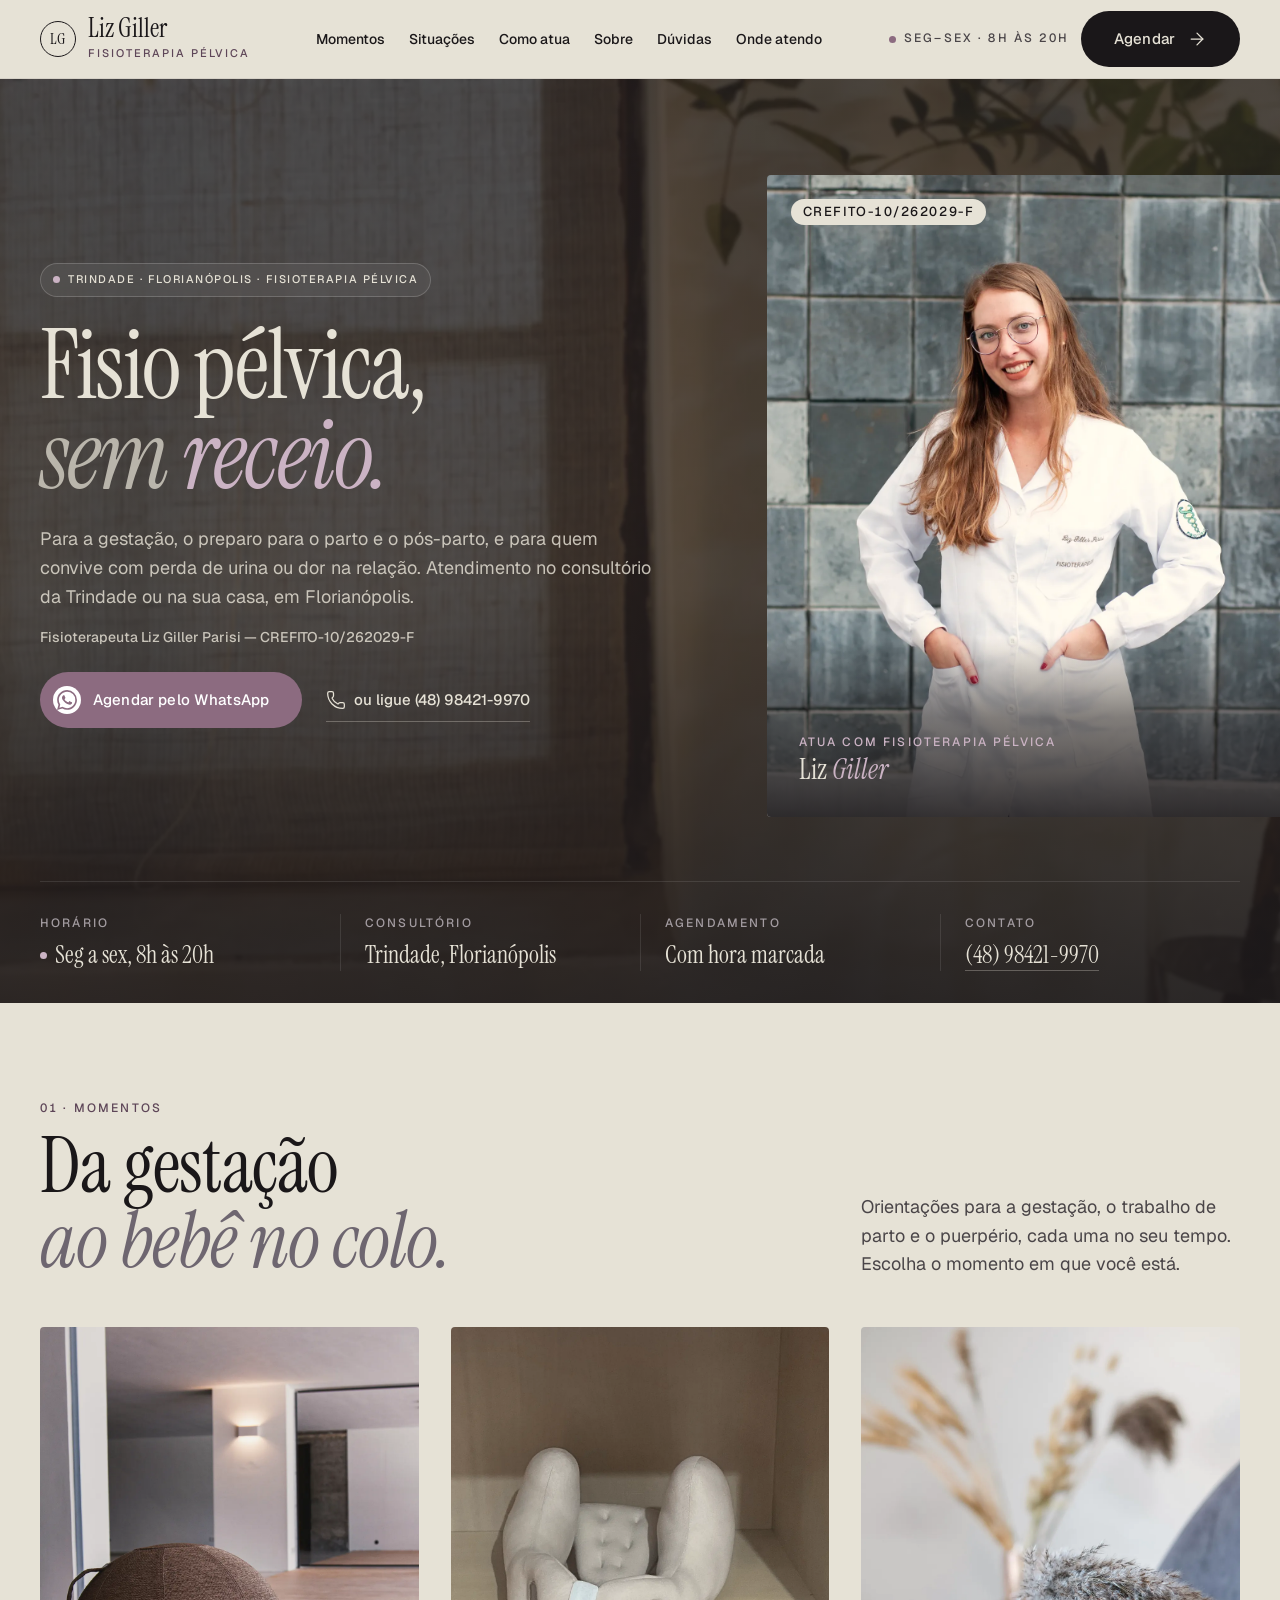
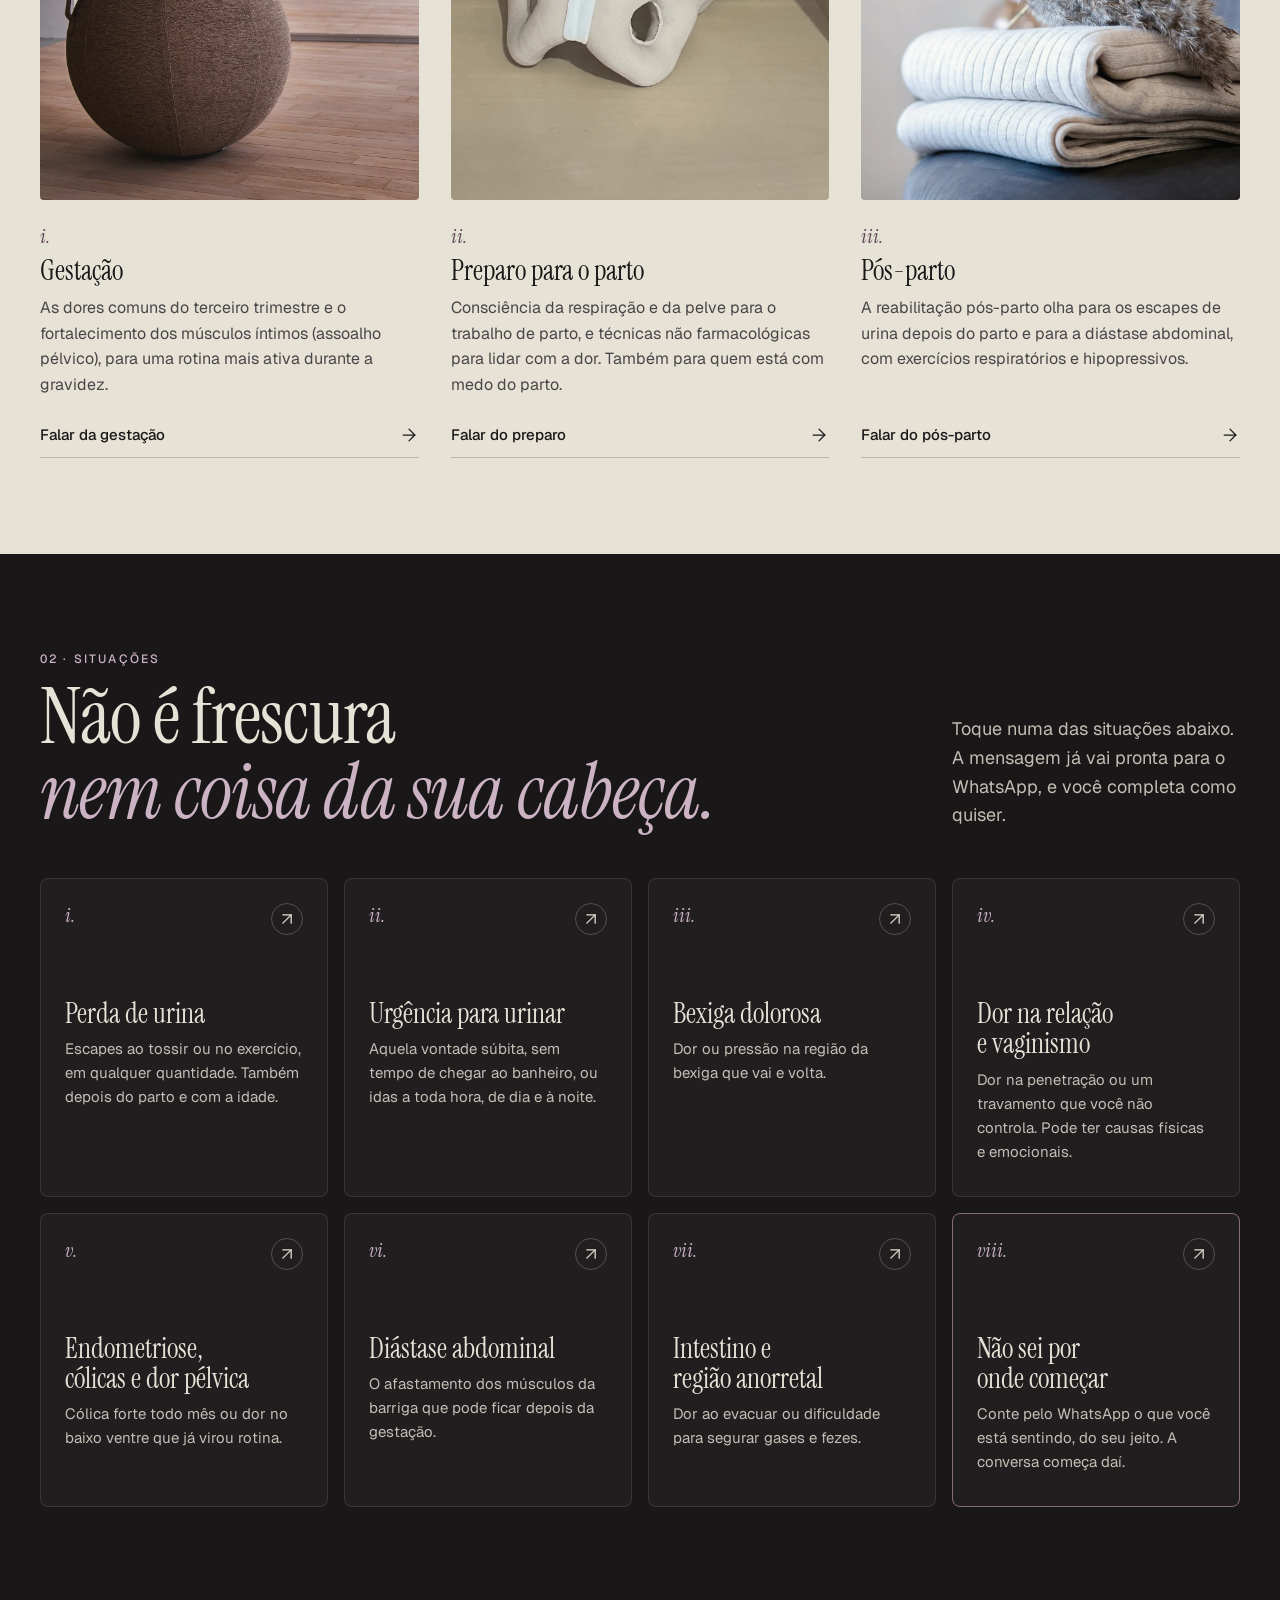
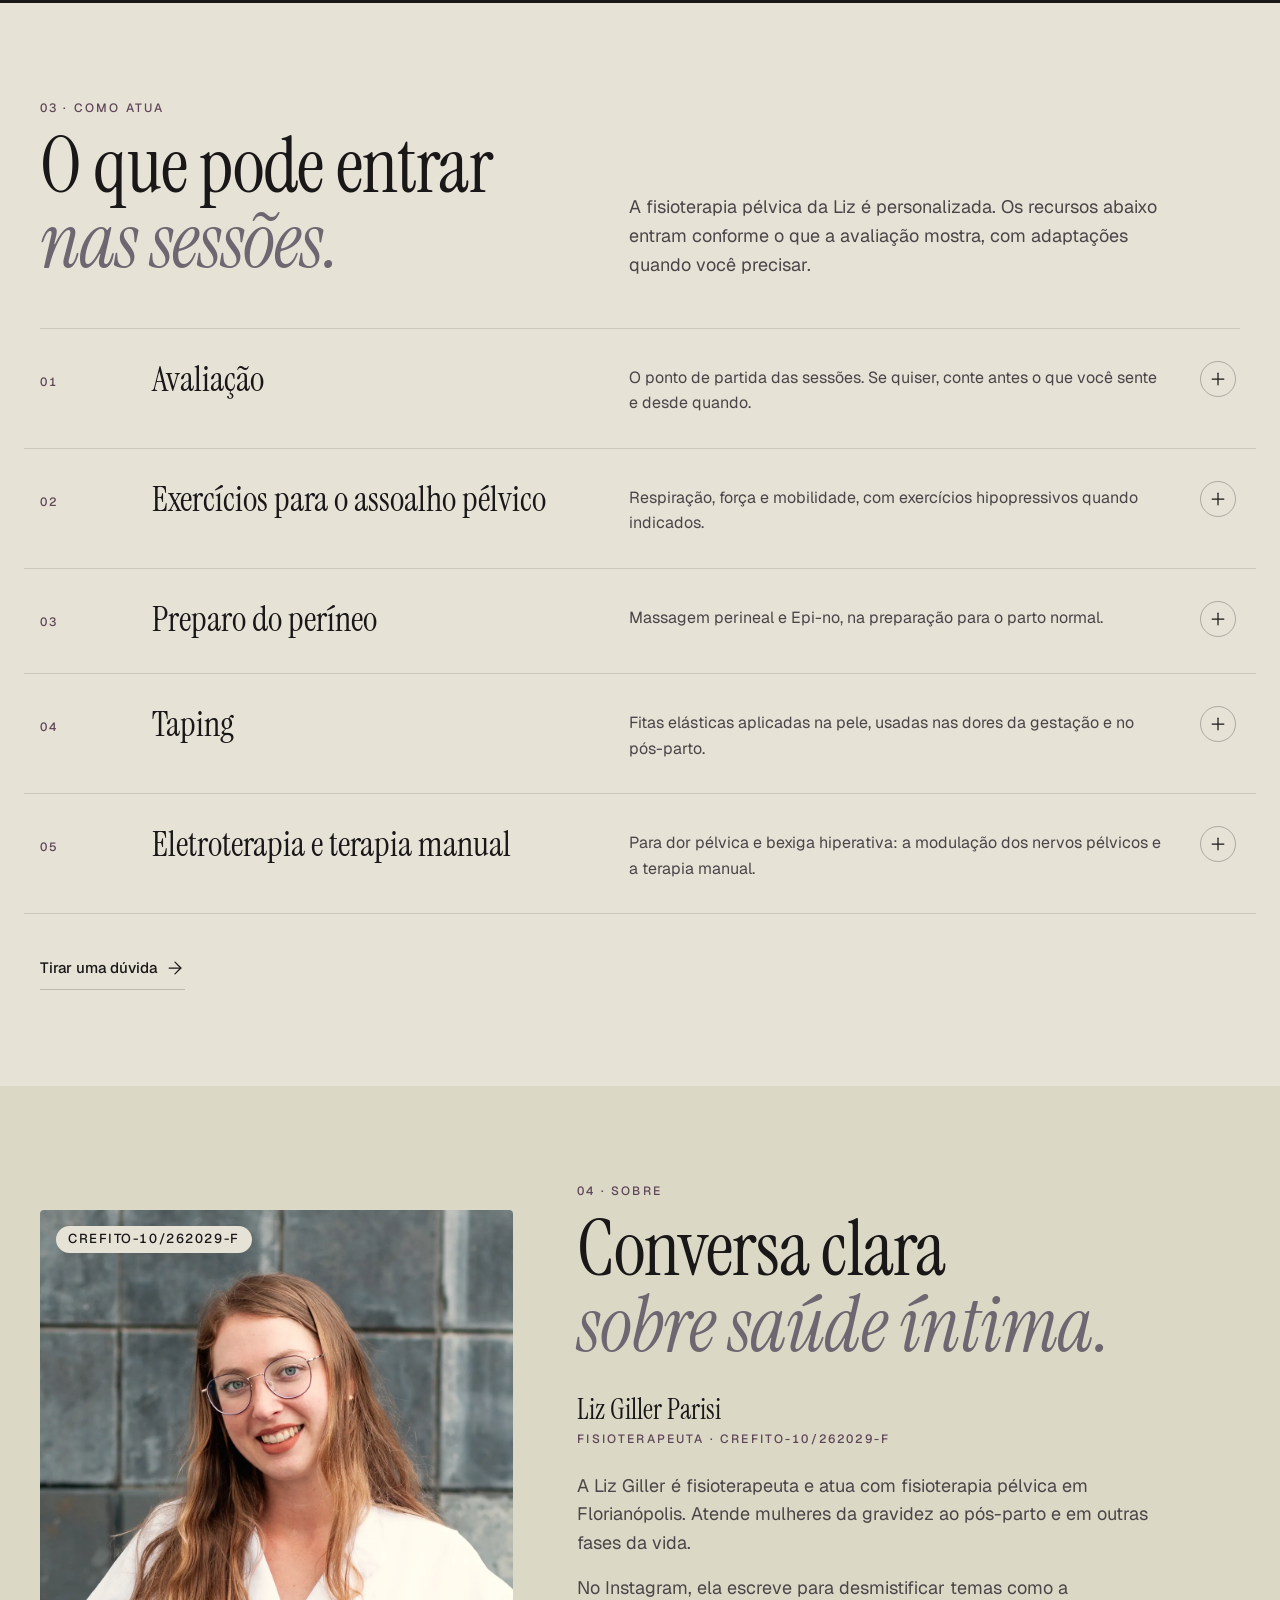
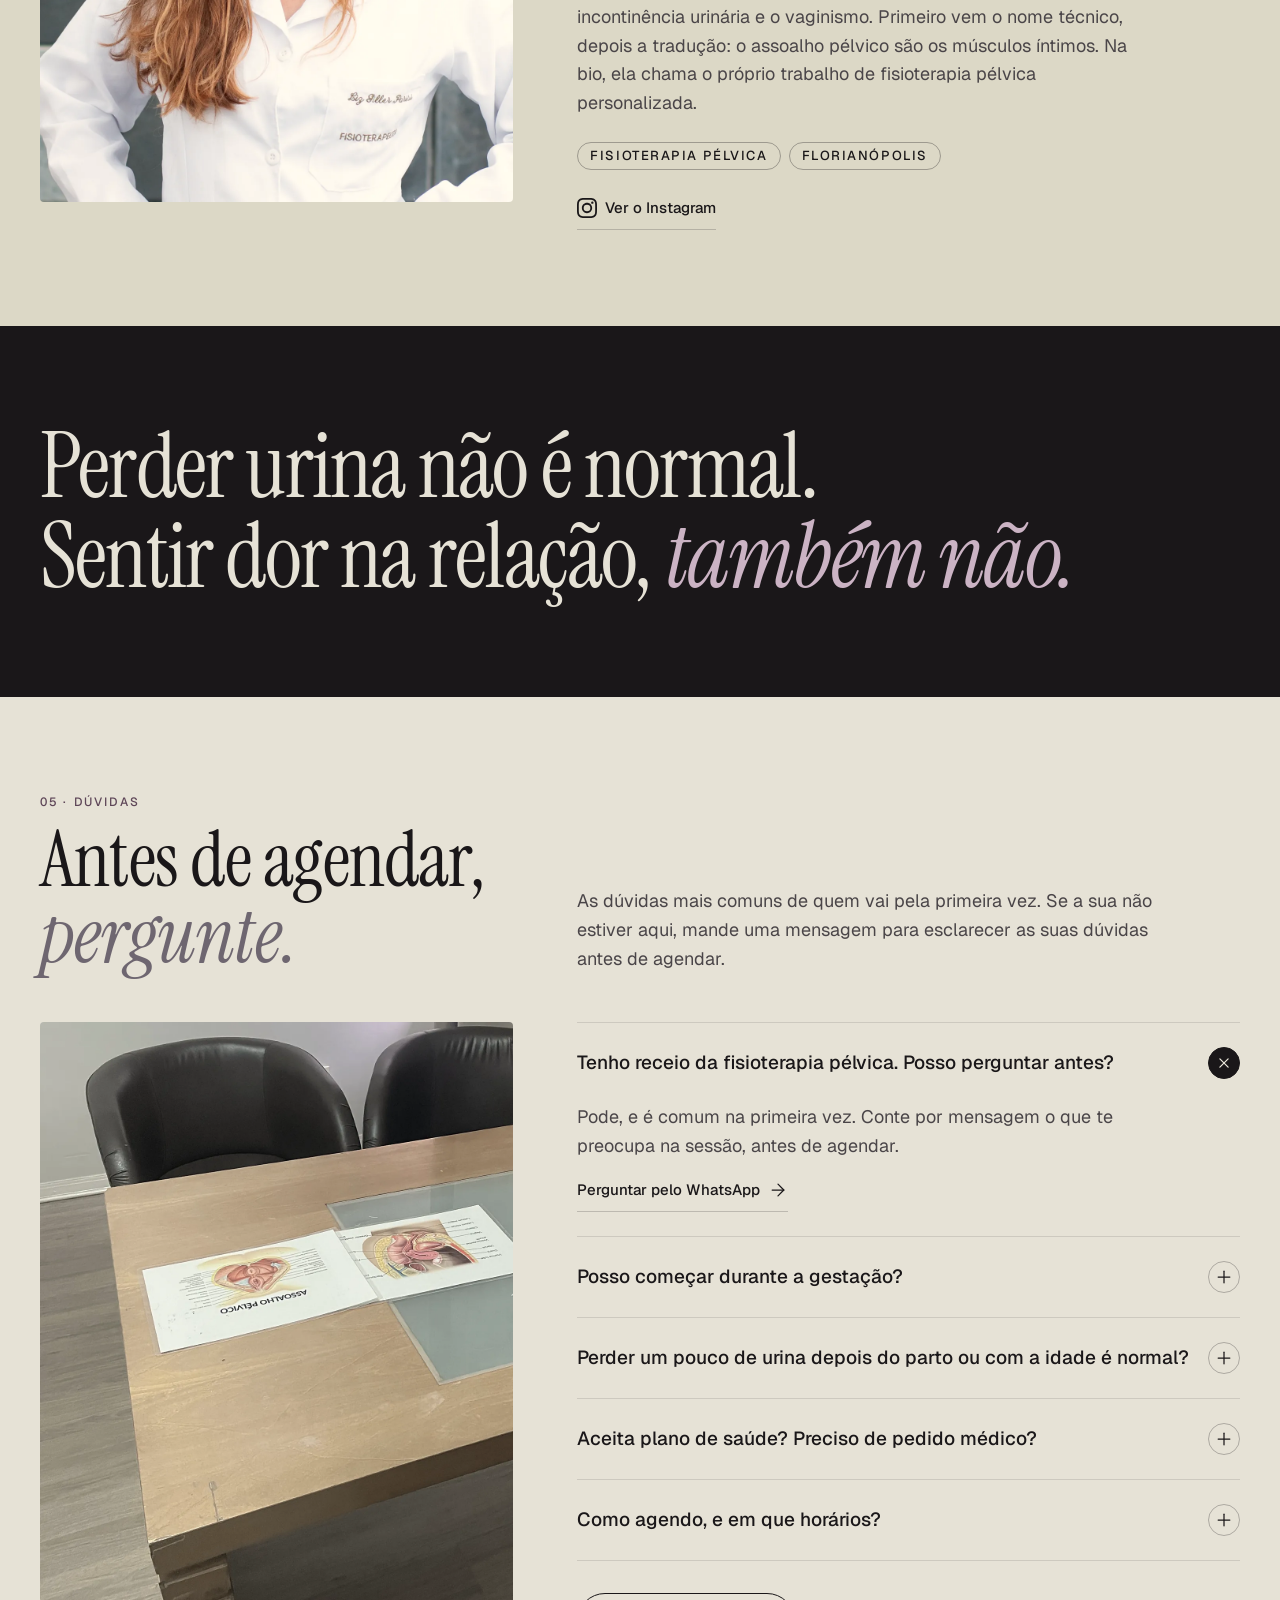
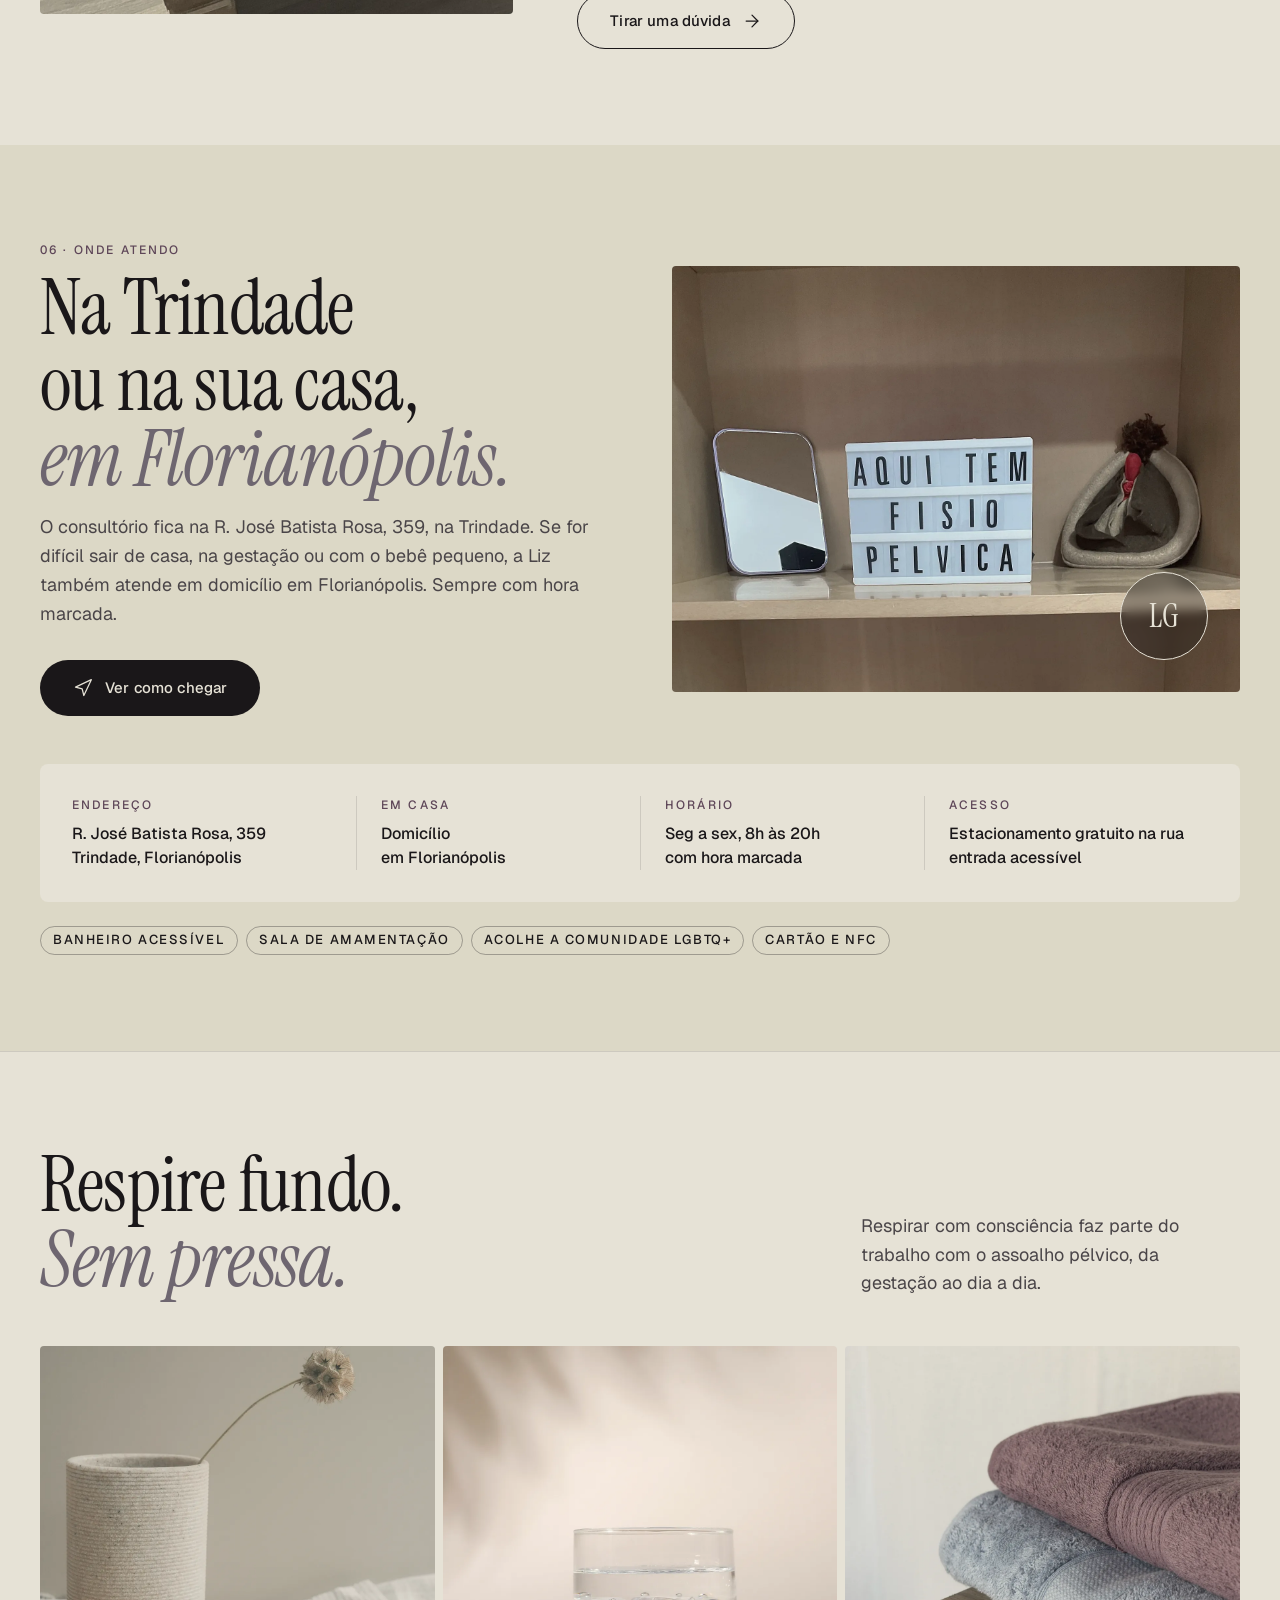
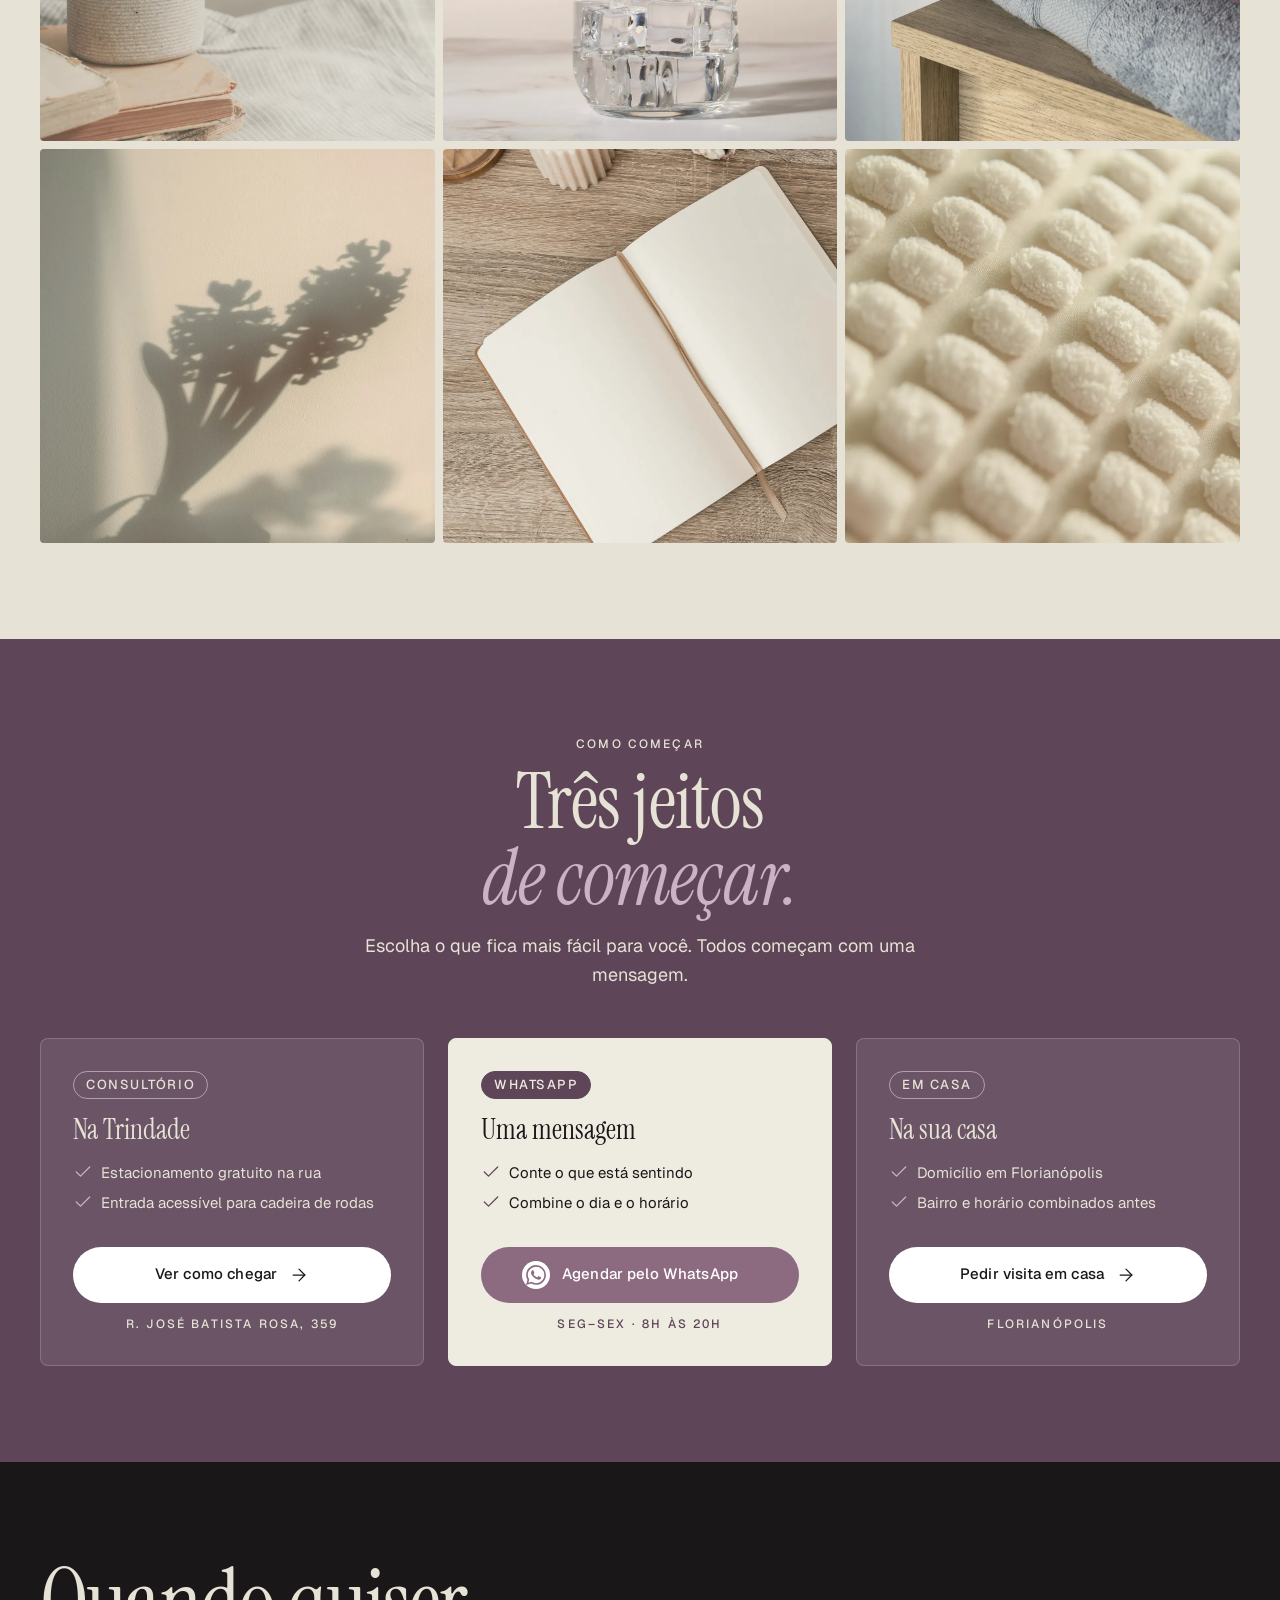
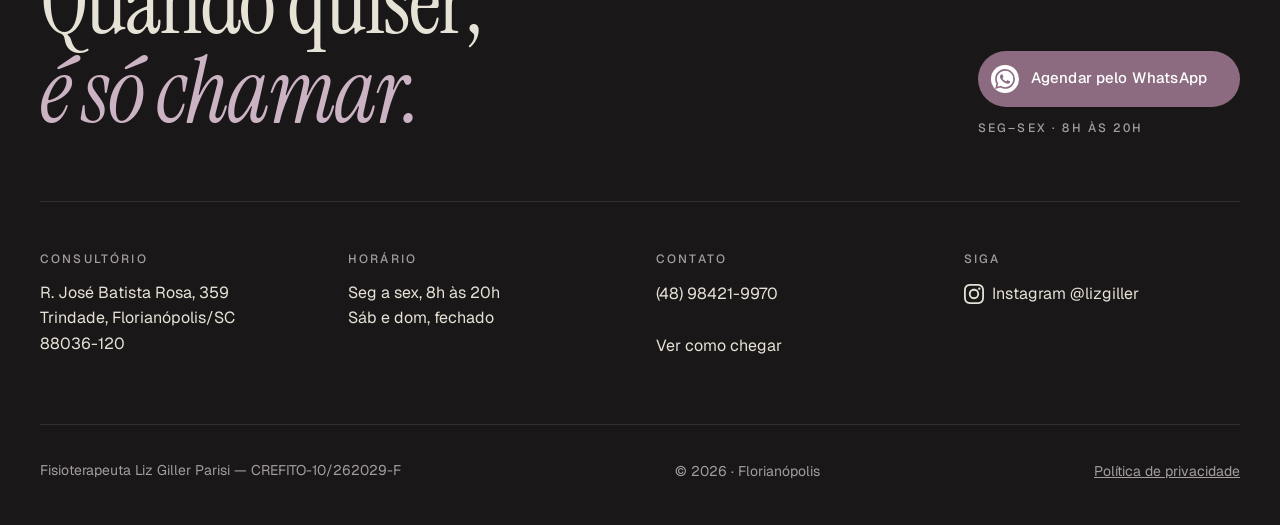
==== index.html @ 89c8f097 "Publicação inicial Co-Authored-By: Claude Sonnet 5.5 <noreply@anthropic.com>" ====
<!DOCTYPE html>
<html lang="pt-BR">
<head>
<meta charset="UTF-8">
<meta name="viewport" content="width=device-width, initial-scale=1">
<!-- PRÉ-VENDA: não remover até o Armin fechar a venda -->
<meta name="robots" content="noindex, nofollow">
<title>Liz Giller, fisioterapeuta · Fisio pélvica na Trindade</title>
<meta name="description" content="Liz Giller é fisioterapeuta e atua com fisioterapia pélvica da gestação ao pós-parto e na perda de urina. Na Trindade e em casa, em Florianópolis.">
<meta property="og:title" content="Liz Giller, fisioterapeuta · Fisio pélvica na Trindade">
<meta property="og:description" content="Liz Giller é fisioterapeuta e atua com fisioterapia pélvica da gestação ao pós-parto e na perda de urina. Na Trindade e em casa, em Florianópolis.">
<meta property="og:type" content="website">
<meta property="og:locale" content="pt_BR">
<meta property="og:url" content="https://infomediamethods-sys.github.io/liz-giller-fisioterapeuta/">
<meta property="og:image" content="https://infomediamethods-sys.github.io/liz-giller-fisioterapeuta/assets/img/og-liz.jpg">
<meta name="theme-color" content="#1A1719">
<link rel="icon" href="data:image/svg+xml,%3Csvg%20xmlns%3D%22http%3A%2F%2Fwww.w3.org%2F2000%2Fsvg%22%20viewBox%3D%220%200%2064%2064%22%3E%3Crect%20width%3D%2264%22%20height%3D%2264%22%20rx%3D%2232%22%20fill%3D%22%231A1719%22%2F%3E%3Ctext%20x%3D%2232%22%20y%3D%2242%22%20text-anchor%3D%22middle%22%20font-family%3D%22Georgia%2Cserif%22%20font-size%3D%2226%22%20fill%3D%22%23E6E2D6%22%3ELG%3C%2Ftext%3E%3C%2Fsvg%3E">
<link rel="preconnect" href="https://fonts.googleapis.com">
<link rel="preconnect" href="https://fonts.gstatic.com" crossorigin>
<link href="https://fonts.googleapis.com/css2?family=Geist:wght@400;500;600&amp;family=Instrument+Serif:ital@0;1&amp;display=swap" rel="stylesheet">
<link rel="stylesheet" href="assets/css/base.css">
<link rel="stylesheet" href="assets/css/style.css">
<script type="application/ld+json">{"@context":"https://schema.org","@graph":[{"@type":"Person","@id":"https://infomediamethods-sys.github.io/liz-giller-fisioterapeuta/#liz","name":"Liz Giller Parisi","alternateName":"Liz Giller","jobTitle":"Fisioterapeuta","identifier":"CREFITO-10/262029-F","sameAs":["https://www.instagram.com/lizgiller/"],"worksFor":{"@id":"https://infomediamethods-sys.github.io/liz-giller-fisioterapeuta/#consultorio"}},{"@type":["MedicalBusiness","LocalBusiness"],"@id":"https://infomediamethods-sys.github.io/liz-giller-fisioterapeuta/#consultorio","name":"Liz Giller · Fisioterapia pélvica","url":"https://infomediamethods-sys.github.io/liz-giller-fisioterapeuta/","image":"https://infomediamethods-sys.github.io/liz-giller-fisioterapeuta/assets/img/og-liz.jpg","telephone":"+55 48 98421-9970","description":"Fisioterapia pélvica na Trindade e em domicílio em Florianópolis, com Liz Giller Parisi, fisioterapeuta, CREFITO-10/262029-F.","address":{"@type":"PostalAddress","streetAddress":"R. José Batista Rosa, 359 - Trindade","addressLocality":"Florianópolis","addressRegion":"SC","postalCode":"88036-120","addressCountry":"BR"},"geo":{"@type":"GeoCoordinates","latitude":-27.5886289,"longitude":-48.5274836},"openingHoursSpecification":[{"@type":"OpeningHoursSpecification","dayOfWeek":["Monday","Tuesday","Wednesday","Thursday","Friday"],"opens":"08:00","closes":"20:00"}],"areaServed":"Florianópolis","founder":{"@id":"https://infomediamethods-sys.github.io/liz-giller-fisioterapeuta/#liz"}}]}</script>
</head>
<body>
<a class="pular-conteudo" href="#conteudo">Pular para o conteúdo</a>

<header class="cabecalho" data-header>
  <div class="container cabecalho__linha">
    <a class="marca" href="#inicio" aria-label="Liz Giller, fisioterapia pélvica: início"><span class="marca__mono" aria-hidden="true">LG</span><span class="marca__texto"><span class="marca__nome">Liz Giller</span><span class="marca__rotulo">Fisioterapia pélvica</span></span></a>
    <nav class="nav" aria-label="Principal">
      <ul class="nav__lista" role="list"><li><a class="nav__link" href="#momentos">Momentos</a></li><li><a class="nav__link" href="#situacoes">Situações</a></li><li><a class="nav__link" href="#como-atua">Como atua</a></li><li><a class="nav__link" href="#sobre">Sobre</a></li><li><a class="nav__link" href="#duvidas">Dúvidas</a></li><li><a class="nav__link" href="#onde-atendo">Onde atendo</a></li></ul>
    </nav>
    <div class="cabecalho__acoes">
      <p class="status"><span class="ponto" aria-hidden="true"></span>Seg–sex · 8h às 20h</p>
      <a class="botao botao--escuro cabecalho__cta" href="https://wa.me/5548984219970?text=Ol%C3%A1%2C%20Liz%21%20Vi%20seu%20site%20e%20gostaria%20de%20agendar%20uma%20avalia%C3%A7%C3%A3o." target="_blank" rel="noopener">Agendar <svg aria-hidden="true" focusable="false" class="icone icone--arrow-right" xmlns="http://www.w3.org/2000/svg" width="24" height="24" viewBox="0 0 24 24" fill="none" stroke="currentColor" stroke-width="1.5" stroke-linecap="round" stroke-linejoin="round" ><path d="M5 12h14" /><path d="m12 5 7 7-7 7" /></svg></a>
      <button class="cabecalho__menu" type="button" data-abrir-menu aria-expanded="false" aria-controls="menu-celular" aria-label="Abrir menu"><svg aria-hidden="true" focusable="false" class="icone icone--menu" xmlns="http://www.w3.org/2000/svg" width="24" height="24" viewBox="0 0 24 24" fill="none" stroke="currentColor" stroke-width="1.5" stroke-linecap="round" stroke-linejoin="round" ><path d="M4 5h16" /><path d="M4 12h16" /><path d="M4 19h16" /></svg></button>
    </div>
  </div>
</header>
<nav class="menu-celular" id="menu-celular" aria-hidden="true" aria-label="Menu" data-lenis-prevent>
  <div class="container menu-celular__topo">
    <a class="marca" href="#inicio" aria-label="Liz Giller, fisioterapia pélvica: início"><span class="marca__mono" aria-hidden="true">LG</span><span class="marca__texto"><span class="marca__nome">Liz Giller</span><span class="marca__rotulo">Fisioterapia pélvica</span></span></a>
    <button class="cabecalho__menu" type="button" data-fechar-menu aria-label="Fechar menu"><svg aria-hidden="true" focusable="false" class="icone icone--x" xmlns="http://www.w3.org/2000/svg" width="24" height="24" viewBox="0 0 24 24" fill="none" stroke="currentColor" stroke-width="1.5" stroke-linecap="round" stroke-linejoin="round" ><path d="M18 6 6 18" /><path d="m6 6 12 12" /></svg></button>
  </div>
  <div class="container menu-celular__corpo">
    <ul class="menu-celular__lista" role="list"><li><a class="menu-celular__link" href="#momentos"><span class="menu-celular__num">01</span>Momentos</a></li><li><a class="menu-celular__link" href="#situacoes"><span class="menu-celular__num">02</span>Situações</a></li><li><a class="menu-celular__link" href="#como-atua"><span class="menu-celular__num">03</span>Como atua</a></li><li><a class="menu-celular__link" href="#sobre"><span class="menu-celular__num">04</span>Sobre</a></li><li><a class="menu-celular__link" href="#duvidas"><span class="menu-celular__num">05</span>Dúvidas</a></li><li><a class="menu-celular__link" href="#onde-atendo"><span class="menu-celular__num">06</span>Onde atendo</a></li></ul>
    <div class="menu-celular__contato">
      <a class="botao botao--primario" href="https://wa.me/5548984219970?text=Ol%C3%A1%2C%20Liz%21%20Vi%20seu%20site%20e%20gostaria%20de%20agendar%20uma%20avalia%C3%A7%C3%A3o." target="_blank" rel="noopener"><span class="botao__circulo"><svg class="icone icone--marca" width="24" height="24" fill="currentColor" aria-hidden="true" focusable="false" role="img" viewBox="0 0 24 24" xmlns="http://www.w3.org/2000/svg"><path d="M17.472 14.382c-.297-.149-1.758-.867-2.03-.967-.273-.099-.471-.148-.67.15-.197.297-.767.966-.94 1.164-.173.199-.347.223-.644.075-.297-.15-1.255-.463-2.39-1.475-.883-.788-1.48-1.761-1.653-2.059-.173-.297-.018-.458.13-.606.134-.133.298-.347.446-.52.149-.174.198-.298.298-.497.099-.198.05-.371-.025-.52-.075-.149-.669-1.612-.916-2.207-.242-.579-.487-.5-.669-.51-.173-.008-.371-.01-.57-.01-.198 0-.52.074-.792.372-.272.297-1.04 1.016-1.04 2.479 0 1.462 1.065 2.875 1.213 3.074.149.198 2.096 3.2 5.077 4.487.709.306 1.262.489 1.694.625.712.227 1.36.195 1.871.118.571-.085 1.758-.719 2.006-1.413.248-.694.248-1.289.173-1.413-.074-.124-.272-.198-.57-.347m-5.421 7.403h-.004a9.87 9.87 0 01-5.031-1.378l-.361-.214-3.741.982.998-3.648-.235-.374a9.86 9.86 0 01-1.51-5.26c.001-5.45 4.436-9.884 9.888-9.884 2.64 0 5.122 1.03 6.988 2.898a9.825 9.825 0 012.893 6.994c-.003 5.45-4.437 9.884-9.885 9.884m8.413-18.297A11.815 11.815 0 0012.05 0C5.495 0 .16 5.335.157 11.892c0 2.096.547 4.142 1.588 5.945L.057 24l6.305-1.654a11.882 11.882 0 005.683 1.448h.005c6.554 0 11.89-5.335 11.893-11.893a11.821 11.821 0 00-3.48-8.413Z"/></svg></span>Agendar pelo WhatsApp</a>
      <a class="link-seta" href="tel:+5548984219970"><svg aria-hidden="true" focusable="false" class="icone icone--phone" xmlns="http://www.w3.org/2000/svg" width="24" height="24" viewBox="0 0 24 24" fill="none" stroke="currentColor" stroke-width="1.5" stroke-linecap="round" stroke-linejoin="round" ><path d="M13.832 16.568a1 1 0 0 0 1.213-.303l.355-.465A2 2 0 0 1 17 15h3a2 2 0 0 1 2 2v3a2 2 0 0 1-2 2A18 18 0 0 1 2 4a2 2 0 0 1 2-2h3a2 2 0 0 1 2 2v3a2 2 0 0 1-.8 1.6l-.468.351a1 1 0 0 0-.292 1.233 14 14 0 0 0 6.392 6.384" /></svg>Ligar (48) 98421-9970</a>
      <p class="menu-celular__endereco">R. José Batista Rosa, 359<br>Trindade, Florianópolis</p>
    </div>
  </div>
</nav>

<main id="conteudo">

  <section class="heroi" id="inicio" data-heroi>
    <picture class="heroi__fundo"><source media="(max-width: 899px)" srcset="assets/img/heroi-fundo-celular.webp" type="image/webp"><source media="(max-width: 899px)" srcset="assets/img/heroi-fundo-celular.jpg"><source srcset="assets/img/heroi-fundo.webp" type="image/webp"><img src="assets/img/heroi-fundo.jpg" alt="" width="2400" height="1600" fetchpriority="high"></picture>
    <div class="container heroi__grade">
      <div class="heroi__texto">
        <p class="capsula"><span class="ponto" aria-hidden="true"></span>Trindade · Florianópolis · Fisioterapia pélvica</p>
        <h1 class="heroi__titulo">Fisio pélvica,<br> <em>sem <span class="destaque">receio.</span></em></h1>
        <p class="heroi__apoio">Para a gestação, o preparo para o parto e o pós-parto, e para quem convive com perda de urina ou dor na relação. Atendimento no consultório da Trindade ou na sua casa, em Florianópolis.</p>
        <p class="identificacao">Fisioterapeuta Liz Giller <span class="nowrap">Parisi — CREFITO-10/262029-F</span></p>
        <div class="heroi__acoes">
          <a class="botao botao--primario" href="https://wa.me/5548984219970?text=Ol%C3%A1%2C%20Liz%21%20Vi%20seu%20site%20e%20gostaria%20de%20agendar%20uma%20avalia%C3%A7%C3%A3o." target="_blank" rel="noopener"><span class="botao__circulo"><svg class="icone icone--marca" width="24" height="24" fill="currentColor" aria-hidden="true" focusable="false" role="img" viewBox="0 0 24 24" xmlns="http://www.w3.org/2000/svg"><path d="M17.472 14.382c-.297-.149-1.758-.867-2.03-.967-.273-.099-.471-.148-.67.15-.197.297-.767.966-.94 1.164-.173.199-.347.223-.644.075-.297-.15-1.255-.463-2.39-1.475-.883-.788-1.48-1.761-1.653-2.059-.173-.297-.018-.458.13-.606.134-.133.298-.347.446-.52.149-.174.198-.298.298-.497.099-.198.05-.371-.025-.52-.075-.149-.669-1.612-.916-2.207-.242-.579-.487-.5-.669-.51-.173-.008-.371-.01-.57-.01-.198 0-.52.074-.792.372-.272.297-1.04 1.016-1.04 2.479 0 1.462 1.065 2.875 1.213 3.074.149.198 2.096 3.2 5.077 4.487.709.306 1.262.489 1.694.625.712.227 1.36.195 1.871.118.571-.085 1.758-.719 2.006-1.413.248-.694.248-1.289.173-1.413-.074-.124-.272-.198-.57-.347m-5.421 7.403h-.004a9.87 9.87 0 01-5.031-1.378l-.361-.214-3.741.982.998-3.648-.235-.374a9.86 9.86 0 01-1.51-5.26c.001-5.45 4.436-9.884 9.888-9.884 2.64 0 5.122 1.03 6.988 2.898a9.825 9.825 0 012.893 6.994c-.003 5.45-4.437 9.884-9.885 9.884m8.413-18.297A11.815 11.815 0 0012.05 0C5.495 0 .16 5.335.157 11.892c0 2.096.547 4.142 1.588 5.945L.057 24l6.305-1.654a11.882 11.882 0 005.683 1.448h.005c6.554 0 11.89-5.335 11.893-11.893a11.821 11.821 0 00-3.48-8.413Z"/></svg></span>Agendar pelo WhatsApp</a>
          <a class="link-tel" href="tel:+5548984219970"><svg aria-hidden="true" focusable="false" class="icone icone--phone" xmlns="http://www.w3.org/2000/svg" width="24" height="24" viewBox="0 0 24 24" fill="none" stroke="currentColor" stroke-width="1.5" stroke-linecap="round" stroke-linejoin="round" ><path d="M13.832 16.568a1 1 0 0 0 1.213-.303l.355-.465A2 2 0 0 1 17 15h3a2 2 0 0 1 2 2v3a2 2 0 0 1-2 2A18 18 0 0 1 2 4a2 2 0 0 1 2-2h3a2 2 0 0 1 2 2v3a2 2 0 0 1-.8 1.6l-.468.351a1 1 0 0 0-.292 1.233 14 14 0 0 0 6.392 6.384" /></svg>ou ligue (48) 98421-9970</a>
        </div>
      </div>
      <figure class="heroi__cartao midia">
        <picture><source srcset="assets/img/heroi-liz.webp" type="image/webp"><img src="assets/img/heroi-liz.jpg" alt="Liz Giller, fisioterapeuta, de jaleco branco e óculos, sorrindo" width="1280" height="1600" fetchpriority="high"></picture>
        <span class="chip chip--claro heroi__chip">CREFITO-10/262029-F</span>
        <figcaption class="heroi__legenda"><span class="rotulo">Atua com fisioterapia pélvica</span><span class="heroi__nome">Liz <em>Giller</em></span></figcaption>
      </figure>
    </div>
    <div class="container tira">
      <ul class="tira__lista" role="list">
        <li><span class="tira__rotulo">Horário</span><span class="tira__valor"><span class="ponto" aria-hidden="true"></span>Seg a sex, 8h às 20h</span></li>
        <li><span class="tira__rotulo">Consultório</span><span class="tira__valor">Trindade, Florianópolis</span></li>
        <li><span class="tira__rotulo">Agendamento</span><span class="tira__valor">Com hora marcada</span></li>
        <li><span class="tira__rotulo">Contato</span><a class="tira__valor tira__link" href="https://wa.me/5548984219970?text=Ol%C3%A1%2C%20Liz%21%20Vi%20seu%20site%20e%20gostaria%20de%20agendar%20uma%20avalia%C3%A7%C3%A3o." target="_blank" rel="noopener">(48) 98421-9970</a></li>
      </ul>
    </div>
  </section>

  <section class="secao momentos" id="momentos">
    <div class="container">
      <div class="cabeca cabeca--3 revelar"><div class="cabeca__titulo"><p class="rotulo">01 · Momentos</p><h2 class="titulo-secao">Da gestação<br> <em>ao bebê no colo.</em></h2></div><p class="cabeca__apoio">Orientações para a gestação, o trabalho de parto e o puerpério, cada uma no seu tempo. Escolha o momento em que você está.</p></div>
      <ul class="momentos__grade revelar" role="list">
        <li><article class="momento">
          <div class="momento__midia midia momento__midia--gestacao"><picture><source srcset="assets/img/momento-gestacao.webp" type="image/webp"><img src="assets/img/momento-gestacao.jpg" alt="Bola de exercício de tecido ameixa sobre piso de madeira, em sala clara" width="1200" height="1500" loading="lazy" decoding="async"></picture></div>
          <p class="romano">i.</p>
          <h3 class="momento__titulo">Gestação</h3>
          <p class="momento__texto">As dores comuns do terceiro trimestre e o fortalecimento dos músculos íntimos (assoalho pélvico), para uma rotina mais ativa durante a gravidez.</p>
          <a class="link-seta link-seta--cheio" href="https://wa.me/5548984219970?text=Ol%C3%A1%2C%20Liz%21%20Vi%20seu%20site.%20Estou%20gestante%20e%20gostaria%20de%20saber%20sobre%20a%20fisioterapia%20p%C3%A9lvica%20na%20gesta%C3%A7%C3%A3o." target="_blank" rel="noopener">Falar da gestação <svg aria-hidden="true" focusable="false" class="icone icone--arrow-right" xmlns="http://www.w3.org/2000/svg" width="24" height="24" viewBox="0 0 24 24" fill="none" stroke="currentColor" stroke-width="1.5" stroke-linecap="round" stroke-linejoin="round" ><path d="M5 12h14" /><path d="m12 5 7 7-7 7" /></svg></a>
        </article></li>
        <li><article class="momento">
          <div class="momento__midia midia "><picture><source srcset="assets/img/momento-parto.webp" type="image/webp"><img src="assets/img/momento-parto.jpg" alt="Modelo anatômico de pelve na estante do consultório" width="1200" height="1500" loading="lazy" decoding="async"></picture></div>
          <p class="romano">ii.</p>
          <h3 class="momento__titulo">Preparo para o parto</h3>
          <p class="momento__texto">Consciência da respiração e da pelve para o trabalho de parto, e técnicas não farmacológicas para lidar com a dor. Também para quem está com medo do parto.</p>
          <a class="link-seta link-seta--cheio" href="https://wa.me/5548984219970?text=Ol%C3%A1%2C%20Liz%21%20Vi%20seu%20site%20e%20gostaria%20de%20me%20preparar%20para%20o%20parto." target="_blank" rel="noopener">Falar do preparo <svg aria-hidden="true" focusable="false" class="icone icone--arrow-right" xmlns="http://www.w3.org/2000/svg" width="24" height="24" viewBox="0 0 24 24" fill="none" stroke="currentColor" stroke-width="1.5" stroke-linecap="round" stroke-linejoin="round" ><path d="M5 12h14" /><path d="m12 5 7 7-7 7" /></svg></a>
        </article></li>
        <li><article class="momento">
          <div class="momento__midia midia "><picture><source srcset="assets/img/momento-pos-parto.webp" type="image/webp"><img src="assets/img/momento-pos-parto.jpg" alt="Mantas de tricô dobradas e um vaso com capim seco" width="1200" height="1500" loading="lazy" decoding="async"></picture></div>
          <p class="romano">iii.</p>
          <h3 class="momento__titulo">Pós-parto</h3>
          <p class="momento__texto">A reabilitação pós-parto olha para os escapes de urina depois do parto e para a diástase abdominal, com exercícios respiratórios e hipopressivos.</p>
          <a class="link-seta link-seta--cheio" href="https://wa.me/5548984219970?text=Ol%C3%A1%2C%20Liz%21%20Vi%20seu%20site%20e%20gostaria%20de%20saber%20sobre%20a%20reabilita%C3%A7%C3%A3o%20p%C3%B3s-parto." target="_blank" rel="noopener">Falar do pós-parto <svg aria-hidden="true" focusable="false" class="icone icone--arrow-right" xmlns="http://www.w3.org/2000/svg" width="24" height="24" viewBox="0 0 24 24" fill="none" stroke="currentColor" stroke-width="1.5" stroke-linecap="round" stroke-linejoin="round" ><path d="M5 12h14" /><path d="m12 5 7 7-7 7" /></svg></a>
        </article></li>
      </ul>
    </div>
  </section>

  <section class="secao situacoes fundo-escuro" id="situacoes">
    <div class="container">
      <div class="cabeca cabeca--4 revelar"><div class="cabeca__titulo"><p class="rotulo">02 · Situações</p><h2 class="titulo-secao">Não é frescura<br> <em class="em-longo">nem coisa da sua cabeça.</em></h2></div><p class="cabeca__apoio">Toque numa das situações abaixo. A mensagem já vai pronta para o WhatsApp, e você completa como quiser.</p></div>
      <ul class="situacoes__grade revelar" role="list">
        <li><a class="situacao" href="https://wa.me/5548984219970?text=Ol%C3%A1%2C%20Liz%21%20Vi%20seu%20site%20e%20gostaria%20de%20conversar%20sobre%20perda%20de%20urina." target="_blank" rel="noopener" aria-label="Perda de urina: conversar pelo WhatsApp">
          <span class="romano">i.</span>
          <span class="situacao__seta" aria-hidden="true"><svg aria-hidden="true" focusable="false" class="icone icone--arrow-up-right" xmlns="http://www.w3.org/2000/svg" width="24" height="24" viewBox="0 0 24 24" fill="none" stroke="currentColor" stroke-width="1.5" stroke-linecap="round" stroke-linejoin="round" ><path d="M7 7h10v10" /><path d="M7 17 17 7" /></svg></span>
          <h3 class="situacao__titulo">Perda de urina</h3>
          <p class="situacao__texto">Escapes ao tossir ou no exercício, em qualquer quantidade. Também depois do parto e com a idade.</p>
        </a></li>
        <li><a class="situacao" href="https://wa.me/5548984219970?text=Ol%C3%A1%2C%20Liz%21%20Vi%20seu%20site%20e%20gostaria%20de%20conversar%20sobre%20urg%C3%AAncia%20para%20urinar." target="_blank" rel="noopener" aria-label="Urgência para urinar: conversar pelo WhatsApp">
          <span class="romano">ii.</span>
          <span class="situacao__seta" aria-hidden="true"><svg aria-hidden="true" focusable="false" class="icone icone--arrow-up-right" xmlns="http://www.w3.org/2000/svg" width="24" height="24" viewBox="0 0 24 24" fill="none" stroke="currentColor" stroke-width="1.5" stroke-linecap="round" stroke-linejoin="round" ><path d="M7 7h10v10" /><path d="M7 17 17 7" /></svg></span>
          <h3 class="situacao__titulo">Urgência para urinar</h3>
          <p class="situacao__texto">Aquela vontade súbita, sem tempo de chegar ao banheiro, ou idas a toda hora, de dia e à noite.</p>
        </a></li>
        <li><a class="situacao" href="https://wa.me/5548984219970?text=Ol%C3%A1%2C%20Liz%21%20Vi%20seu%20site%20e%20gostaria%20de%20conversar%20sobre%20bexiga%20dolorosa." target="_blank" rel="noopener" aria-label="Bexiga dolorosa: conversar pelo WhatsApp">
          <span class="romano">iii.</span>
          <span class="situacao__seta" aria-hidden="true"><svg aria-hidden="true" focusable="false" class="icone icone--arrow-up-right" xmlns="http://www.w3.org/2000/svg" width="24" height="24" viewBox="0 0 24 24" fill="none" stroke="currentColor" stroke-width="1.5" stroke-linecap="round" stroke-linejoin="round" ><path d="M7 7h10v10" /><path d="M7 17 17 7" /></svg></span>
          <h3 class="situacao__titulo">Bexiga dolorosa</h3>
          <p class="situacao__texto">Dor ou pressão na região da bexiga que vai e volta.</p>
        </a></li>
        <li><a class="situacao" href="https://wa.me/5548984219970?text=Ol%C3%A1%2C%20Liz%21%20Vi%20seu%20site%20e%20gostaria%20de%20conversar%20sobre%20dor%20na%20rela%C3%A7%C3%A3o." target="_blank" rel="noopener" aria-label="Dor na relação e vaginismo: conversar pelo WhatsApp">
          <span class="romano">iv.</span>
          <span class="situacao__seta" aria-hidden="true"><svg aria-hidden="true" focusable="false" class="icone icone--arrow-up-right" xmlns="http://www.w3.org/2000/svg" width="24" height="24" viewBox="0 0 24 24" fill="none" stroke="currentColor" stroke-width="1.5" stroke-linecap="round" stroke-linejoin="round" ><path d="M7 7h10v10" /><path d="M7 17 17 7" /></svg></span>
          <h3 class="situacao__titulo">Dor na relação e vaginismo</h3>
          <p class="situacao__texto">Dor na penetração ou um travamento que você não controla. Pode ter causas físicas e emocionais.</p>
        </a></li>
        <li><a class="situacao" href="https://wa.me/5548984219970?text=Ol%C3%A1%2C%20Liz%21%20Vi%20seu%20site%20e%20gostaria%20de%20conversar%20sobre%20endometriose%2C%20c%C3%B3licas%20e%20dor%20p%C3%A9lvica." target="_blank" rel="noopener" aria-label="Endometriose, cólicas e dor pélvica: conversar pelo WhatsApp">
          <span class="romano">v.</span>
          <span class="situacao__seta" aria-hidden="true"><svg aria-hidden="true" focusable="false" class="icone icone--arrow-up-right" xmlns="http://www.w3.org/2000/svg" width="24" height="24" viewBox="0 0 24 24" fill="none" stroke="currentColor" stroke-width="1.5" stroke-linecap="round" stroke-linejoin="round" ><path d="M7 7h10v10" /><path d="M7 17 17 7" /></svg></span>
          <h3 class="situacao__titulo">Endometriose, cólicas e dor pélvica</h3>
          <p class="situacao__texto">Cólica forte todo mês ou dor no baixo ventre que já virou rotina.</p>
        </a></li>
        <li><a class="situacao" href="https://wa.me/5548984219970?text=Ol%C3%A1%2C%20Liz%21%20Vi%20seu%20site%20e%20gostaria%20de%20conversar%20sobre%20di%C3%A1stase%20abdominal." target="_blank" rel="noopener" aria-label="Diástase abdominal: conversar pelo WhatsApp">
          <span class="romano">vi.</span>
          <span class="situacao__seta" aria-hidden="true"><svg aria-hidden="true" focusable="false" class="icone icone--arrow-up-right" xmlns="http://www.w3.org/2000/svg" width="24" height="24" viewBox="0 0 24 24" fill="none" stroke="currentColor" stroke-width="1.5" stroke-linecap="round" stroke-linejoin="round" ><path d="M7 7h10v10" /><path d="M7 17 17 7" /></svg></span>
          <h3 class="situacao__titulo">Diástase abdominal</h3>
          <p class="situacao__texto">O afastamento dos músculos da barriga que pode ficar depois da gestação.</p>
        </a></li>
        <li><a class="situacao" href="https://wa.me/5548984219970?text=Ol%C3%A1%2C%20Liz%21%20Vi%20seu%20site%20e%20gostaria%20de%20conversar%20sobre%20intestino%20e%20regi%C3%A3o%20anorretal." target="_blank" rel="noopener" aria-label="Intestino e região anorretal: conversar pelo WhatsApp">
          <span class="romano">vii.</span>
          <span class="situacao__seta" aria-hidden="true"><svg aria-hidden="true" focusable="false" class="icone icone--arrow-up-right" xmlns="http://www.w3.org/2000/svg" width="24" height="24" viewBox="0 0 24 24" fill="none" stroke="currentColor" stroke-width="1.5" stroke-linecap="round" stroke-linejoin="round" ><path d="M7 7h10v10" /><path d="M7 17 17 7" /></svg></span>
          <h3 class="situacao__titulo">Intestino e região anorretal</h3>
          <p class="situacao__texto">Dor ao evacuar ou dificuldade para segurar gases e fezes.</p>
        </a></li>
        <li><a class="situacao situacao--destaque" href="https://wa.me/5548984219970?text=Ol%C3%A1%2C%20Liz%21%20Vi%20seu%20site%20e%20n%C3%A3o%20sei%20bem%20por%20onde%20come%C3%A7ar.%20Posso%20te%20contar%20o%20que%20estou%20sentindo%3F" target="_blank" rel="noopener" aria-label="Não sei por onde começar: conversar pelo WhatsApp">
          <span class="romano">viii.</span>
          <span class="situacao__seta" aria-hidden="true"><svg aria-hidden="true" focusable="false" class="icone icone--arrow-up-right" xmlns="http://www.w3.org/2000/svg" width="24" height="24" viewBox="0 0 24 24" fill="none" stroke="currentColor" stroke-width="1.5" stroke-linecap="round" stroke-linejoin="round" ><path d="M7 7h10v10" /><path d="M7 17 17 7" /></svg></span>
          <h3 class="situacao__titulo">Não sei por onde começar</h3>
          <p class="situacao__texto">Conte pelo WhatsApp o que você está sentindo, do seu jeito. A conversa começa daí.</p>
        </a></li>
      </ul>
    </div>
  </section>

  <section class="secao como-atua" id="como-atua">
    <div class="container">
      <div class="cabeca cabeca--recursos revelar"><div class="cabeca__titulo"><p class="rotulo">03 · Como atua</p><h2 class="titulo-secao">O que pode entrar<br> <em>nas sessões.</em></h2></div><p class="cabeca__apoio">A fisioterapia pélvica da Liz é personalizada. Os recursos abaixo entram conforme o que a avaliação mostra, com adaptações quando você precisar.</p></div>
      <div class="revelar">
        <ol class="recursos" role="list" data-recursos>
        <li class="recurso" data-recurso="01">
          <span class="recurso__num">01</span>
          <h3 class="recurso__titulo">Avaliação</h3>
          <p class="recurso__texto">O ponto de partida das sessões. Se quiser, conte antes o que você sente e desde quando.</p>
          <button class="recurso__mais" type="button" aria-expanded="false" aria-controls="recurso-01" aria-label="Saber mais sobre Avaliação"><span class="circulo-mais"><svg aria-hidden="true" focusable="false" class="icone icone--plus" xmlns="http://www.w3.org/2000/svg" width="24" height="24" viewBox="0 0 24 24" fill="none" stroke="currentColor" stroke-width="1.5" stroke-linecap="round" stroke-linejoin="round" ><path d="M5 12h14" /><path d="M12 5v14" /></svg></span></button>
          <div class="recurso__detalhe" id="recurso-01"><div><p>Na fisioterapia pélvica, a avaliação costuma olhar para os músculos do assoalho pélvico e para a respiração. É dela que saem os recursos das próximas linhas.</p></div></div>
        </li>
        <li class="recurso" data-recurso="02">
          <span class="recurso__num">02</span>
          <h3 class="recurso__titulo">Exercícios para o assoalho pélvico</h3>
          <p class="recurso__texto">Respiração, força e mobilidade, com exercícios hipopressivos quando indicados.</p>
          <button class="recurso__mais" type="button" aria-expanded="false" aria-controls="recurso-02" aria-label="Saber mais sobre Exercícios para o assoalho pélvico"><span class="circulo-mais"><svg aria-hidden="true" focusable="false" class="icone icone--plus" xmlns="http://www.w3.org/2000/svg" width="24" height="24" viewBox="0 0 24 24" fill="none" stroke="currentColor" stroke-width="1.5" stroke-linecap="round" stroke-linejoin="round" ><path d="M5 12h14" /><path d="M12 5v14" /></svg></span></button>
          <div class="recurso__detalhe" id="recurso-02"><div><p>Hipopressivos são exercícios de postura e respiração, sem impacto, usados por exemplo na diástase abdominal.</p></div></div>
        </li>
        <li class="recurso" data-recurso="03">
          <span class="recurso__num">03</span>
          <h3 class="recurso__titulo">Preparo do períneo</h3>
          <p class="recurso__texto">Massagem perineal e Epi-no, na preparação para o parto normal.</p>
          <button class="recurso__mais" type="button" aria-expanded="false" aria-controls="recurso-03" aria-label="Saber mais sobre Preparo do períneo"><span class="circulo-mais"><svg aria-hidden="true" focusable="false" class="icone icone--plus" xmlns="http://www.w3.org/2000/svg" width="24" height="24" viewBox="0 0 24 24" fill="none" stroke="currentColor" stroke-width="1.5" stroke-linecap="round" stroke-linejoin="round" ><path d="M5 12h14" /><path d="M12 5v14" /></svg></span></button>
          <div class="recurso__detalhe" id="recurso-03"><div><p>O Epi-no é um balão de silicone usado, com orientação, para preparar o períneo para o parto. A massagem perineal tem o mesmo objetivo.</p></div></div>
        </li>
        <li class="recurso" data-recurso="04">
          <span class="recurso__num">04</span>
          <h3 class="recurso__titulo">Taping</h3>
          <p class="recurso__texto">Fitas elásticas aplicadas na pele, usadas nas dores da gestação e no pós-parto.</p>
          <button class="recurso__mais" type="button" aria-expanded="false" aria-controls="recurso-04" aria-label="Saber mais sobre Taping"><span class="circulo-mais"><svg aria-hidden="true" focusable="false" class="icone icone--plus" xmlns="http://www.w3.org/2000/svg" width="24" height="24" viewBox="0 0 24 24" fill="none" stroke="currentColor" stroke-width="1.5" stroke-linecap="round" stroke-linejoin="round" ><path d="M5 12h14" /><path d="M12 5v14" /></svg></span></button>
          <div class="recurso__detalhe" id="recurso-04"><div><p>A fita acompanha o movimento do corpo e entra como apoio às outras etapas do cuidado.</p></div></div>
        </li>
        <li class="recurso" data-recurso="05">
          <span class="recurso__num">05</span>
          <h3 class="recurso__titulo">Eletroterapia e terapia manual</h3>
          <p class="recurso__texto">Para dor pélvica e bexiga hiperativa: a modulação dos nervos pélvicos e a terapia manual.</p>
          <button class="recurso__mais" type="button" aria-expanded="false" aria-controls="recurso-05" aria-label="Saber mais sobre Eletroterapia e terapia manual"><span class="circulo-mais"><svg aria-hidden="true" focusable="false" class="icone icone--plus" xmlns="http://www.w3.org/2000/svg" width="24" height="24" viewBox="0 0 24 24" fill="none" stroke="currentColor" stroke-width="1.5" stroke-linecap="round" stroke-linejoin="round" ><path d="M5 12h14" /><path d="M12 5v14" /></svg></span></button>
          <div class="recurso__detalhe" id="recurso-05"><div><p>A neuromodulação usa uma corrente elétrica leve sobre os nervos da pelve. Entra só quando a avaliação indica.</p></div></div>
        </li>
        </ol>
        <p class="como-atua__fecho"><a class="link-seta" href="https://wa.me/5548984219970?text=Ol%C3%A1%2C%20Liz%21%20Gostaria%20de%20tirar%20uma%20d%C3%BAvida%20antes%20de%20agendar." target="_blank" rel="noopener">Tirar uma dúvida <svg aria-hidden="true" focusable="false" class="icone icone--arrow-right" xmlns="http://www.w3.org/2000/svg" width="24" height="24" viewBox="0 0 24 24" fill="none" stroke="currentColor" stroke-width="1.5" stroke-linecap="round" stroke-linejoin="round" ><path d="M5 12h14" /><path d="m12 5 7 7-7 7" /></svg></a></p>
      </div>
    </div>
  </section>

  <section class="secao sobre" id="sobre">
    <div class="container sobre__grade">
      <figure class="sobre__retrato midia">
        <picture><source srcset="assets/img/sobre-liz.webp" type="image/webp"><img src="assets/img/sobre-liz.jpg" alt="Liz Giller Parisi, fisioterapeuta, de jaleco bordado com o nome dela" width="1200" height="1500" loading="lazy" decoding="async"></picture>
        <span class="chip chip--claro sobre__chip">CREFITO-10/262029-F</span>
      </figure>
      <div class="sobre__texto revelar">
        <p class="rotulo">04 · Sobre</p>
        <h2 class="titulo-secao">Conversa clara<br> <em>sobre saúde íntima.</em></h2>
        <p class="sobre__nome">Liz Giller Parisi</p>
        <p class="rotulo sobre__registro">Fisioterapeuta · CREFITO-10/262029-F</p>
        <p class="sobre__p">A Liz Giller é fisioterapeuta e atua com fisioterapia pélvica em Florianópolis. Atende mulheres da gravidez ao pós-parto e em outras fases da vida.</p>
        <p class="sobre__p">No Instagram, ela escreve para desmistificar temas como a incontinência urinária e o vaginismo. Primeiro vem o nome técnico, depois a tradução: o assoalho pélvico são os músculos íntimos. Na bio, ela chama o próprio trabalho de fisioterapia pélvica personalizada.</p>
        <ul class="chips" role="list"><li class="chip chip--contorno">Fisioterapia pélvica</li><li class="chip chip--contorno">Florianópolis</li></ul>
        <p class="sobre__link"><a class="link-seta" href="https://www.instagram.com/lizgiller/" target="_blank" rel="noopener"><svg class="icone icone--marca" width="24" height="24" fill="currentColor" aria-hidden="true" focusable="false" role="img" viewBox="0 0 24 24" xmlns="http://www.w3.org/2000/svg"><path d="M7.0301.084c-1.2768.0602-2.1487.264-2.911.5634-.7888.3075-1.4575.72-2.1228 1.3877-.6652.6677-1.075 1.3368-1.3802 2.127-.2954.7638-.4956 1.6365-.552 2.914-.0564 1.2775-.0689 1.6882-.0626 4.947.0062 3.2586.0206 3.6671.0825 4.9473.061 1.2765.264 2.1482.5635 2.9107.308.7889.72 1.4573 1.388 2.1228.6679.6655 1.3365 1.0743 2.1285 1.38.7632.295 1.6361.4961 2.9134.552 1.2773.056 1.6884.069 4.9462.0627 3.2578-.0062 3.668-.0207 4.9478-.0814 1.28-.0607 2.147-.2652 2.9098-.5633.7889-.3086 1.4578-.72 2.1228-1.3881.665-.6682 1.0745-1.3378 1.3795-2.1284.2957-.7632.4966-1.636.552-2.9124.056-1.2809.0692-1.6898.063-4.948-.0063-3.2583-.021-3.6668-.0817-4.9465-.0607-1.2797-.264-2.1487-.5633-2.9117-.3084-.7889-.72-1.4568-1.3876-2.1228C21.2982 1.33 20.628.9208 19.8378.6165 19.074.321 18.2017.1197 16.9244.0645 15.6471.0093 15.236-.005 11.977.0014 8.718.0076 8.31.0215 7.0301.0839m.1402 21.6932c-1.17-.0509-1.8053-.2453-2.2287-.408-.5606-.216-.96-.4771-1.3819-.895-.422-.4178-.6811-.8186-.9-1.378-.1644-.4234-.3624-1.058-.4171-2.228-.0595-1.2645-.072-1.6442-.079-4.848-.007-3.2037.0053-3.583.0607-4.848.05-1.169.2456-1.805.408-2.2282.216-.5613.4762-.96.895-1.3816.4188-.4217.8184-.6814 1.3783-.9003.423-.1651 1.0575-.3614 2.227-.4171 1.2655-.06 1.6447-.072 4.848-.079 3.2033-.007 3.5835.005 4.8495.0608 1.169.0508 1.8053.2445 2.228.408.5608.216.96.4754 1.3816.895.4217.4194.6816.8176.9005 1.3787.1653.4217.3617 1.056.4169 2.2263.0602 1.2655.0739 1.645.0796 4.848.0058 3.203-.0055 3.5834-.061 4.848-.051 1.17-.245 1.8055-.408 2.2294-.216.5604-.4763.96-.8954 1.3814-.419.4215-.8181.6811-1.3783.9-.4224.1649-1.0577.3617-2.2262.4174-1.2656.0595-1.6448.072-4.8493.079-3.2045.007-3.5825-.006-4.848-.0608M16.953 5.5864A1.44 1.44 0 1 0 18.39 4.144a1.44 1.44 0 0 0-1.437 1.4424M5.8385 12.012c.0067 3.4032 2.7706 6.1557 6.173 6.1493 3.4026-.0065 6.157-2.7701 6.1506-6.1733-.0065-3.4032-2.771-6.1565-6.174-6.1498-3.403.0067-6.156 2.771-6.1496 6.1738M8 12.0077a4 4 0 1 1 4.008 3.9921A3.9996 3.9996 0 0 1 8 12.0077"/></svg>Ver o Instagram</a></p>
      </div>
    </div>
  </section>

  <section class="frase fundo-escuro" aria-label="Frase">
    <div class="container">
      <h2 class="frase__texto revelar">Perder urina não é normal.<br> Sentir dor na relação, <em>também não.</em></h2>
    </div>
  </section>

  <section class="secao duvidas" id="duvidas">
    <div class="container">
      <div class="cabeca cabeca--duvidas revelar"><div class="cabeca__titulo"><p class="rotulo">05 · Dúvidas</p><h2 class="titulo-secao">Antes de agendar,<br> <em>pergunte.</em></h2></div><p class="cabeca__apoio">As dúvidas mais comuns de quem vai pela primeira vez. Se a sua não estiver aqui, mande uma mensagem para esclarecer as suas dúvidas antes de agendar.</p></div>
      <div class="duvidas__grade">
        <figure class="duvidas__foto midia"><picture><source srcset="assets/img/duvidas-mesa.webp" type="image/webp"><img src="assets/img/duvidas-mesa.jpg" alt="Mesa do consultório com pranchas do assoalho pélvico, um tablet e duas poltronas" width="1200" height="1500" loading="lazy" decoding="async"></picture></figure>
        <div class="duvidas__lista revelar">
          <ul class="faq" role="list" data-faq>
          <li class="faq__item" data-aberto="true">
            <h3 class="faq__pergunta"><button class="faq__botao" type="button" aria-expanded="true" aria-controls="faq-1" id="faq-q1"><span>Tenho receio da fisioterapia pélvica. Posso perguntar antes?</span><span class="circulo-mais" aria-hidden="true"><svg aria-hidden="true" focusable="false" class="icone icone--plus" xmlns="http://www.w3.org/2000/svg" width="24" height="24" viewBox="0 0 24 24" fill="none" stroke="currentColor" stroke-width="1.5" stroke-linecap="round" stroke-linejoin="round" ><path d="M5 12h14" /><path d="M12 5v14" /></svg></span></button></h3>
            <div class="faq__resposta" id="faq-1" role="region" aria-labelledby="faq-q1"><div><p>Pode, e é comum na primeira vez. Conte por mensagem o que te preocupa na sessão, antes de agendar.</p><p class="faq__link"><a class="link-seta" href="https://wa.me/5548984219970?text=Ol%C3%A1%2C%20Liz%21%20Gostaria%20de%20tirar%20uma%20d%C3%BAvida%20antes%20de%20agendar." target="_blank" rel="noopener">Perguntar pelo WhatsApp <svg aria-hidden="true" focusable="false" class="icone icone--arrow-right" xmlns="http://www.w3.org/2000/svg" width="24" height="24" viewBox="0 0 24 24" fill="none" stroke="currentColor" stroke-width="1.5" stroke-linecap="round" stroke-linejoin="round" ><path d="M5 12h14" /><path d="m12 5 7 7-7 7" /></svg></a></p></div></div>
          </li>
          <li class="faq__item" data-aberto="false">
            <h3 class="faq__pergunta"><button class="faq__botao" type="button" aria-expanded="false" aria-controls="faq-2" id="faq-q2"><span>Posso começar durante a gestação?</span><span class="circulo-mais" aria-hidden="true"><svg aria-hidden="true" focusable="false" class="icone icone--plus" xmlns="http://www.w3.org/2000/svg" width="24" height="24" viewBox="0 0 24 24" fill="none" stroke="currentColor" stroke-width="1.5" stroke-linecap="round" stroke-linejoin="round" ><path d="M5 12h14" /><path d="M12 5v14" /></svg></span></button></h3>
            <div class="faq__resposta" id="faq-2" role="region" aria-labelledby="faq-q2"><div><p>Pode. A fisioterapia pélvica auxilia tanto na gestação quanto no parto. O momento de começar é combinado com a Liz, junto com o que a sua médica orientar.</p></div></div>
          </li>
          <li class="faq__item" data-aberto="false">
            <h3 class="faq__pergunta"><button class="faq__botao" type="button" aria-expanded="false" aria-controls="faq-3" id="faq-q3"><span>Perder um pouco de urina depois do parto ou com a idade é normal?</span><span class="circulo-mais" aria-hidden="true"><svg aria-hidden="true" focusable="false" class="icone icone--plus" xmlns="http://www.w3.org/2000/svg" width="24" height="24" viewBox="0 0 24 24" fill="none" stroke="currentColor" stroke-width="1.5" stroke-linecap="round" stroke-linejoin="round" ><path d="M5 12h14" /><path d="M12 5v14" /></svg></span></button></h3>
            <div class="faq__resposta" id="faq-3" role="region" aria-labelledby="faq-q3"><div><p>É comum, mas comum não quer dizer normal. Nesses casos, a fisioterapia pélvica trabalha os músculos que seguram a urina.</p></div></div>
          </li>
          <li class="faq__item" data-aberto="false">
            <h3 class="faq__pergunta"><button class="faq__botao" type="button" aria-expanded="false" aria-controls="faq-4" id="faq-q4"><span>Aceita plano de saúde? Preciso de pedido médico?</span><span class="circulo-mais" aria-hidden="true"><svg aria-hidden="true" focusable="false" class="icone icone--plus" xmlns="http://www.w3.org/2000/svg" width="24" height="24" viewBox="0 0 24 24" fill="none" stroke="currentColor" stroke-width="1.5" stroke-linecap="round" stroke-linejoin="round" ><path d="M5 12h14" /><path d="M12 5v14" /></svg></span></button></h3>
            <div class="faq__resposta" id="faq-4" role="region" aria-labelledby="faq-q4"><div><p>A Liz responde isso por mensagem. Vale perguntar antes de agendar.</p><p class="faq__link"><a class="link-seta" href="https://wa.me/5548984219970?text=Ol%C3%A1%2C%20Liz%21%20Gostaria%20de%20tirar%20uma%20d%C3%BAvida%20antes%20de%20agendar." target="_blank" rel="noopener">Perguntar pelo WhatsApp <svg aria-hidden="true" focusable="false" class="icone icone--arrow-right" xmlns="http://www.w3.org/2000/svg" width="24" height="24" viewBox="0 0 24 24" fill="none" stroke="currentColor" stroke-width="1.5" stroke-linecap="round" stroke-linejoin="round" ><path d="M5 12h14" /><path d="m12 5 7 7-7 7" /></svg></a></p></div></div>
          </li>
          <li class="faq__item" data-aberto="false">
            <h3 class="faq__pergunta"><button class="faq__botao" type="button" aria-expanded="false" aria-controls="faq-5" id="faq-q5"><span>Como agendo, e em que horários?</span><span class="circulo-mais" aria-hidden="true"><svg aria-hidden="true" focusable="false" class="icone icone--plus" xmlns="http://www.w3.org/2000/svg" width="24" height="24" viewBox="0 0 24 24" fill="none" stroke="currentColor" stroke-width="1.5" stroke-linecap="round" stroke-linejoin="round" ><path d="M5 12h14" /><path d="M12 5v14" /></svg></span></button></h3>
            <div class="faq__resposta" id="faq-5" role="region" aria-labelledby="faq-q5"><div><p>Por mensagem ou ligação, no (48) 98421-9970. O atendimento é com hora marcada, de segunda a sexta, das 8h às 20h.</p><p class="faq__link"><a class="link-seta" href="https://wa.me/5548984219970?text=Ol%C3%A1%2C%20Liz%21%20Vi%20seu%20site%20e%20gostaria%20de%20agendar%20uma%20avalia%C3%A7%C3%A3o." target="_blank" rel="noopener">Agendar pelo WhatsApp <svg aria-hidden="true" focusable="false" class="icone icone--arrow-right" xmlns="http://www.w3.org/2000/svg" width="24" height="24" viewBox="0 0 24 24" fill="none" stroke="currentColor" stroke-width="1.5" stroke-linecap="round" stroke-linejoin="round" ><path d="M5 12h14" /><path d="m12 5 7 7-7 7" /></svg></a></p></div></div>
          </li>
          </ul>
          <a class="botao botao--contorno duvidas__botao" href="https://wa.me/5548984219970?text=Ol%C3%A1%2C%20Liz%21%20Gostaria%20de%20tirar%20uma%20d%C3%BAvida%20antes%20de%20agendar." target="_blank" rel="noopener">Tirar uma dúvida <svg aria-hidden="true" focusable="false" class="icone icone--arrow-right" xmlns="http://www.w3.org/2000/svg" width="24" height="24" viewBox="0 0 24 24" fill="none" stroke="currentColor" stroke-width="1.5" stroke-linecap="round" stroke-linejoin="round" ><path d="M5 12h14" /><path d="m12 5 7 7-7 7" /></svg></a>
        </div>
      </div>
    </div>
  </section>

  <section class="secao onde" id="onde-atendo">
    <div class="container">
      <div class="onde__grade">
        <div class="onde__texto revelar">
          <p class="rotulo">06 · Onde atendo</p>
          <h2 class="titulo-secao">Na Trindade<br> ou na sua casa,<br> <em>em Florianópolis.</em></h2>
          <p class="onde__p">O consultório fica na R. José Batista Rosa, 359, na Trindade. Se for difícil sair de casa, na gestação ou com o bebê pequeno, a Liz também atende em domicílio em Florianópolis. Sempre com hora marcada.</p>
          <a class="botao botao--escuro" href="https://www.google.com/maps/dir/?api=1&amp;destination=R.+Jos%C3%A9+Batista+Rosa%2C+359+-+Trindade%2C+Florian%C3%B3polis+-+SC&amp;destination_place_id=ChIJnVexeq85J5URpBVqDmecUXg" target="_blank" rel="noopener"><svg aria-hidden="true" focusable="false" class="icone icone--navigation" xmlns="http://www.w3.org/2000/svg" width="24" height="24" viewBox="0 0 24 24" fill="none" stroke="currentColor" stroke-width="1.5" stroke-linecap="round" stroke-linejoin="round" ><polygon points="3 11 22 2 13 21 11 13 3 11" /></svg>Ver como chegar</a>
        </div>
        <figure class="onde__foto midia">
          <picture><source srcset="assets/img/onde-estante.webp" type="image/webp"><img src="assets/img/onde-estante.jpg" alt="Estante do consultório com o letreiro luminoso “Aqui tem fisio pélvica”, um espelho e um modelo anatômico" width="1600" height="1200" loading="lazy" decoding="async"></picture>
          <span class="selo" aria-hidden="true">LG</span>
        </figure>
      </div>
      <dl class="ficha revelar">
        <div><dt class="rotulo">Endereço</dt><dd>R. José Batista Rosa, 359<br>Trindade, Florianópolis</dd></div>
        <div><dt class="rotulo">Em casa</dt><dd>Domicílio<br>em Florianópolis</dd></div>
        <div><dt class="rotulo">Horário</dt><dd>Seg a sex, 8h às 20h<br>com hora marcada</dd></div>
        <div><dt class="rotulo">Acesso</dt><dd>Estacionamento gratuito na rua<br>entrada acessível</dd></div>
      </dl>
      <ul class="chips onde__chips" role="list"><li class="chip chip--contorno">Banheiro acessível</li><li class="chip chip--contorno">Sala de amamentação</li><li class="chip chip--contorno">Acolhe a comunidade LGBTQ+</li><li class="chip chip--contorno">Cartão e NFC</li></ul>
    </div>
  </section>

  <section class="secao mosaico" aria-labelledby="mosaico-titulo">
    <div class="container">
      <div class="cabeca cabeca--3 revelar"><div class="cabeca__titulo"><h2 class="titulo-secao" id="mosaico-titulo">Respire fundo.<br> <em>Sem pressa.</em></h2></div><p class="cabeca__apoio">Respirar com consciência faz parte do trabalho com o assoalho pélvico, da gestação ao dia a dia.</p></div>
      <ul class="mosaico__grade revelar" role="list"><li class="mosaico__item midia"><picture><source srcset="assets/img/mosaico-1.webp" type="image/webp"><img src="assets/img/mosaico-1.jpg" alt="Vaso de cerâmica com uma flor seca sobre livros" width="1200" height="1200" loading="lazy" decoding="async"></picture></li><li class="mosaico__item midia"><picture><source srcset="assets/img/mosaico-4.webp" type="image/webp"><img src="assets/img/mosaico-4.jpg" alt="Copo d'água sobre mármore claro" width="1200" height="1200" loading="lazy" decoding="async"></picture></li><li class="mosaico__item midia"><picture><source srcset="assets/img/mosaico-3.webp" type="image/webp"><img src="assets/img/mosaico-3.jpg" alt="Toalhas dobradas em tons de malva e cinza" width="1200" height="1200" loading="lazy" decoding="async"></picture></li><li class="mosaico__item midia"><picture><source srcset="assets/img/mosaico-2.webp" type="image/webp"><img src="assets/img/mosaico-2.jpg" alt="Sombra de uma flor numa parede creme" width="1200" height="1200" loading="lazy" decoding="async"></picture></li><li class="mosaico__item midia"><picture><source srcset="assets/img/mosaico-5.webp" type="image/webp"><img src="assets/img/mosaico-5.jpg" alt="Caderno aberto sobre a mesa de madeira" width="1200" height="1200" loading="lazy" decoding="async"></picture></li><li class="mosaico__item midia"><picture><source srcset="assets/img/mosaico-6.webp" type="image/webp"><img src="assets/img/mosaico-6.jpg" alt="Tecido creme em relevo, de perto" width="1200" height="1200" loading="lazy" decoding="async"></picture></li></ul>
    </div>
  </section>

  <section class="secao caminhos fundo-escuro" id="agendar">
    <div class="container">
      <div class="cabeca cabeca--centro revelar"><div class="cabeca__titulo"><p class="rotulo">Como começar</p><h2 class="titulo-secao">Três jeitos<br> <em>de começar.</em></h2></div><p class="cabeca__apoio">Escolha o que fica mais fácil para você. Todos começam com uma mensagem.</p></div>
      <ul class="caminhos__grade revelar" role="list">
        <li><article class="caminho">
          <p class="chip chip--contorno">Consultório</p>
          <h3 class="caminho__titulo">Na Trindade</h3>
          <ul class="caminho__checks" role="list"><li><svg aria-hidden="true" focusable="false" class="icone icone--check" xmlns="http://www.w3.org/2000/svg" width="24" height="24" viewBox="0 0 24 24" fill="none" stroke="currentColor" stroke-width="1.5" stroke-linecap="round" stroke-linejoin="round" ><path d="M20 6 9 17l-5-5" /></svg><span>Estacionamento gratuito na rua</span></li><li><svg aria-hidden="true" focusable="false" class="icone icone--check" xmlns="http://www.w3.org/2000/svg" width="24" height="24" viewBox="0 0 24 24" fill="none" stroke="currentColor" stroke-width="1.5" stroke-linecap="round" stroke-linejoin="round" ><path d="M20 6 9 17l-5-5" /></svg><span>Entrada acessível para cadeira de rodas</span></li></ul>
          <a class="botao botao--claro botao--largo" href="https://www.google.com/maps/dir/?api=1&amp;destination=R.+Jos%C3%A9+Batista+Rosa%2C+359+-+Trindade%2C+Florian%C3%B3polis+-+SC&amp;destination_place_id=ChIJnVexeq85J5URpBVqDmecUXg" target="_blank" rel="noopener">Ver como chegar <svg aria-hidden="true" focusable="false" class="icone icone--arrow-right" xmlns="http://www.w3.org/2000/svg" width="24" height="24" viewBox="0 0 24 24" fill="none" stroke="currentColor" stroke-width="1.5" stroke-linecap="round" stroke-linejoin="round" ><path d="M5 12h14" /><path d="m12 5 7 7-7 7" /></svg></a>
          <p class="rotulo caminho__rotulo">R. José Batista Rosa, 359</p>
        </article></li>
        <li><article class="caminho caminho--destaque">
          <p class="chip chip--contorno">WhatsApp</p>
          <h3 class="caminho__titulo">Uma mensagem</h3>
          <ul class="caminho__checks" role="list"><li><svg aria-hidden="true" focusable="false" class="icone icone--check" xmlns="http://www.w3.org/2000/svg" width="24" height="24" viewBox="0 0 24 24" fill="none" stroke="currentColor" stroke-width="1.5" stroke-linecap="round" stroke-linejoin="round" ><path d="M20 6 9 17l-5-5" /></svg><span>Conte o que está sentindo</span></li><li><svg aria-hidden="true" focusable="false" class="icone icone--check" xmlns="http://www.w3.org/2000/svg" width="24" height="24" viewBox="0 0 24 24" fill="none" stroke="currentColor" stroke-width="1.5" stroke-linecap="round" stroke-linejoin="round" ><path d="M20 6 9 17l-5-5" /></svg><span>Combine o dia e o horário</span></li></ul>
          <a class="botao botao--primario botao--largo" href="https://wa.me/5548984219970?text=Ol%C3%A1%2C%20Liz%21%20Vi%20seu%20site%20e%20gostaria%20de%20agendar%20uma%20avalia%C3%A7%C3%A3o." target="_blank" rel="noopener"><span class="botao__circulo"><svg class="icone icone--marca" width="24" height="24" fill="currentColor" aria-hidden="true" focusable="false" role="img" viewBox="0 0 24 24" xmlns="http://www.w3.org/2000/svg"><path d="M17.472 14.382c-.297-.149-1.758-.867-2.03-.967-.273-.099-.471-.148-.67.15-.197.297-.767.966-.94 1.164-.173.199-.347.223-.644.075-.297-.15-1.255-.463-2.39-1.475-.883-.788-1.48-1.761-1.653-2.059-.173-.297-.018-.458.13-.606.134-.133.298-.347.446-.52.149-.174.198-.298.298-.497.099-.198.05-.371-.025-.52-.075-.149-.669-1.612-.916-2.207-.242-.579-.487-.5-.669-.51-.173-.008-.371-.01-.57-.01-.198 0-.52.074-.792.372-.272.297-1.04 1.016-1.04 2.479 0 1.462 1.065 2.875 1.213 3.074.149.198 2.096 3.2 5.077 4.487.709.306 1.262.489 1.694.625.712.227 1.36.195 1.871.118.571-.085 1.758-.719 2.006-1.413.248-.694.248-1.289.173-1.413-.074-.124-.272-.198-.57-.347m-5.421 7.403h-.004a9.87 9.87 0 01-5.031-1.378l-.361-.214-3.741.982.998-3.648-.235-.374a9.86 9.86 0 01-1.51-5.26c.001-5.45 4.436-9.884 9.888-9.884 2.64 0 5.122 1.03 6.988 2.898a9.825 9.825 0 012.893 6.994c-.003 5.45-4.437 9.884-9.885 9.884m8.413-18.297A11.815 11.815 0 0012.05 0C5.495 0 .16 5.335.157 11.892c0 2.096.547 4.142 1.588 5.945L.057 24l6.305-1.654a11.882 11.882 0 005.683 1.448h.005c6.554 0 11.89-5.335 11.893-11.893a11.821 11.821 0 00-3.48-8.413Z"/></svg></span>Agendar pelo WhatsApp</a>
          <p class="rotulo caminho__rotulo">Seg–sex · 8h às 20h</p>
        </article></li>
        <li><article class="caminho">
          <p class="chip chip--contorno">Em casa</p>
          <h3 class="caminho__titulo">Na sua casa</h3>
          <ul class="caminho__checks" role="list"><li><svg aria-hidden="true" focusable="false" class="icone icone--check" xmlns="http://www.w3.org/2000/svg" width="24" height="24" viewBox="0 0 24 24" fill="none" stroke="currentColor" stroke-width="1.5" stroke-linecap="round" stroke-linejoin="round" ><path d="M20 6 9 17l-5-5" /></svg><span>Domicílio em Florianópolis</span></li><li><svg aria-hidden="true" focusable="false" class="icone icone--check" xmlns="http://www.w3.org/2000/svg" width="24" height="24" viewBox="0 0 24 24" fill="none" stroke="currentColor" stroke-width="1.5" stroke-linecap="round" stroke-linejoin="round" ><path d="M20 6 9 17l-5-5" /></svg><span>Bairro e horário combinados antes</span></li></ul>
          <a class="botao botao--claro botao--largo" href="https://wa.me/5548984219970?text=Ol%C3%A1%2C%20Liz%21%20Vi%20seu%20site%20e%20gostaria%20de%20saber%20sobre%20o%20atendimento%20em%20casa." target="_blank" rel="noopener">Pedir visita em casa <svg aria-hidden="true" focusable="false" class="icone icone--arrow-right" xmlns="http://www.w3.org/2000/svg" width="24" height="24" viewBox="0 0 24 24" fill="none" stroke="currentColor" stroke-width="1.5" stroke-linecap="round" stroke-linejoin="round" ><path d="M5 12h14" /><path d="m12 5 7 7-7 7" /></svg></a>
          <p class="rotulo caminho__rotulo">Florianópolis</p>
        </article></li>
      </ul>
    </div>
  </section>

</main>

<footer class="rodape" id="contato">
  <div class="container">
    <div class="rodape__topo">
      <h2 class="rodape__titulo">Quando quiser,<br> <em>é só chamar.</em></h2>
      <div class="rodape__cta">
        <a class="botao botao--primario" href="https://wa.me/5548984219970?text=Ol%C3%A1%2C%20Liz%21%20Vi%20seu%20site%20e%20gostaria%20de%20agendar%20uma%20avalia%C3%A7%C3%A3o." target="_blank" rel="noopener"><span class="botao__circulo"><svg class="icone icone--marca" width="24" height="24" fill="currentColor" aria-hidden="true" focusable="false" role="img" viewBox="0 0 24 24" xmlns="http://www.w3.org/2000/svg"><path d="M17.472 14.382c-.297-.149-1.758-.867-2.03-.967-.273-.099-.471-.148-.67.15-.197.297-.767.966-.94 1.164-.173.199-.347.223-.644.075-.297-.15-1.255-.463-2.39-1.475-.883-.788-1.48-1.761-1.653-2.059-.173-.297-.018-.458.13-.606.134-.133.298-.347.446-.52.149-.174.198-.298.298-.497.099-.198.05-.371-.025-.52-.075-.149-.669-1.612-.916-2.207-.242-.579-.487-.5-.669-.51-.173-.008-.371-.01-.57-.01-.198 0-.52.074-.792.372-.272.297-1.04 1.016-1.04 2.479 0 1.462 1.065 2.875 1.213 3.074.149.198 2.096 3.2 5.077 4.487.709.306 1.262.489 1.694.625.712.227 1.36.195 1.871.118.571-.085 1.758-.719 2.006-1.413.248-.694.248-1.289.173-1.413-.074-.124-.272-.198-.57-.347m-5.421 7.403h-.004a9.87 9.87 0 01-5.031-1.378l-.361-.214-3.741.982.998-3.648-.235-.374a9.86 9.86 0 01-1.51-5.26c.001-5.45 4.436-9.884 9.888-9.884 2.64 0 5.122 1.03 6.988 2.898a9.825 9.825 0 012.893 6.994c-.003 5.45-4.437 9.884-9.885 9.884m8.413-18.297A11.815 11.815 0 0012.05 0C5.495 0 .16 5.335.157 11.892c0 2.096.547 4.142 1.588 5.945L.057 24l6.305-1.654a11.882 11.882 0 005.683 1.448h.005c6.554 0 11.89-5.335 11.893-11.893a11.821 11.821 0 00-3.48-8.413Z"/></svg></span>Agendar pelo WhatsApp</a>
        <p class="rotulo">Seg–sex · 8h às 20h</p>
      </div>
    </div>
    <div class="rodape__colunas">
      <div class="rodape__coluna">
        <p class="rotulo">Consultório</p>
        <p>R. José Batista Rosa, 359<br>Trindade, Florianópolis/SC<br>88036-120</p>
      </div>
      <div class="rodape__coluna">
        <p class="rotulo">Horário</p>
        <p>Seg a sex, 8h às 20h<br>Sáb e dom, fechado</p>
      </div>
      <div class="rodape__coluna">
        <p class="rotulo">Contato</p>
        <ul class="rodape__lista" role="list">
          <li><a href="tel:+5548984219970">(48) 98421-9970</a></li>
          <li><a href="https://www.google.com/maps/dir/?api=1&amp;destination=R.+Jos%C3%A9+Batista+Rosa%2C+359+-+Trindade%2C+Florian%C3%B3polis+-+SC&amp;destination_place_id=ChIJnVexeq85J5URpBVqDmecUXg" target="_blank" rel="noopener">Ver como chegar</a></li>
        </ul>
      </div>
      <div class="rodape__coluna">
        <p class="rotulo">Siga</p>
        <ul class="rodape__lista" role="list">
          <li><a href="https://www.instagram.com/lizgiller/" target="_blank" rel="noopener"><svg class="icone icone--marca" width="24" height="24" fill="currentColor" aria-hidden="true" focusable="false" role="img" viewBox="0 0 24 24" xmlns="http://www.w3.org/2000/svg"><path d="M7.0301.084c-1.2768.0602-2.1487.264-2.911.5634-.7888.3075-1.4575.72-2.1228 1.3877-.6652.6677-1.075 1.3368-1.3802 2.127-.2954.7638-.4956 1.6365-.552 2.914-.0564 1.2775-.0689 1.6882-.0626 4.947.0062 3.2586.0206 3.6671.0825 4.9473.061 1.2765.264 2.1482.5635 2.9107.308.7889.72 1.4573 1.388 2.1228.6679.6655 1.3365 1.0743 2.1285 1.38.7632.295 1.6361.4961 2.9134.552 1.2773.056 1.6884.069 4.9462.0627 3.2578-.0062 3.668-.0207 4.9478-.0814 1.28-.0607 2.147-.2652 2.9098-.5633.7889-.3086 1.4578-.72 2.1228-1.3881.665-.6682 1.0745-1.3378 1.3795-2.1284.2957-.7632.4966-1.636.552-2.9124.056-1.2809.0692-1.6898.063-4.948-.0063-3.2583-.021-3.6668-.0817-4.9465-.0607-1.2797-.264-2.1487-.5633-2.9117-.3084-.7889-.72-1.4568-1.3876-2.1228C21.2982 1.33 20.628.9208 19.8378.6165 19.074.321 18.2017.1197 16.9244.0645 15.6471.0093 15.236-.005 11.977.0014 8.718.0076 8.31.0215 7.0301.0839m.1402 21.6932c-1.17-.0509-1.8053-.2453-2.2287-.408-.5606-.216-.96-.4771-1.3819-.895-.422-.4178-.6811-.8186-.9-1.378-.1644-.4234-.3624-1.058-.4171-2.228-.0595-1.2645-.072-1.6442-.079-4.848-.007-3.2037.0053-3.583.0607-4.848.05-1.169.2456-1.805.408-2.2282.216-.5613.4762-.96.895-1.3816.4188-.4217.8184-.6814 1.3783-.9003.423-.1651 1.0575-.3614 2.227-.4171 1.2655-.06 1.6447-.072 4.848-.079 3.2033-.007 3.5835.005 4.8495.0608 1.169.0508 1.8053.2445 2.228.408.5608.216.96.4754 1.3816.895.4217.4194.6816.8176.9005 1.3787.1653.4217.3617 1.056.4169 2.2263.0602 1.2655.0739 1.645.0796 4.848.0058 3.203-.0055 3.5834-.061 4.848-.051 1.17-.245 1.8055-.408 2.2294-.216.5604-.4763.96-.8954 1.3814-.419.4215-.8181.6811-1.3783.9-.4224.1649-1.0577.3617-2.2262.4174-1.2656.0595-1.6448.072-4.8493.079-3.2045.007-3.5825-.006-4.848-.0608M16.953 5.5864A1.44 1.44 0 1 0 18.39 4.144a1.44 1.44 0 0 0-1.437 1.4424M5.8385 12.012c.0067 3.4032 2.7706 6.1557 6.173 6.1493 3.4026-.0065 6.157-2.7701 6.1506-6.1733-.0065-3.4032-2.771-6.1565-6.174-6.1498-3.403.0067-6.156 2.771-6.1496 6.1738M8 12.0077a4 4 0 1 1 4.008 3.9921A3.9996 3.9996 0 0 1 8 12.0077"/></svg>Instagram @lizgiller</a></li>
        </ul>
      </div>
    </div>
    <div class="rodape__base">
      <p class="rodape__ident">Fisioterapeuta Liz Giller <span class="nowrap">Parisi — CREFITO-10/262029-F</span></p>
      <p>© 2026 · Florianópolis</p>
      <a class="rodape__legal" href="politica-de-privacidade.html">Política de privacidade</a>
    </div>
  </div>
</footer>

<a class="whatsapp-fixo" href="https://wa.me/5548984219970?text=Ol%C3%A1%2C%20Liz%21%20Vi%20seu%20site%20e%20gostaria%20de%20agendar%20uma%20avalia%C3%A7%C3%A3o." target="_blank" rel="noopener" aria-label="Agendar pelo WhatsApp"><svg class="icone icone--marca" width="24" height="24" fill="currentColor" aria-hidden="true" focusable="false" role="img" viewBox="0 0 24 24" xmlns="http://www.w3.org/2000/svg"><path d="M17.472 14.382c-.297-.149-1.758-.867-2.03-.967-.273-.099-.471-.148-.67.15-.197.297-.767.966-.94 1.164-.173.199-.347.223-.644.075-.297-.15-1.255-.463-2.39-1.475-.883-.788-1.48-1.761-1.653-2.059-.173-.297-.018-.458.13-.606.134-.133.298-.347.446-.52.149-.174.198-.298.298-.497.099-.198.05-.371-.025-.52-.075-.149-.669-1.612-.916-2.207-.242-.579-.487-.5-.669-.51-.173-.008-.371-.01-.57-.01-.198 0-.52.074-.792.372-.272.297-1.04 1.016-1.04 2.479 0 1.462 1.065 2.875 1.213 3.074.149.198 2.096 3.2 5.077 4.487.709.306 1.262.489 1.694.625.712.227 1.36.195 1.871.118.571-.085 1.758-.719 2.006-1.413.248-.694.248-1.289.173-1.413-.074-.124-.272-.198-.57-.347m-5.421 7.403h-.004a9.87 9.87 0 01-5.031-1.378l-.361-.214-3.741.982.998-3.648-.235-.374a9.86 9.86 0 01-1.51-5.26c.001-5.45 4.436-9.884 9.888-9.884 2.64 0 5.122 1.03 6.988 2.898a9.825 9.825 0 012.893 6.994c-.003 5.45-4.437 9.884-9.885 9.884m8.413-18.297A11.815 11.815 0 0012.05 0C5.495 0 .16 5.335.157 11.892c0 2.096.547 4.142 1.588 5.945L.057 24l6.305-1.654a11.882 11.882 0 005.683 1.448h.005c6.554 0 11.89-5.335 11.893-11.893a11.821 11.821 0 00-3.48-8.413Z"/></svg>WhatsApp</a>
<script src="assets/js/lenis.min.js" defer></script>
<script src="assets/js/main.js" defer></script>
<script src="assets/js/movimento.js" defer></script>
</body>
</html>
---- assets/css/base.css ----
/* base.css — regras fixas da agência. NÃO EDITAR por projeto.
   Tokens de cor, fonte, raio e sombra do cliente ficam em style.css.
   Escala e regras descritas em specs/design.md §0. */

:root {
  /* Espaçamento: escala fechada. Nenhum margin/padding/gap fora daqui. */
  --space-1: 0.25rem;  /*   4px */
  --space-2: 0.5rem;   /*   8px */
  --space-3: 0.75rem;  /*  12px */
  --space-4: 1rem;     /*  16px */
  --space-5: 1.5rem;   /*  24px */
  --space-6: 2rem;     /*  32px */
  --space-7: 3rem;     /*  48px */
  --space-8: 4rem;     /*  64px */
  --space-9: 6rem;     /*  96px */
  --space-10: 8rem;    /* 128px */

  --section-y: var(--space-8);          /* celular e tablet: 64px */
  --gutter: var(--space-5);             /* 24px */
  --container: 1200px;
  --container-narrow: 760px;

  /* Ícones: só estes dois tamanhos (+ círculo de card) */
  --icone-linha: 20px;
  --icone-card: 24px;
  --icone-circulo: 48px;

  --toque-min: 44px;
  --header-h: 72px;

  --ease-out: cubic-bezier(0.22, 1, 0.36, 1);
  --dur-fast: 0.14s;
  --dur-base: 0.24s;
  --dur-slow: 0.42s;
}
@media (min-width: 900px) {
  :root { --section-y: var(--space-9); --gutter: var(--space-6); }  /* 96px / 32px */
}
@media (max-width: 399px) {
  :root { --gutter: 1.25rem; }  /* 20px: única exceção à escala, só na borda da tela */
}

/* Reset enxuto */
*, *::before, *::after { box-sizing: border-box; }
html { -webkit-text-size-adjust: 100%; overflow-x: clip; scroll-behavior: smooth; }
body { margin: 0; overflow-x: clip; min-height: 100vh; text-rendering: optimizeLegibility; -webkit-font-smoothing: antialiased; }
h1, h2, h3, h4, p, figure, blockquote, ul, ol, dl { margin: 0; }
ul[role="list"], ol[role="list"] { list-style: none; padding: 0; }
img, picture, svg, video { display: block; max-width: 100%; }
img { height: auto; }
input, button, textarea, select { font: inherit; color: inherit; }
button { cursor: pointer; }
a { color: inherit; }
[hidden] { display: none !important; }
:target, [id] { scroll-margin-top: calc(var(--header-h) + var(--space-4)); }

/* Estrutura */
.container { width: min(100% - 2 * var(--gutter), var(--container)); margin-inline: auto; }
.container--estreito { width: min(100% - 2 * var(--gutter), var(--container-narrow)); margin-inline: auto; }
.secao { padding-block: var(--section-y); }

/* Imagens: sempre cobrem o espaço reservado, sem distorcer */
.midia { position: relative; overflow: hidden; }
.midia > img, .midia > picture, .midia > picture > img { width: 100%; height: 100%; object-fit: cover; }
.proporcao-heroi   { aspect-ratio: 4 / 5; }
.proporcao-card    { aspect-ratio: 4 / 3; }
.proporcao-retrato { aspect-ratio: 4 / 5; }
.proporcao-avatar  { aspect-ratio: 1 / 1; border-radius: 50%; }
@media (min-width: 900px) { .proporcao-heroi { aspect-ratio: 3 / 2; } }

/* Ícones (gerados por ~/agencia/scripts/icone.mjs) */
.icone { width: var(--icone-card); height: var(--icone-card); flex-shrink: 0; }
.icone--linha, .botao .icone, p .icone, li .icone { width: var(--icone-linha); height: var(--icone-linha); }
.icone-circulo {
  display: inline-grid; place-items: center;
  width: var(--icone-circulo); height: var(--icone-circulo); border-radius: 50%;
}

/* Acessibilidade */
.pular-conteudo {
  position: absolute; left: var(--space-4); top: calc(-1 * var(--space-9)); z-index: 1000;
  padding: var(--space-3) var(--space-4); background: #fff; color: #000; border-radius: var(--space-2);
}
.pular-conteudo:focus { top: var(--space-3); }
:focus-visible { outline: 3px solid var(--focus-ring, currentColor); outline-offset: 2px; }
.sr-only {
  position: absolute !important; width: 1px; height: 1px; padding: 0; margin: -1px;
  overflow: hidden; clip: rect(0 0 0 0); white-space: nowrap; border: 0;
}
a, button, [role="button"], input, select, textarea, summary { min-height: var(--toque-min); }
p a, li a { min-height: 0; }

/* Menu de celular: fechado = fora da tela E fora do teclado (lição: menu fechado recebia foco) */
.menu-celular { visibility: hidden; pointer-events: none; }
.menu-celular[data-aberto="true"] { visibility: visible; pointer-events: auto; }
body[data-menu="true"] { overflow: hidden; }

/* Entrada de seção (main.js adiciona .visivel). Sem JS, tudo aparece. */
.js .revelar { opacity: 0; transform: translateY(16px); transition: opacity var(--dur-slow) var(--ease-out), transform var(--dur-slow) var(--ease-out); }
.js .revelar.visivel { opacity: 1; transform: none; }

/* Botão fixo de WhatsApp no celular: aparece em TODAS as páginas depois de rolar (lição: só funcionava na home) */
.whatsapp-fixo {
  position: fixed; left: var(--gutter); right: var(--gutter); bottom: var(--space-4); z-index: 90;
  display: flex; align-items: center; justify-content: center; gap: var(--space-2);
  min-height: 56px; border-radius: 999px; text-decoration: none;
  transform: translateY(calc(100% + var(--space-6))); transition: transform var(--dur-base) var(--ease-out);
}
.whatsapp-fixo[data-visivel="true"] { transform: none; }
@media (min-width: 900px) { .whatsapp-fixo { display: none; } }
/* Reserva o espaço do botão fixo no fim da página, senão ele cobre o último conteúdo (lição: Loredana) */
@media (max-width: 899px) { body:has(.whatsapp-fixo) { padding-bottom: calc(56px + var(--space-6)); } }

/* Caixa de foto real que falta (specs/design.md §0). Nunca pode sobrar sem registro em revisao/pendencias.md. */
.foto-pendente {
  display: grid; place-content: center; gap: var(--space-3);
  width: 100%; max-width: 100%; height: 100%; padding: var(--space-6); text-align: center;
  background: #f4f2f0; border: 2px dashed #b9b2aa; border-radius: inherit; color: #625c55;
}
.foto-pendente .icone { margin-inline: auto; opacity: .55; }
.foto-pendente__titulo { font-weight: 600; line-height: 1.45; color: #231f20; max-width: 34ch; margin-inline: auto; overflow-wrap: anywhere; }
.foto-pendente__meta { font-size: 0.875rem; }

/* Lenis (rolagem suave): o próprio Lenis põe html.lenis; com ele ativo, o scroll-behavior do CSS sai do caminho */
html.lenis, html.lenis body { height: auto; }
.lenis.lenis-smooth { scroll-behavior: auto !important; }
.lenis.lenis-smooth [data-lenis-prevent] { overscroll-behavior: contain; }
.lenis.lenis-stopped { overflow: clip; }
.lenis.lenis-smooth iframe { pointer-events: none; }

/* Movimento reduzido: desliga tudo */
@media (prefers-reduced-motion: reduce) {
  html { scroll-behavior: auto; }
  *, *::before, *::after { animation: none !important; transition: none !important; }
  .js .revelar { opacity: 1; transform: none; }
}
---- assets/css/style.css ----
/* style.css — tokens e componentes do cliente (Liz Giller), a partir de specs/design.md §1–§11.
   Espaçamento SEMPRE com var(--space-N) de base.css. Media queries de cada componente DEPOIS das regras base dele. */
:root {
  /* Cores (§2) */
  --paper: #E6E2D6;
  --paper-lite: #EEEBE1;
  --sand: #DCD8C6;
  --ink: #1A1719;
  --ink-soft: #4A4548;
  --ital-claro: #6E6670;
  --accent: #8C6B80;
  --accent-deep: #5E4658;
  --accent-texto: #5E4658;
  --accent-soft: #CBB3C4;
  --muted-escuro: #A39CA1;
  --line: rgba(26, 23, 25, .12);
  --line-escuro: rgba(255, 255, 255, .10);
  --veu: rgba(26, 23, 25, .70);
  --veu-base: rgba(26, 23, 25, .90);
  --paper-82: rgba(230, 226, 214, .82);
  --brand: var(--ink);
  --surface-1: var(--paper);
  --surface-2: var(--sand);
  --surface-escuro: var(--ink);
  --focus-ring: var(--accent-texto);

  /* Fontes (§3) */
  --fonte-titulo: 'Instrument Serif', Georgia, serif;
  --fonte-texto: 'Geist', system-ui, -apple-system, 'Segoe UI', sans-serif;
  --fs-h1: clamp(3.5rem, 1.9rem + 5.6vw, 6rem);
  --fs-h2: clamp(2.75rem, 1.6rem + 4vw, 4.875rem);
  --fs-frase: clamp(3rem, 1.6rem + 5vw, 6rem);
  --fs-h3-linha: clamp(1.75rem, 1.4rem + 1vw, 2.25rem);
  --fs-h3: clamp(1.625rem, 1.5rem + .4vw, 1.75rem);
  --fs-lead: 1.0625rem;
  --fs-corpo: 1.0625rem;
  --fs-pequeno: 0.9375rem;
  --fs-rotulo: 0.75rem;
  --fs-botao: 0.9375rem;
  --fs-chip: 0.8125rem;
  --fs-faq: 1.0625rem;
  --lh-h1: .94;
  --lh-h2: .98;
  --ls-h1: -0.02em;
  --ls-h2: -0.01em;
  --ls-rotulo: 0.18em;
  --ls-chip: 0.12em;
  --ls-botao: 0.01em;

  /* Raios (§5): fotos 4, cartões 8, botões/chips pílula. Sem sombras. */
  --raio-foto: 4px;
  --raio-card: 8px;
  --raio-chip: 999px;

  /* Movimento (§10) */
  --dur-hover: .18s;
  --dur-card: .2s;
  --dur-painel: .25s;
  --dur-mosaico: .35s;
  --dur-retrato: .4s;
  --dur-pulso: 2.2s;
  --ease-ref: ease-out;

  --header-h: 72px;
  --circulo-seta: 32px;
  --circulo-mais: 36px;
  --botao-h: 56px;
}
@media (max-width: 399px) {
  :root { --fs-h2: 2.5rem; }
}
@media (min-width: 900px) {
  :root {
    --fs-lead: 1.125rem;
    --fs-corpo: 1.125rem;
    --fs-faq: 1.1875rem;
    --header-h: 78px;
  }
}

/* ---------- Base tipográfica ---------- */
body {
  font-family: var(--fonte-texto);
  font-size: var(--fs-corpo);
  line-height: 1.6;
  color: var(--ink);
  background: var(--paper);
}
h1, h2, h3 { font-family: var(--fonte-titulo); font-weight: 400; text-wrap: balance; }
h1 em, h2 em, h3 em { white-space: nowrap; }
h2 em.em-longo { white-space: normal; }
.nowrap { white-space: nowrap; }
.fundo-escuro { background: var(--ink); color: var(--paper); --focus-ring: var(--accent-soft); }

.rotulo {
  font-family: var(--fonte-texto);
  font-size: var(--fs-rotulo);
  font-weight: 500;
  line-height: 1.5;
  letter-spacing: var(--ls-rotulo);
  text-transform: uppercase;
  font-variant-numeric: tabular-nums;
  color: var(--accent-texto);
}
.fundo-escuro .rotulo { color: var(--accent-soft); }

.titulo-secao {
  font-size: var(--fs-h2);
  line-height: var(--lh-h2);
  letter-spacing: var(--ls-h2);
}
.titulo-secao em { color: var(--ital-claro); }
.fundo-escuro .titulo-secao em { color: var(--accent-soft); }
.rotulo + .titulo-secao { margin-top: var(--space-3); }

.romano {
  font-family: var(--fonte-titulo);
  font-style: italic;
  font-size: 1.25rem;
  line-height: 1.2;
  color: var(--accent-texto);
}
.fundo-escuro .romano { color: var(--accent-soft); }

/* Ponto de status pulsante (§10) */
.ponto {
  display: inline-block;
  width: 7px;
  height: 7px;
  border-radius: 50%;
  background: var(--accent);
  flex-shrink: 0;
  animation: pulso var(--dur-pulso) ease-in-out infinite;
}
.fundo-escuro .ponto, .heroi .ponto { background: var(--accent-soft); }
@keyframes pulso { 0%, 100% { opacity: 1; } 50% { opacity: .55; } }

/* ---------- Entrada (reserva do template, §10: 500 ms) ---------- */
.js .revelar { transition-duration: .5s; }

/* ---------- Botões (§6: um raio, pílula, 56 px) ---------- */
.botao {
  display: inline-flex;
  align-items: center;
  justify-content: center;
  gap: var(--space-3);
  min-height: var(--botao-h);
  padding: var(--space-4) var(--space-6);
  border: 1px solid transparent;
  border-radius: var(--raio-chip);
  font-family: var(--fonte-texto);
  font-size: var(--fs-botao);
  font-weight: 500;
  line-height: 1.25;
  letter-spacing: var(--ls-botao);
  text-decoration: none;
  text-align: center;
  transition: background-color var(--dur-hover) var(--ease-ref), color var(--dur-hover) var(--ease-ref),
              border-color var(--dur-hover) var(--ease-ref), transform var(--dur-hover) var(--ease-ref);
}
.botao:hover { transform: translateY(-1px); }
.botao--primario { background: var(--accent); color: #fff; padding-block: var(--space-3); padding-left: var(--space-3); }
.botao--primario:hover { background: var(--accent-deep); }
.botao__circulo {
  display: inline-grid;
  place-items: center;
  width: 28px;
  height: 28px;
  border-radius: 50%;
  background: #fff;
  color: var(--accent);
  flex-shrink: 0;
  transition: color var(--dur-hover) var(--ease-ref);
}
.botao--primario:hover .botao__circulo { color: var(--accent-deep); }
.botao__circulo .icone { width: var(--icone-linha); height: var(--icone-linha); }
.botao--escuro { background: var(--ink); color: var(--paper); }
.botao--escuro:hover { background: var(--accent-deep); }
.botao--contorno { border-color: currentColor; color: var(--ink); background: transparent; }
.botao--contorno:hover { background: var(--paper-lite); }
.fundo-escuro .botao--contorno { color: var(--paper); }
.fundo-escuro .botao--contorno:hover { background: rgba(255, 255, 255, .08); }
.botao--claro { background: #fff; color: var(--ink); }
.botao--claro:hover { background: var(--paper-lite); }
.botao--largo { width: 100%; }
@media (min-width: 400px) { .botao { white-space: nowrap; } }

/* Link com seta (§6) */
.link-seta {
  display: inline-flex;
  align-items: center;
  gap: var(--space-2);
  min-height: var(--toque-min);
  border-bottom: 1px solid rgba(26, 23, 25, .2);
  font-size: var(--fs-pequeno);
  font-weight: 500;
  line-height: 1.3;
  color: var(--ink);
  text-decoration: none;
  transition: gap var(--dur-hover) var(--ease-ref), border-color var(--dur-hover) var(--ease-ref);
}
.link-seta:hover { gap: var(--space-3); border-color: var(--ink); }
.link-seta .icone { width: var(--icone-linha); height: var(--icone-linha); }
.link-seta--cheio { display: flex; justify-content: space-between; width: 100%; }
p .link-seta, li .link-seta { min-height: var(--toque-min); }

/* Chips (§3: Geist 500 13 px caixa alta) */
.chip {
  display: inline-flex;
  align-items: center;
  padding: var(--space-1) var(--space-3);
  border-radius: var(--raio-chip);
  font-size: var(--fs-chip);
  font-weight: 500;
  line-height: 1.4;
  letter-spacing: var(--ls-chip);
  text-transform: uppercase;
  font-variant-numeric: tabular-nums;
}
.chip--claro { background: var(--paper); color: var(--ink); }
.chip--contorno { border: 1px solid rgba(26, 23, 25, .32); color: var(--ink); }
.chips { display: flex; flex-wrap: wrap; gap: var(--space-2); }
.chips[role="list"] { padding: 0; }

/* Círculo "+" (Como atua e Dúvidas) */
.circulo-mais {
  display: inline-grid;
  place-items: center;
  width: var(--circulo-mais);
  height: var(--circulo-mais);
  border: 1px solid rgba(26, 23, 25, .28);
  border-radius: 50%;
  color: var(--ink);
  flex-shrink: 0;
  transition: background-color var(--dur-card) var(--ease-ref), color var(--dur-card) var(--ease-ref),
              border-color var(--dur-card) var(--ease-ref);
}
.circulo-mais .icone { width: var(--icone-linha); height: var(--icone-linha); transition: transform var(--dur-painel) var(--ease-ref); }

/* ---------- Cabeçalho (§10: fixo, não encolhe) ---------- */
.cabecalho {
  position: sticky;
  top: 0;
  z-index: 80;
  background: rgba(230, 226, 214, .88);
  -webkit-backdrop-filter: blur(14px);
  backdrop-filter: blur(14px);
  border-bottom: 1px solid rgba(26, 23, 25, .08);
}
.cabecalho__linha {
  display: flex;
  align-items: center;
  justify-content: space-between;
  gap: var(--space-4);
  min-height: 72px;
}
.marca {
  display: inline-flex;
  align-items: center;
  gap: var(--space-3);
  flex-shrink: 0;
  color: var(--ink);
  text-decoration: none;
}
.marca__mono {
  display: inline-grid;
  place-items: center;
  width: 36px;
  height: 36px;
  border: 1px solid var(--ink);
  border-radius: 50%;
  font-family: var(--fonte-titulo);
  font-size: 1rem;
  line-height: 1;
  letter-spacing: .02em;
}
.marca__texto { display: flex; flex-direction: column; }
.marca__nome { font-family: var(--fonte-titulo); font-size: 1.625rem; line-height: 1; white-space: nowrap; }
.marca__rotulo {
  margin-top: var(--space-1);
  font-size: 0.6875rem;
  font-weight: 500;
  letter-spacing: var(--ls-rotulo);
  text-transform: uppercase;
  color: var(--accent-texto);
  white-space: nowrap;
}
.nav { display: none; }
.cabecalho__acoes { display: flex; align-items: center; gap: var(--space-3); }
.status { display: none; }
.cabecalho__cta { display: none; }
.cabecalho__menu {
  display: inline-grid;
  place-items: center;
  width: var(--toque-min);
  height: var(--toque-min);
  flex-shrink: 0;
  padding: 0;
  border: 1px solid rgba(26, 23, 25, .2);
  border-radius: 50%;
  background: transparent;
  color: var(--ink);
}
.cabecalho__menu .icone { width: var(--icone-linha); height: var(--icone-linha); }
@media (max-width: 399px) {
  .marca__rotulo { display: none; }
}
@media (min-width: 400px) {
  .cabecalho__cta { display: inline-flex; padding-inline: var(--space-5); }
}
@media (min-width: 900px) {
  .cabecalho__linha { min-height: 78px; gap: var(--space-5); }
  .nav { display: block; }
  .nav__lista { display: flex; gap: var(--space-5); }
  .nav__lista[role="list"] { padding: 0; }
  .nav__link {
    position: relative;
    display: inline-flex;
    align-items: center;
    min-height: var(--toque-min);
    font-size: 0.875rem;
    font-weight: 500;
    color: var(--ink);
    text-decoration: none;
    white-space: nowrap;
  }
  .nav__link::after {
    content: "";
    position: absolute;
    left: 0;
    right: 0;
    bottom: var(--space-2);
    height: 1px;
    background: currentColor;
    transform: scaleX(0);
    transform-origin: left;
    transition: transform var(--dur-painel) var(--ease-ref);
  }
  .nav__link:hover::after { transform: scaleX(1); }
  .cabecalho__menu { display: none; }
  .cabecalho__cta { padding-inline: var(--space-6); }
}
@media (min-width: 900px) and (max-width: 1099px) {
  .nav__lista { gap: var(--space-4); }
  .nav__link { font-size: 0.8125rem; }
  .marca__rotulo { display: none; }
}
@media (min-width: 1280px) {
  .status {
    display: inline-flex;
    align-items: center;
    gap: var(--space-2);
    font-size: var(--fs-rotulo);
    font-weight: 500;
    letter-spacing: var(--ls-rotulo);
    text-transform: uppercase;
    font-variant-numeric: tabular-nums;
    color: var(--ink-soft);
    white-space: nowrap;
  }
}

/* ---------- Menu do celular ---------- */
.menu-celular {
  position: fixed;
  inset: 0;
  z-index: 100;
  display: flex;
  flex-direction: column;
  overflow-y: auto;
  background: var(--paper-lite);
  opacity: 0;
  transform: translateY(var(--space-2));
  transition: opacity var(--dur-painel) var(--ease-ref), transform var(--dur-painel) var(--ease-ref),
              visibility 0s linear var(--dur-painel);
}
.menu-celular[data-aberto="true"] { opacity: 1; transform: none; transition-delay: 0s; }
.menu-celular__topo {
  display: flex;
  align-items: center;
  justify-content: space-between;
  min-height: 72px;
  border-bottom: 1px solid var(--line);
}
.menu-celular__corpo { padding-block: var(--space-6) var(--space-7); }
.menu-celular__lista { display: grid; gap: var(--space-2); }
.menu-celular__lista[role="list"] { padding: 0; }
.menu-celular__link {
  display: flex;
  align-items: baseline;
  gap: var(--space-4);
  min-height: var(--toque-min);
  font-family: var(--fonte-titulo);
  font-size: 2rem;
  line-height: 1.2;
  color: var(--ink);
  text-decoration: none;
}
.menu-celular__num {
  font-family: var(--fonte-texto);
  font-size: var(--fs-rotulo);
  font-weight: 500;
  letter-spacing: var(--ls-rotulo);
  font-variant-numeric: tabular-nums;
  color: var(--accent-texto);
}
.menu-celular__contato {
  display: grid;
  justify-items: start;
  gap: var(--space-4);
  margin-top: var(--space-7);
  padding-top: var(--space-6);
  border-top: 1px solid var(--line);
}
.menu-celular__endereco { font-size: var(--fs-pequeno); color: var(--ink-soft); }
@media (min-width: 900px) { .menu-celular { display: none; } }

/* ---------- 1. Herói + 2. tira ---------- */
.heroi {
  position: relative;
  isolation: isolate;
  overflow: hidden;
  background: var(--ink);
  color: var(--paper);
  padding-top: var(--space-7);
}
.heroi__fundo { position: absolute; inset: 0; z-index: -2; }
.heroi__fundo img { width: 100%; height: 100%; object-fit: cover; object-position: 50% 40%; }
.heroi::before { content: ""; position: absolute; inset: 0; z-index: -1; background: linear-gradient(to bottom, var(--veu) 0%, var(--veu) 55%, var(--veu-base) 100%); }
.heroi__grade { display: grid; gap: var(--space-7); }
.capsula {
  display: inline-flex;
  align-items: center;
  gap: var(--space-2);
  padding: var(--space-2) var(--space-3);
  border: 1px solid rgba(255, 255, 255, .18);
  border-radius: var(--raio-chip);
  background: rgba(255, 255, 255, .06);
  -webkit-backdrop-filter: blur(8px);
  backdrop-filter: blur(8px);
  text-wrap: balance;
  font-size: 0.6875rem;
  font-weight: 500;
  line-height: 1.4;
  letter-spacing: .14em;
  text-transform: uppercase;
  color: var(--paper);
}
.heroi__titulo {
  margin-top: var(--space-5);
  font-size: var(--fs-h1);
  line-height: var(--lh-h1);
  letter-spacing: var(--ls-h1);
  color: var(--paper);
}
.heroi__titulo em { color: rgba(230, 226, 214, .72); }
.heroi__titulo .destaque { color: var(--accent-soft); }
.heroi__apoio { margin-top: var(--space-5); max-width: 34em; font-size: var(--fs-lead); line-height: 1.6; color: var(--paper-82); }
.identificacao { margin-top: var(--space-4); font-size: 0.875rem; font-weight: 500; line-height: 1.5; color: var(--paper-82); }
.heroi__acoes { display: flex; flex-wrap: wrap; align-items: center; gap: var(--space-3) var(--space-5); margin-top: var(--space-5); }
.link-tel {
  display: inline-flex;
  align-items: center;
  gap: var(--space-2);
  min-height: var(--toque-min);
  font-size: var(--fs-pequeno);
  font-weight: 500;
  color: var(--paper);
  text-decoration: none;
  border-bottom: 1px solid rgba(230, 226, 214, .3);
  transition: border-color var(--dur-hover) var(--ease-ref);
}
.link-tel:hover { border-color: var(--paper); }
.link-tel .icone { width: var(--icone-linha); height: var(--icone-linha); }

.heroi__cartao { position: relative; border-radius: var(--raio-foto); width: 100%; height: clamp(260px, 42svh, 360px); }
.heroi__cartao picture, .heroi__cartao img { width: 100%; height: 100%; }
.heroi__cartao img { object-fit: cover; object-position: 50% 12%; }
.heroi__chip { position: absolute; top: var(--space-4); left: var(--space-4); }
.heroi__legenda {
  position: absolute;
  inset: auto 0 0 0;
  display: grid;
  gap: var(--space-1);
  padding: var(--space-8) var(--space-5) var(--space-5);
  background: linear-gradient(to top, rgba(26, 23, 25, .88) 0%, rgba(26, 23, 25, .55) 55%, rgba(26, 23, 25, 0) 100%);
}
.heroi__legenda .rotulo { color: var(--accent-soft); }
.heroi__nome { font-family: var(--fonte-titulo); font-size: 1.75rem; line-height: 1.05; color: var(--paper); }
.heroi__nome em { color: var(--accent-soft); }

.tira { margin-top: var(--space-7); border-top: 1px solid var(--line-escuro); padding-block: var(--space-3) var(--space-5); }
.tira__lista { display: grid; }
.tira__lista[role="list"] { padding: 0; }
.tira__lista li {
  display: flex;
  align-items: baseline;
  justify-content: space-between;
  gap: var(--space-4);
  padding-block: var(--space-3);
  border-bottom: 1px solid var(--line-escuro);
}
.tira__lista li:last-child { border-bottom: 0; }
.tira__rotulo {
  font-size: var(--fs-rotulo);
  font-weight: 500;
  letter-spacing: var(--ls-rotulo);
  text-transform: uppercase;
  color: var(--muted-escuro);
}
.tira__valor {
  display: inline-flex;
  align-items: center;
  gap: var(--space-2);
  font-family: var(--fonte-titulo);
  font-size: 1.375rem;
  line-height: 1.2;
  color: var(--paper);
  text-align: right;
}
.tira__lista .tira__link {
  min-height: var(--toque-min);
  text-decoration: none;
  border-bottom: 1px solid rgba(230, 226, 214, .3);
  transition: border-color var(--dur-hover) var(--ease-ref);
}
.tira__lista .tira__link:hover { border-color: var(--paper); }

@media (min-width: 600px) and (max-width: 899px) {
  .container, .container--estreito { width: min(100% - 2 * var(--gutter), 560px); }
}
@media (min-width: 900px) {
  .heroi { padding-top: var(--space-9); }
  .heroi__fundo img { object-position: 50% 50%; }
  .heroi__grade { grid-template-columns: 6fr 6fr; gap: var(--space-7); align-items: center; }
  .heroi__cartao {
    height: auto;
    width: auto;
    aspect-ratio: 4 / 5;
    max-height: 760px;
    margin-right: calc((min(100vw - 2 * var(--gutter), var(--container)) - 100vw) / 2);
    border-radius: var(--raio-foto) 0 0 var(--raio-foto);
  }
  .heroi__cartao img { object-position: 50% 15%; }
  .heroi__chip { top: var(--space-5); left: var(--space-5); }
  .heroi__legenda { padding: var(--space-9) var(--space-6) var(--space-6); }
  .tira { margin-top: var(--space-8); padding-block: var(--space-6); }
  .tira__lista { grid-template-columns: repeat(4, 1fr); }
  .tira__lista li {
    display: grid;
    align-content: start;
    justify-content: start;
    gap: var(--space-2);
    padding: 0 var(--space-5);
    border-bottom: 0;
    border-left: 1px solid var(--line-escuro);
  }
  .tira__lista li:first-child { padding-left: 0; border-left: 0; }
  .tira__valor { font-size: 1.5rem; text-align: left; }
  .tira__lista .tira__link { min-height: 0; justify-self: start; }
}
@media (min-width: 1200px) {
  .heroi__grade { grid-template-columns: 7fr 5fr; gap: var(--space-8); }
}

/* ---------- Cabeça de seção (mesma grade do conteúdo de baixo) ---------- */
.cabeca { display: grid; gap: var(--space-4); margin-bottom: var(--space-6); }
.cabeca__apoio { max-width: 34em; font-size: var(--fs-lead); color: var(--ink-soft); }
.fundo-escuro .cabeca__apoio { color: var(--paper-82); }
.cabeca--centro { justify-items: center; text-align: center; }
@media (min-width: 900px) {
  .cabeca { column-gap: var(--space-6); align-items: end; margin-bottom: var(--space-7); }
  .cabeca--3 { grid-template-columns: repeat(3, minmax(0, 1fr)); }
  .cabeca--3 .cabeca__titulo { grid-column: 1 / 3; }
  .cabeca--3 .cabeca__apoio { grid-column: 3 / 4; }
  .cabeca--4 { grid-template-columns: repeat(4, minmax(0, 1fr)); column-gap: var(--space-4); }
  .cabeca--4 .cabeca__titulo { grid-column: 1 / 4; }
  .cabeca--4 .cabeca__apoio { grid-column: 4 / 5; }
  .cabeca--centro .cabeca__apoio { max-width: 32em; }
}

/* ---------- 3. Momentos ---------- */
.momentos__grade { display: grid; gap: var(--space-7); }
.momentos__grade[role="list"] { padding: 0; }
.momentos__grade li { display: flex; }
.momento { display: flex; flex-direction: column; width: min(100%, 480px); }
.momento__midia { aspect-ratio: 4 / 5; border-radius: var(--raio-foto); }
.momento__midia img { transition: transform var(--dur-mosaico) var(--ease-ref); }
.momento:hover .momento__midia img { transform: scale(1.04); }
.momento__midia--gestacao img { object-position: 50% 60%; }
.momento .romano { margin-top: var(--space-5); }
.momento__titulo { margin-top: var(--space-2); font-size: var(--fs-h3); line-height: 1.1; }
.momento__texto { margin-top: var(--space-2); font-size: 1rem; line-height: 1.6; color: var(--ink-soft); }
.momento .link-seta { margin-top: auto; }
.momento__texto { margin-bottom: var(--space-4); }
@media (min-width: 900px) {
  .momentos__grade { grid-template-columns: repeat(3, minmax(0, 1fr)); gap: var(--space-6); }
  .momento { width: 100%; }
}

/* ---------- 4. Situações ---------- */
.situacoes__grade { display: grid; gap: var(--space-3); }
.situacoes__grade[role="list"] { padding: 0; }
.situacoes__grade li { display: flex; }
.situacao {
  flex: 1;
  display: grid;
  grid-template-columns: auto minmax(0, 1fr) auto;
  grid-template-areas: "romano titulo seta" "texto texto texto";
  align-items: center;
  column-gap: var(--space-3);
  padding: var(--space-5);
  border: 1px solid var(--line-escuro);
  border-radius: var(--raio-card);
  background: rgba(255, 255, 255, .03);
  color: var(--paper);
  text-decoration: none;
  transition: transform var(--dur-card) var(--ease-ref), background-color var(--dur-card) var(--ease-ref),
              border-color var(--dur-card) var(--ease-ref);
}
.situacao .romano { grid-area: romano; }
.situacao__titulo { grid-area: titulo; font-size: var(--fs-h3); line-height: 1.08; }
.situacao__seta {
  grid-area: seta;
  display: inline-grid;
  place-items: center;
  width: var(--circulo-seta);
  height: var(--circulo-seta);
  border: 1px solid rgba(255, 255, 255, .22);
  border-radius: 50%;
  transition: background-color var(--dur-card) var(--ease-ref), border-color var(--dur-card) var(--ease-ref);
}
.situacao__seta .icone { width: var(--icone-linha); height: var(--icone-linha); }
.situacao__texto { grid-area: texto; max-width: 60ch; margin-top: var(--space-2); font-size: var(--fs-pequeno); line-height: 1.6; color: var(--paper-82); }
.situacao:hover { transform: translateY(-3px); background: rgba(255, 255, 255, .06); }
.situacao:hover .situacao__seta { background: var(--accent); border-color: var(--accent); }
.situacao--destaque { border-color: var(--accent); }
@media (min-width: 900px) {
  .situacoes__grade { grid-template-columns: repeat(4, minmax(0, 1fr)); gap: var(--space-4); }
  .situacao {
    grid-template-columns: minmax(0, 1fr) auto;
    grid-template-rows: auto auto 1fr;
    grid-template-areas: "romano seta" "titulo titulo" "texto texto";
    align-items: start;
    min-height: 260px;
    padding: var(--space-5) var(--space-5) var(--space-6);
  }
  .situacao__titulo { margin-top: var(--space-8); }
}

/* ---------- 5. Como atua (assinatura: ficha de recursos que abre) ---------- */
.cabeca--recursos .cabeca__apoio { max-width: 30em; }
@media (min-width: 900px) {
  .cabeca--recursos { grid-template-columns: 80px minmax(0, 1fr) minmax(0, 1.2fr) 44px; }
  .cabeca--recursos .cabeca__titulo { grid-column: 1 / 3; }
  .cabeca--recursos .cabeca__apoio { grid-column: 3 / 5; }
}
.recursos { border-top: 1px solid var(--line); }
.recursos[role="list"] { padding: 0; }
.recurso {
  position: relative;
  display: grid;
  grid-template-columns: minmax(0, 1fr) auto;
  grid-template-areas: "num mais" "titulo titulo" "texto texto" "detalhe detalhe";
  align-items: center;
  margin-inline: calc(-1 * var(--space-3));
  padding: var(--space-5) var(--space-3);
  border-bottom: 1px solid var(--line);
  cursor: pointer;
  transition: background-color var(--dur-card) var(--ease-ref);
}
.recurso::before {
  content: "";
  position: absolute;
  left: 0;
  top: -1px;
  bottom: -1px;
  width: 2px;
  background: var(--accent);
  transform: scaleY(0);
  transform-origin: top;
  transition: transform var(--dur-painel) var(--ease-ref);
}
.recurso__num {
  grid-area: num;
  font-size: var(--fs-rotulo);
  font-weight: 500;
  letter-spacing: var(--ls-rotulo);
  font-variant-numeric: tabular-nums;
  color: var(--accent-texto);
}
.recurso__titulo { grid-area: titulo; margin-top: var(--space-2); font-size: var(--fs-h3-linha); line-height: 1.05; }
.recurso__texto { grid-area: texto; max-width: 36em; margin-top: var(--space-2); font-size: 1rem; line-height: 1.6; color: var(--ink-soft); }
.recurso__mais {
  grid-area: mais;
  display: inline-grid;
  place-items: center;
  width: var(--toque-min);
  height: var(--toque-min);
  padding: 0;
  border: 0;
  background: transparent;
}
.recurso__detalhe {
  grid-area: detalhe;
  display: grid;
  grid-template-rows: 0fr;
  visibility: hidden;
  transition: grid-template-rows var(--dur-painel) var(--ease-ref), visibility 0s linear var(--dur-painel);
}
.recurso__detalhe > div { overflow: hidden; }
.recurso__detalhe p {
  max-width: 36em;
  padding-top: var(--space-4);
  font-size: 1rem;
  line-height: 1.6;
  color: var(--ink);
}
.recurso:hover, .recurso[data-aberto="true"] { background: var(--paper-lite); }
.recurso:hover .circulo-mais, .recurso[data-aberto="true"] .circulo-mais { background: var(--ink); border-color: var(--ink); color: var(--paper); }
.recurso[data-aberto="true"]::before { transform: scaleY(1); }
.recurso[data-aberto="true"] .circulo-mais .icone { transform: rotate(45deg); }
.recurso[data-aberto="true"] .recurso__detalhe { grid-template-rows: 1fr; visibility: visible; transition-delay: 0s; }
.como-atua__fecho { margin-top: var(--space-6); }
@media (min-width: 900px) {
  .recurso {
    grid-template-columns: 80px minmax(0, 1fr) minmax(0, 1.2fr) 44px;
    grid-template-areas: "num titulo texto mais" ". . detalhe .";
    column-gap: var(--space-6);
    align-items: start;
    margin-inline: calc(-1 * var(--space-4));
    padding: var(--space-6) var(--space-4);
  }
  .recurso__num { padding-top: var(--space-3); }
  .recurso__titulo { margin-top: 0; }
  .recurso__texto { margin-top: 0; padding-top: var(--space-1); }
  .recurso__mais { margin-top: calc(-1 * var(--space-1)); }
}

/* ---------- 6. Sobre ---------- */
.sobre { background: var(--sand); }
.sobre__grade { display: grid; gap: var(--space-6); }
.sobre__grade > * { min-width: 0; }
.sobre__retrato { position: relative; aspect-ratio: 4 / 5; width: min(100%, 480px); border-radius: var(--raio-foto); }
.sobre__retrato picture { display: block; height: 100%; }
.sobre__retrato img { object-position: 50% 30%; transition: transform var(--dur-retrato) var(--ease-ref), filter var(--dur-retrato) var(--ease-ref); }
.sobre__retrato:hover img { transform: scale(1.03); filter: brightness(.9); }
.sobre__chip { position: absolute; top: var(--space-4); left: var(--space-4); }
.sobre__nome { margin-top: var(--space-6); font-family: var(--fonte-titulo); font-size: 1.75rem; line-height: 1.1; }
.sobre__registro { margin-top: var(--space-1); }
.sobre__p { max-width: 32em; margin-top: var(--space-4); color: var(--ink-soft); }
.sobre__registro + .sobre__p { margin-top: var(--space-5); }
.sobre .chips { margin-top: var(--space-5); }
.sobre__link { margin-top: var(--space-4); }
@media (min-width: 900px) {
  .sobre__grade { grid-template-columns: minmax(0, 5fr) minmax(0, 7fr); gap: var(--space-8); align-items: center; }
  .sobre__retrato { width: 100%; max-width: 800px; }
}

/* ---------- 7. Frase grande ---------- */
.frase { padding-block: var(--space-8); }
.frase__texto {
  max-width: 16em;
  font-size: var(--fs-frase);
  line-height: 1;
  letter-spacing: var(--ls-h1);
  color: var(--paper);
}
.frase__texto em { color: var(--accent-soft); }
@media (min-width: 900px) { .frase { padding-block: var(--space-9); } }

/* ---------- 8. Dúvidas ---------- */
.duvidas__grade { display: grid; gap: var(--space-6); }
.duvidas__foto { border-radius: var(--raio-foto); width: 100%; height: clamp(220px, 36svh, 300px); }
.duvidas__foto picture { display: block; height: 100%; }
.duvidas__foto img { object-position: 50% 55%; }
.faq { border-top: 1px solid var(--line); }
.faq[role="list"] { padding: 0; }
.faq__item { border-bottom: 1px solid var(--line); }
.faq__pergunta { font-family: var(--fonte-texto); font-weight: 500; }
.faq__botao {
  display: flex;
  align-items: center;
  justify-content: space-between;
  gap: var(--space-4);
  width: 100%;
  padding: var(--space-4) 0;
  border: 0;
  background: transparent;
  font-size: var(--fs-faq);
  font-weight: 500;
  line-height: 1.4;
  text-align: left;
  color: var(--ink);
}
.faq__botao .circulo-mais { width: var(--circulo-seta); height: var(--circulo-seta); }
.faq__botao:hover .circulo-mais, .faq__botao[aria-expanded="true"] .circulo-mais { background: var(--ink); border-color: var(--ink); color: var(--paper); }
.faq__botao[aria-expanded="true"] .circulo-mais .icone { transform: rotate(45deg); }
.faq__resposta {
  display: grid;
  grid-template-rows: 0fr;
  visibility: hidden;
  transition: grid-template-rows var(--dur-painel) var(--ease-ref), visibility 0s linear var(--dur-painel);
}
.faq__resposta > div { overflow: hidden; }
.faq__resposta p { max-width: 36em; color: var(--ink-soft); }
.faq__resposta > div > :first-child { padding-right: var(--space-7); }
.faq__resposta > div > :last-child { padding-bottom: var(--space-5); }
.faq__link { margin-top: var(--space-2); }
.faq__item[data-aberto="true"] .faq__resposta,
html:not(.js) .faq__resposta, html:not(.js) .recurso__detalhe { grid-template-rows: 1fr; visibility: visible; transition-delay: 0s; }
.duvidas__botao { margin-top: var(--space-6); }
@media (min-width: 900px) {
  .cabeca--duvidas { grid-template-columns: minmax(300px, 5fr) minmax(0, 7fr); column-gap: var(--space-8); }
  .duvidas__grade { grid-template-columns: minmax(300px, 5fr) minmax(0, 7fr); gap: var(--space-8); align-items: start; }
  .duvidas__foto { height: auto; aspect-ratio: 4 / 5; max-width: 800px; }
  .faq__botao { padding: var(--space-5) 0; }
}

/* ---------- 9. Onde atendo ---------- */
.onde { background: var(--sand); }
.onde__grade { display: grid; gap: var(--space-6); }
.onde__p { max-width: 32em; margin-top: var(--space-4); color: var(--ink-soft); }
.onde__texto .botao { margin-top: var(--space-6); }
.onde__foto { position: relative; aspect-ratio: 4 / 3; border-radius: var(--raio-foto); }
.onde__foto picture { display: block; height: 100%; }
.onde__foto img { object-position: 50% 40%; }
.selo {
  position: absolute;
  right: var(--space-4);
  bottom: var(--space-4);
  display: grid;
  place-items: center;
  width: 64px;
  height: 64px;
  border: 1px solid var(--paper);
  border-radius: 50%;
  background: rgba(26, 23, 25, .35);
  -webkit-backdrop-filter: blur(6px);
  backdrop-filter: blur(6px);
  font-family: var(--fonte-titulo);
  font-size: 1.5rem;
  line-height: 1;
  color: var(--paper);
}
.ficha {
  display: grid;
  grid-template-columns: repeat(2, minmax(0, 1fr));
  gap: var(--space-5);
  margin-top: var(--space-7);
  padding: var(--space-5);
  border-radius: var(--raio-card);
  background: var(--paper);
}
.ficha dd { margin: var(--space-2) 0 0; font-size: 1rem; font-weight: 500; line-height: 1.5; }
.onde__chips { margin-top: var(--space-5); }
@media (max-width: 399px) {
  .ficha { grid-template-columns: 1fr; }
}
@media (min-width: 900px) {
  .onde__grade { grid-template-columns: repeat(2, minmax(0, 1fr)); gap: var(--space-8); align-items: center; }
  .selo { right: var(--space-6); bottom: var(--space-6); width: 88px; height: 88px; font-size: 2rem; }
  .ficha { grid-template-columns: repeat(4, minmax(0, 1fr)); gap: 0; padding: var(--space-6); }
  .ficha > div { padding-inline: var(--space-5); border-left: 1px solid var(--line); }
  .ficha > div:first-child { padding-left: 0; border-left: 0; }
}

/* ---------- 10. Mosaico ---------- */
.mosaico { border-top: 1px solid var(--line); }
.mosaico__grade { display: grid; grid-template-columns: repeat(2, minmax(0, 1fr)); gap: var(--space-2); }
.mosaico__grade[role="list"] { padding: 0; }
.mosaico__item { aspect-ratio: 1 / 1; border-radius: var(--raio-foto); }
.mosaico__item picture { display: block; height: 100%; }
.mosaico__item img { transition: transform var(--dur-mosaico) var(--ease-ref); }
.mosaico__item:hover img { transform: scale(1.04); }
@media (min-width: 900px) {
  .mosaico__grade { grid-template-columns: repeat(3, minmax(0, 1fr)); }
}

/* ---------- 11. Três caminhos (malva escura) ---------- */
.caminhos.fundo-escuro { background: var(--accent-deep); }
.caminhos .rotulo { color: var(--paper); }
.caminhos .cabeca__apoio { color: var(--paper); }
.caminhos__grade { display: grid; gap: var(--space-4); }
.caminhos__grade[role="list"] { padding: 0; }
.caminhos__grade li { display: flex; }
.caminho {
  flex: 1;
  display: flex;
  flex-direction: column;
  align-items: flex-start;
  padding: var(--space-6);
  border: 1px solid rgba(255, 255, 255, .18);
  border-radius: var(--raio-card);
  background: rgba(255, 255, 255, .08);
  color: var(--paper);
  transition: transform var(--dur-card) var(--ease-ref), background-color var(--dur-card) var(--ease-ref);
}
.caminho:hover { transform: translateY(-3px); background: rgba(255, 255, 255, .12); }
.caminho .chip--contorno { border-color: rgba(255, 255, 255, .45); color: var(--paper); }
.caminho__titulo { margin-top: var(--space-4); font-size: var(--fs-h3); line-height: 1.1; }
.caminho__checks { display: grid; gap: var(--space-2); margin-block: var(--space-4) var(--space-6); }
.caminho__checks[role="list"] { padding: 0; }
.caminho__checks li { display: flex; align-items: flex-start; gap: var(--space-2); font-size: var(--fs-pequeno); line-height: 1.5; }
.caminho__checks .icone { color: var(--accent-soft); }
.caminho .botao { margin-top: auto; }
.caminhos .caminho__rotulo { align-self: center; margin-top: var(--space-3); color: var(--paper); }
.caminho--destaque { background: var(--paper-lite); border-color: var(--paper-lite); color: var(--ink); }
.caminho--destaque:hover { background: #F4F2EC; }
.caminho--destaque .chip--contorno { border-color: var(--accent-deep); background: var(--accent-deep); color: var(--paper-lite); }
.caminho--destaque .caminho__checks .icone { color: var(--accent-texto); }
.caminhos .caminho--destaque .caminho__rotulo { color: var(--accent-texto); }
@media (max-width: 399px) {
  .caminho { padding-inline: var(--space-4); }
  .caminho .botao { gap: var(--space-2); padding-inline: var(--space-3); }
}
@media (min-width: 900px) {
  .caminhos__grade { grid-template-columns: repeat(3, minmax(0, 1fr)); gap: var(--space-5); }
}

/* ---------- 12. Rodapé ---------- */
.rodape { background: var(--ink); color: var(--paper); padding-block: var(--space-8) calc(var(--space-6) + var(--botao-h) + var(--space-6)); --focus-ring: var(--accent-soft); }
.rodape__topo { display: grid; gap: var(--space-6); }
.rodape__titulo { font-size: var(--fs-frase); line-height: 1; letter-spacing: var(--ls-h1); }
.rodape__titulo em { color: var(--accent-soft); }
.rodape__cta { display: grid; justify-items: start; gap: var(--space-3); }
.rodape .rotulo { color: var(--muted-escuro); }
.rodape__colunas {
  display: grid;
  gap: var(--space-6);
  margin-top: var(--space-8);
  padding-top: var(--space-7);
  border-top: 1px solid var(--line-escuro);
}
.rodape__coluna { display: grid; align-content: start; gap: var(--space-3); font-size: 1rem; line-height: 1.6; }
.rodape__lista { display: grid; align-content: start; gap: var(--space-2); }
.rodape__lista[role="list"] { padding: 0; }
.rodape__lista a {
  display: inline-flex;
  align-items: flex-start;
  padding-top: var(--space-1);
  line-height: 1.25;
  gap: var(--space-2);
  min-height: var(--toque-min);
  color: var(--paper);
  text-decoration: none;
}
.rodape__lista a:hover { text-decoration: underline; text-underline-offset: 4px; }
.rodape__base {
  display: flex;
  flex-wrap: wrap;
  align-items: center;
  justify-content: space-between;
  gap: var(--space-2) var(--space-5);
  margin-top: var(--space-7);
  padding-top: var(--space-5);
  border-top: 1px solid var(--line-escuro);
  font-size: 0.875rem;
  color: var(--muted-escuro);
}
.rodape__ident { line-height: 1.5; padding-block: var(--space-2); }
.rodape__legal { display: inline-flex; align-items: center; min-height: var(--toque-min); color: var(--muted-escuro); }
.rodape__legal:hover { color: var(--paper); }
@media (max-width: 899px) {
  body:has(.whatsapp-fixo) { padding-bottom: 0; }
  .rodape__base { flex-direction: column; align-items: flex-start; }
}
@media (min-width: 900px) {
  .rodape { padding-block: var(--space-9) var(--space-6); }
  .rodape__topo { grid-template-columns: minmax(0, 1fr) auto; align-items: end; gap: var(--space-8); }
  .rodape__colunas { grid-template-columns: repeat(4, minmax(0, 1fr)); }
}

/* ---------- Botão fixo do celular (§6) ---------- */
.whatsapp-fixo {
  gap: var(--space-2);
  border: 1px solid rgba(255, 255, 255, .35);
  background: var(--accent);
  color: #fff;
  font-family: var(--fonte-texto);
  font-size: var(--fs-botao);
  font-weight: 500;
  line-height: 1.25;
  letter-spacing: var(--ls-botao);
}
.whatsapp-fixo .icone { width: var(--icone-linha); height: var(--icone-linha); }

/* ---------- Política e 404 ---------- */
.pagina { padding-block: var(--space-8) var(--space-9); }
.pagina__titulo { font-size: var(--fs-h2); line-height: var(--lh-h2); letter-spacing: var(--ls-h2); }
.pagina__titulo em { color: var(--ital-claro); }
.pagina__texto { display: grid; gap: var(--space-4); max-width: 32em; margin-top: var(--space-7); color: var(--ink-soft); }
.pagina__data { margin-top: var(--space-4); font-size: var(--fs-pequeno); }
.erro { padding-block: var(--space-9) var(--space-7); min-height: 70svh; display: grid; align-content: center; }
.erro__titulo { font-size: var(--fs-h1); line-height: var(--lh-h1); letter-spacing: var(--ls-h1); }
.erro__titulo em { color: var(--accent-soft); }
.erro__p { max-width: 34em; margin-top: var(--space-5); color: var(--paper-82); }
.erro__acoes { display: flex; flex-wrap: wrap; align-items: center; gap: var(--space-4) var(--space-6); margin-top: var(--space-6); }
.erro .link-seta { color: var(--paper); border-color: rgba(230, 226, 214, .3); }
.erro .link-seta:hover { border-color: var(--paper); }

main:has(.erro) + .rodape { border-top: 1px solid var(--line-escuro); }
@media (min-width: 600px) and (max-width: 899px) {
  .whatsapp-fixo { left: calc((100% - 560px) / 2); right: calc((100% - 560px) / 2); }
}

/* ---------- Movimento reduzido (lição Angela: sem transform nos hovers) ---------- */
@media (prefers-reduced-motion: reduce) {
  .botao:hover, .situacao:hover, .caminho:hover,
  .momento:hover .momento__midia img, .sobre__retrato:hover img, .mosaico__item:hover img { transform: none; }
  .menu-celular { transform: none; }
  .ponto { animation: none; }
}
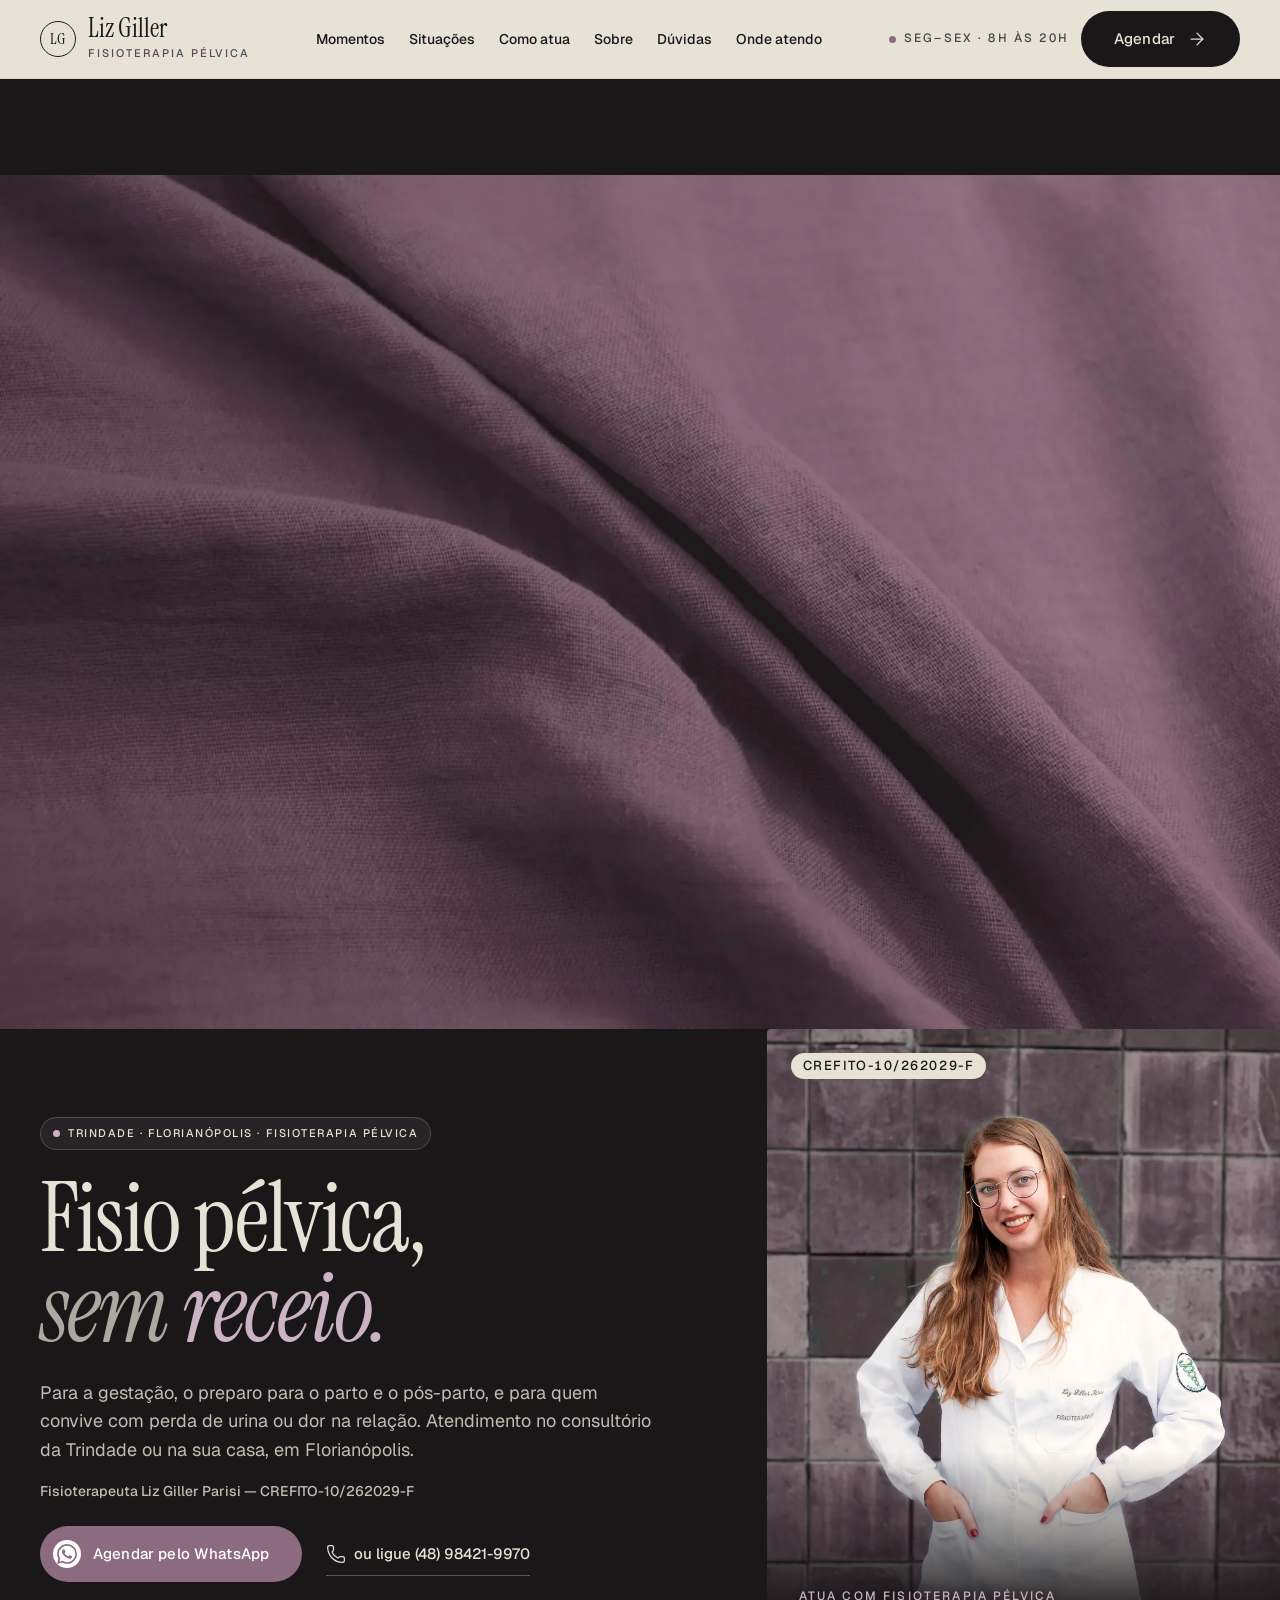
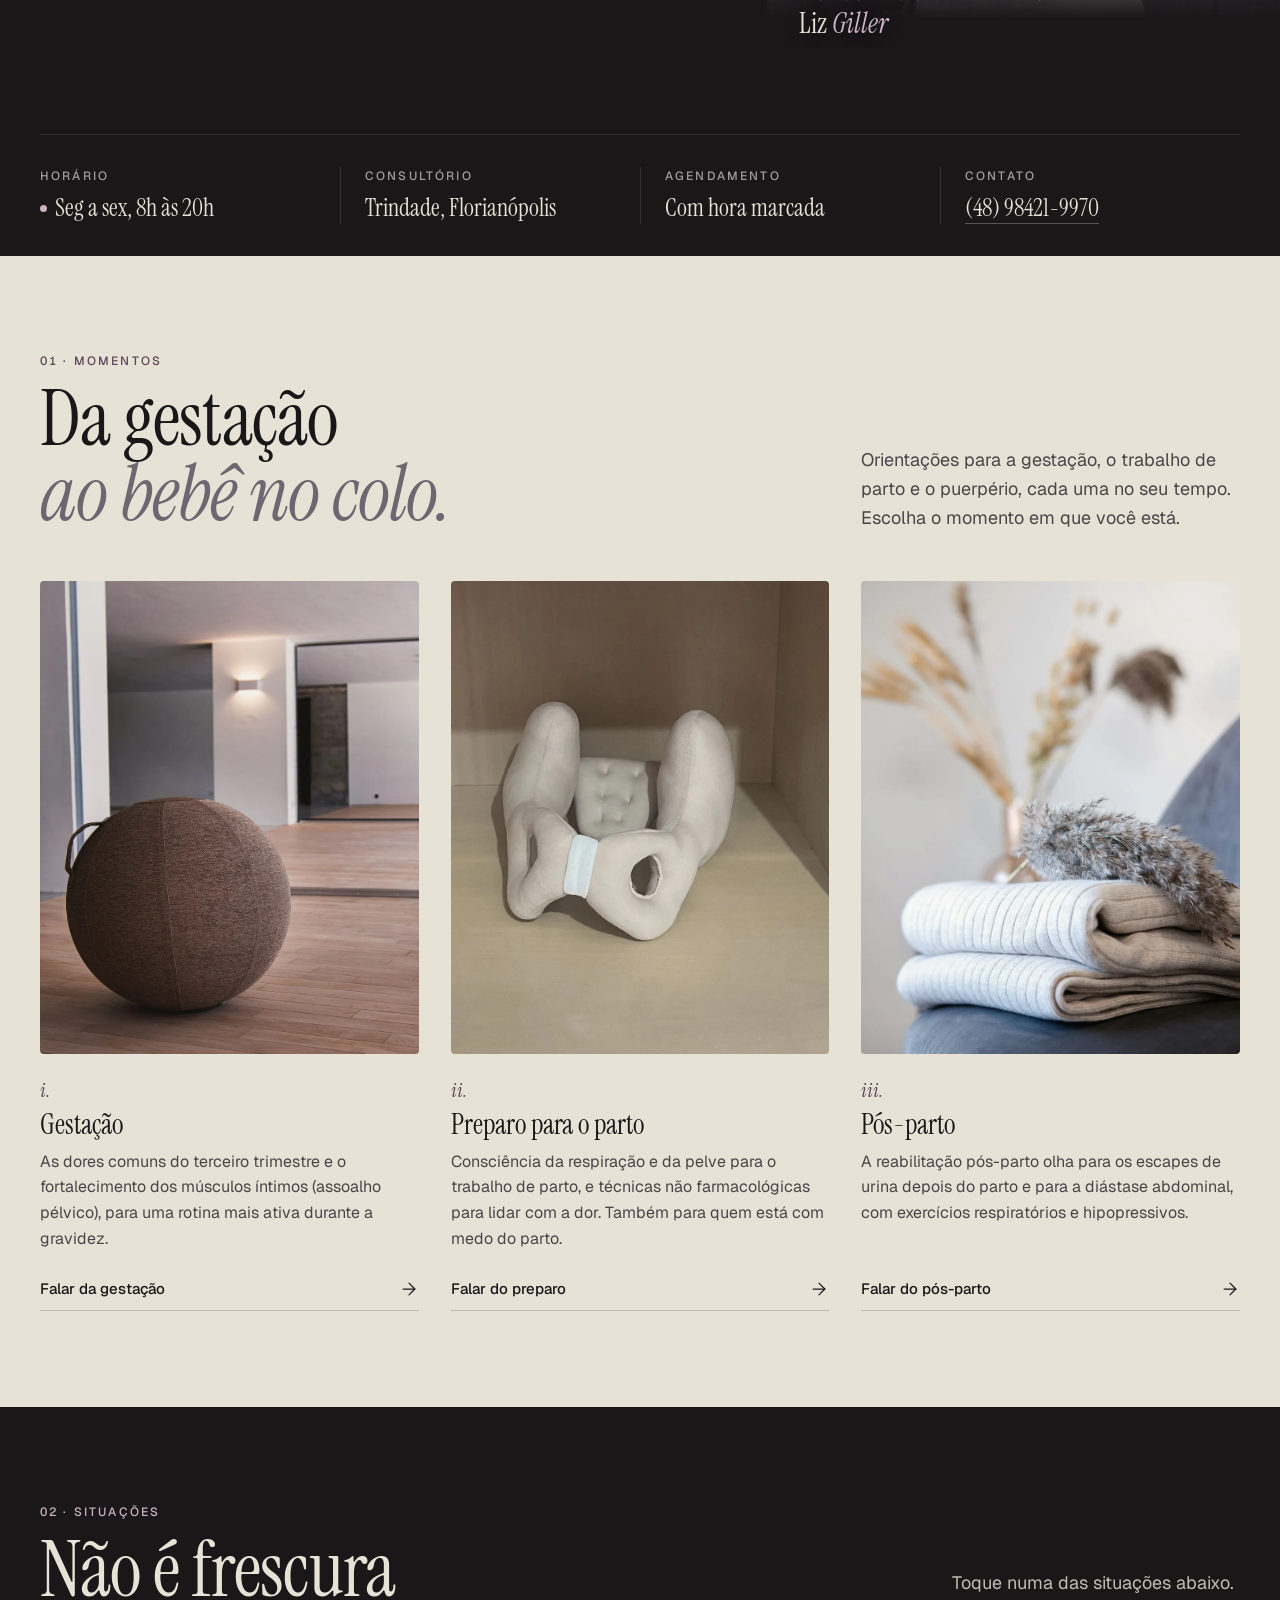
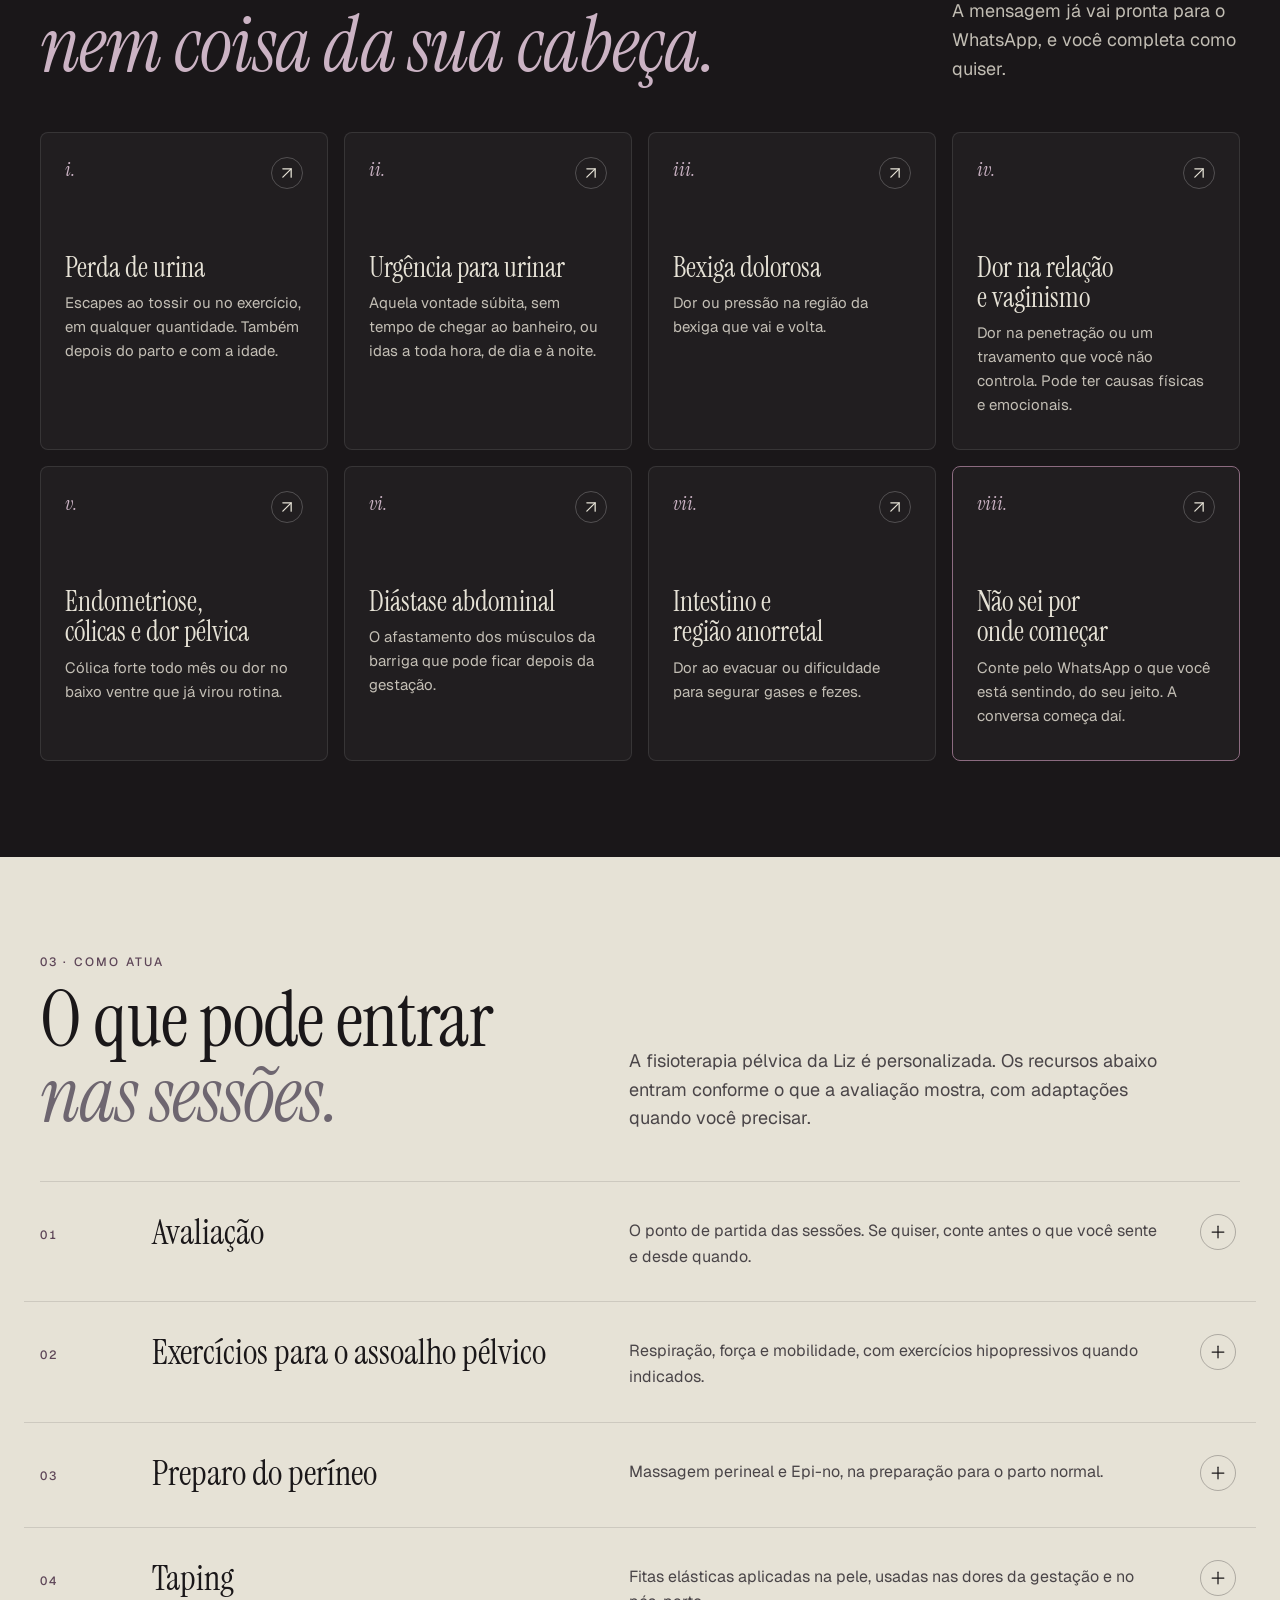
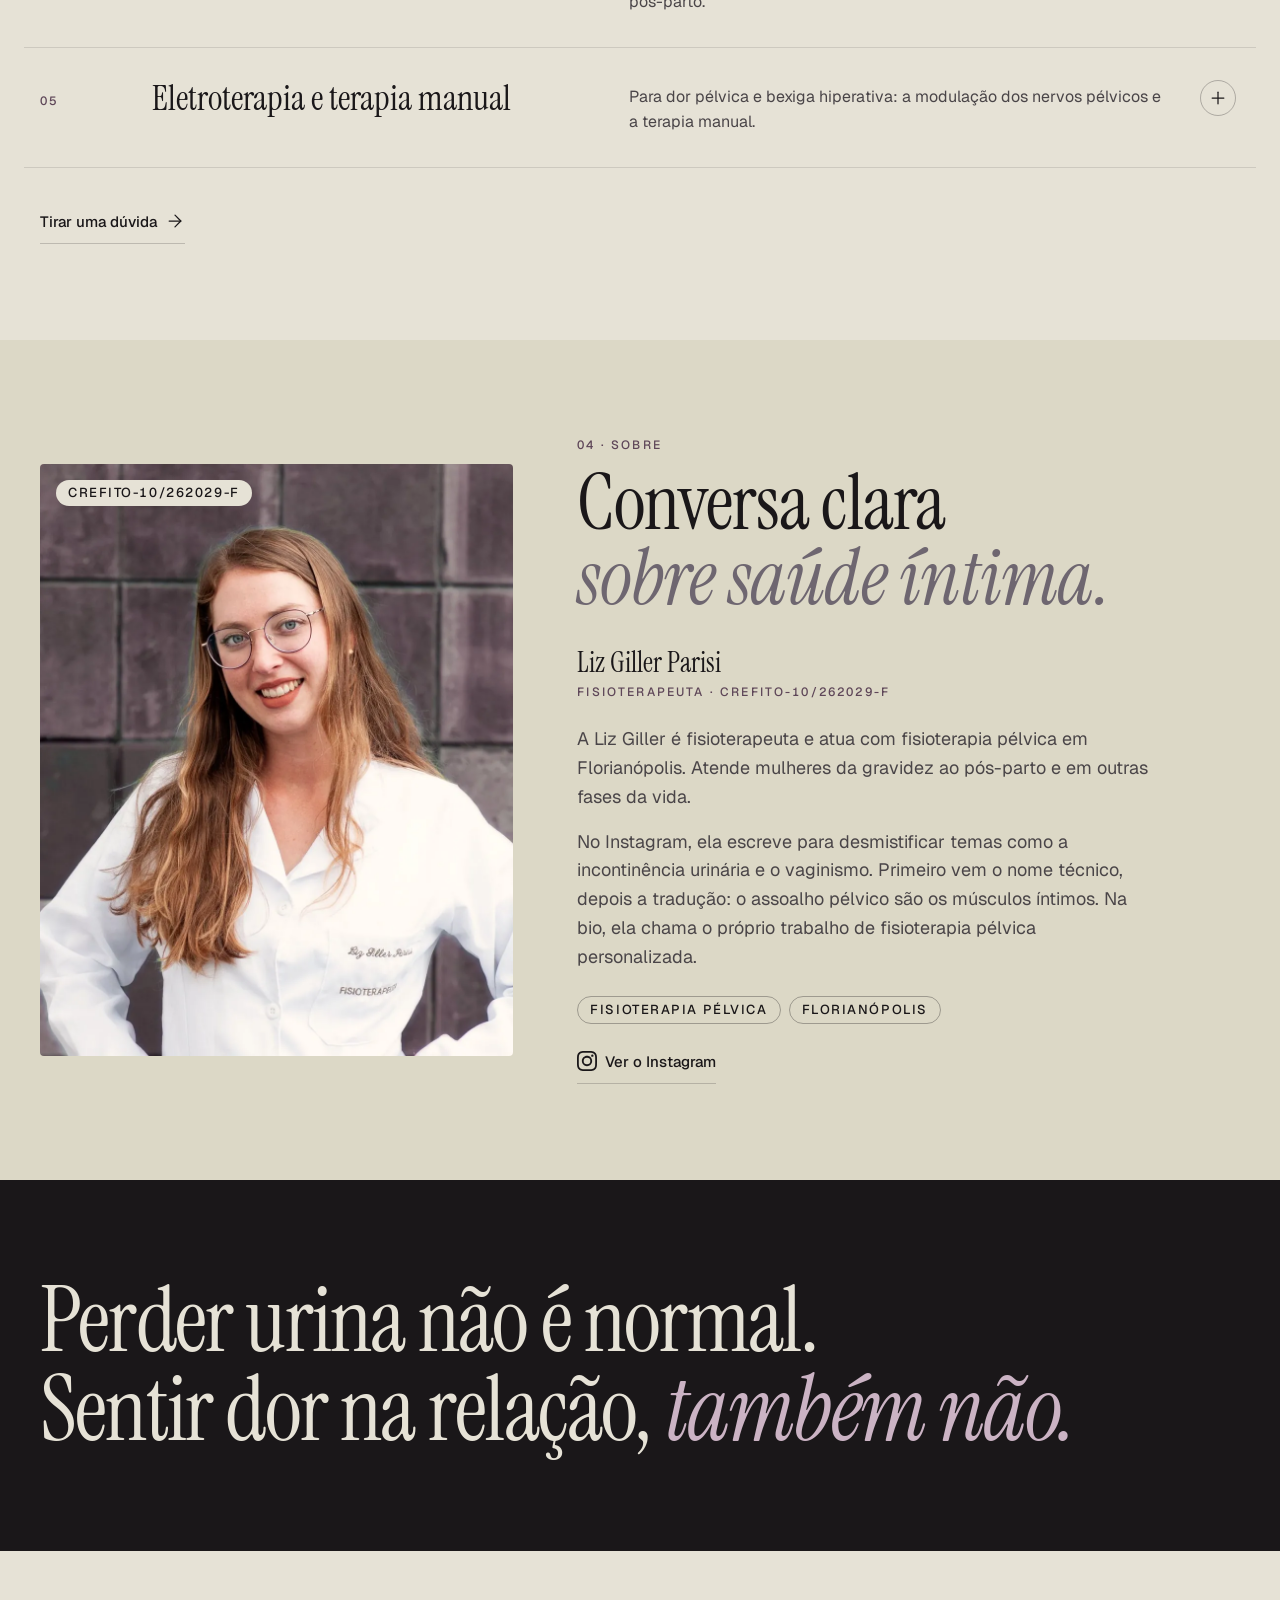
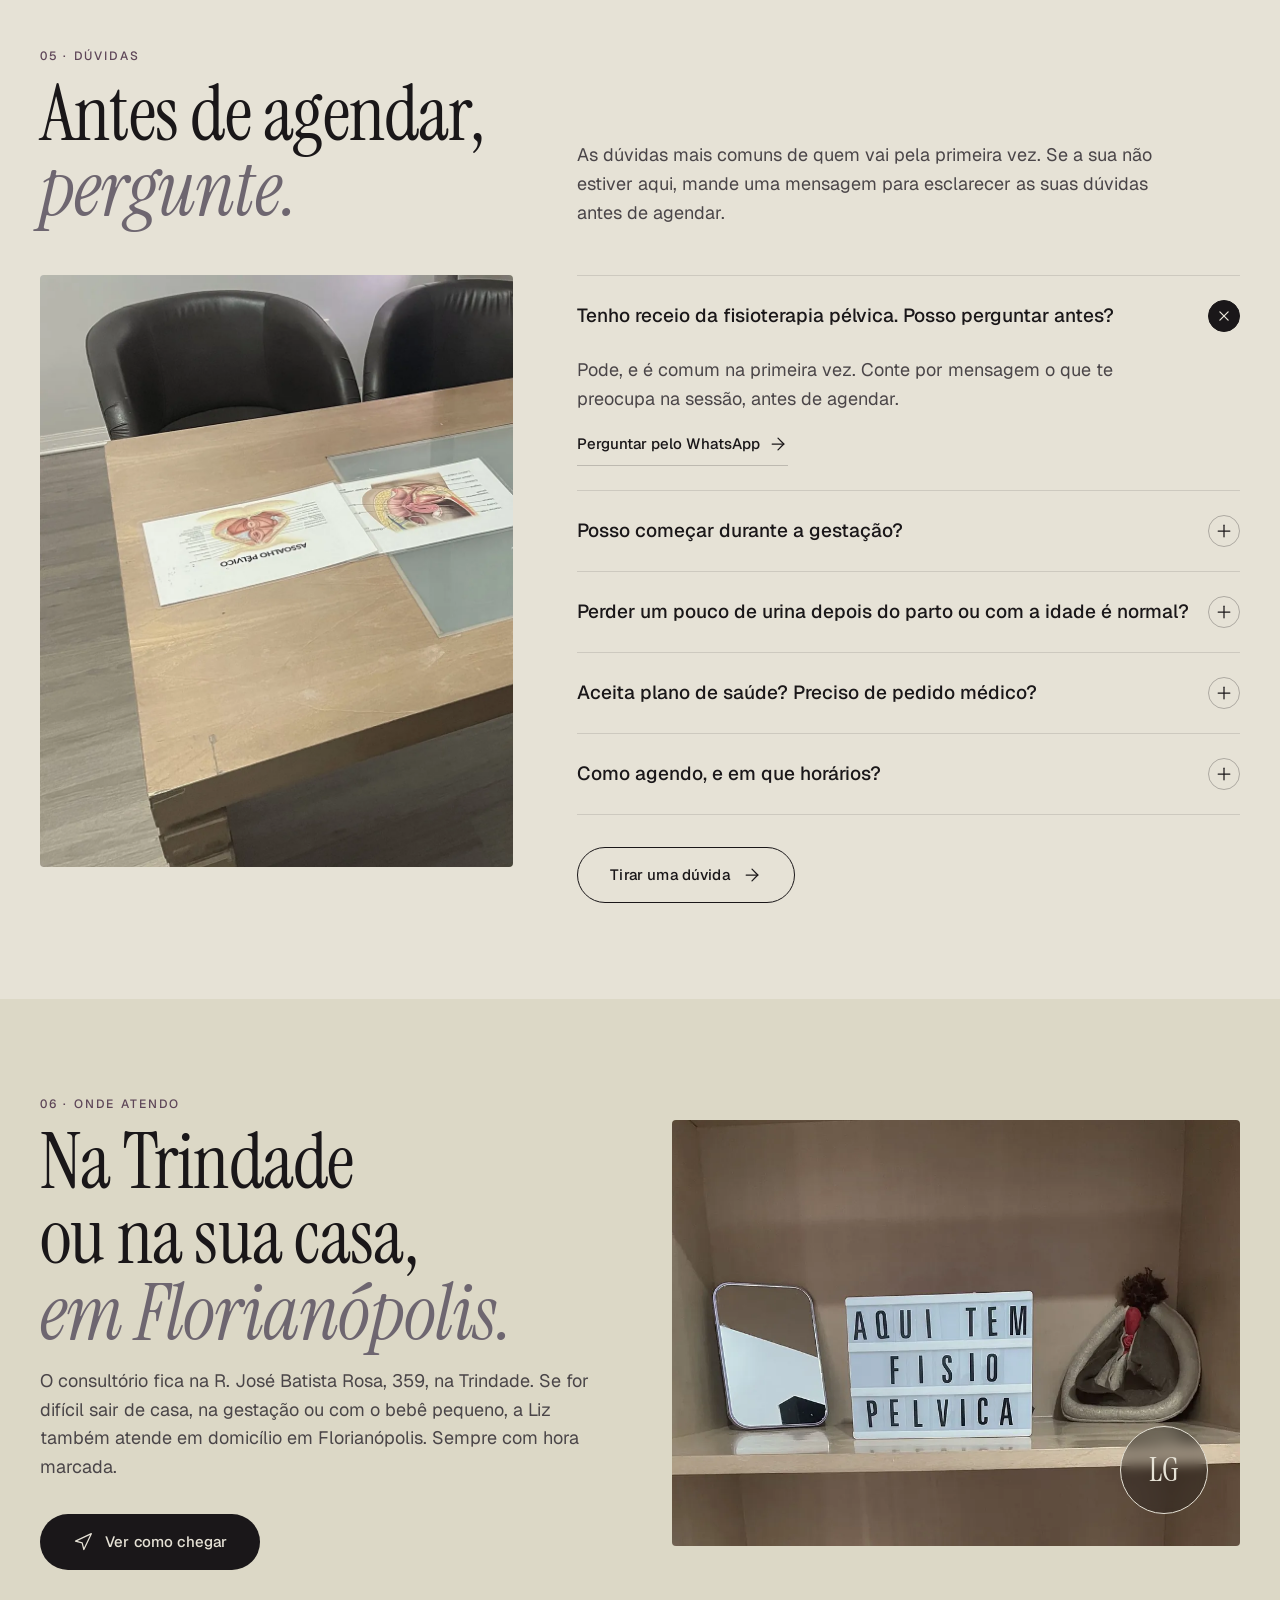
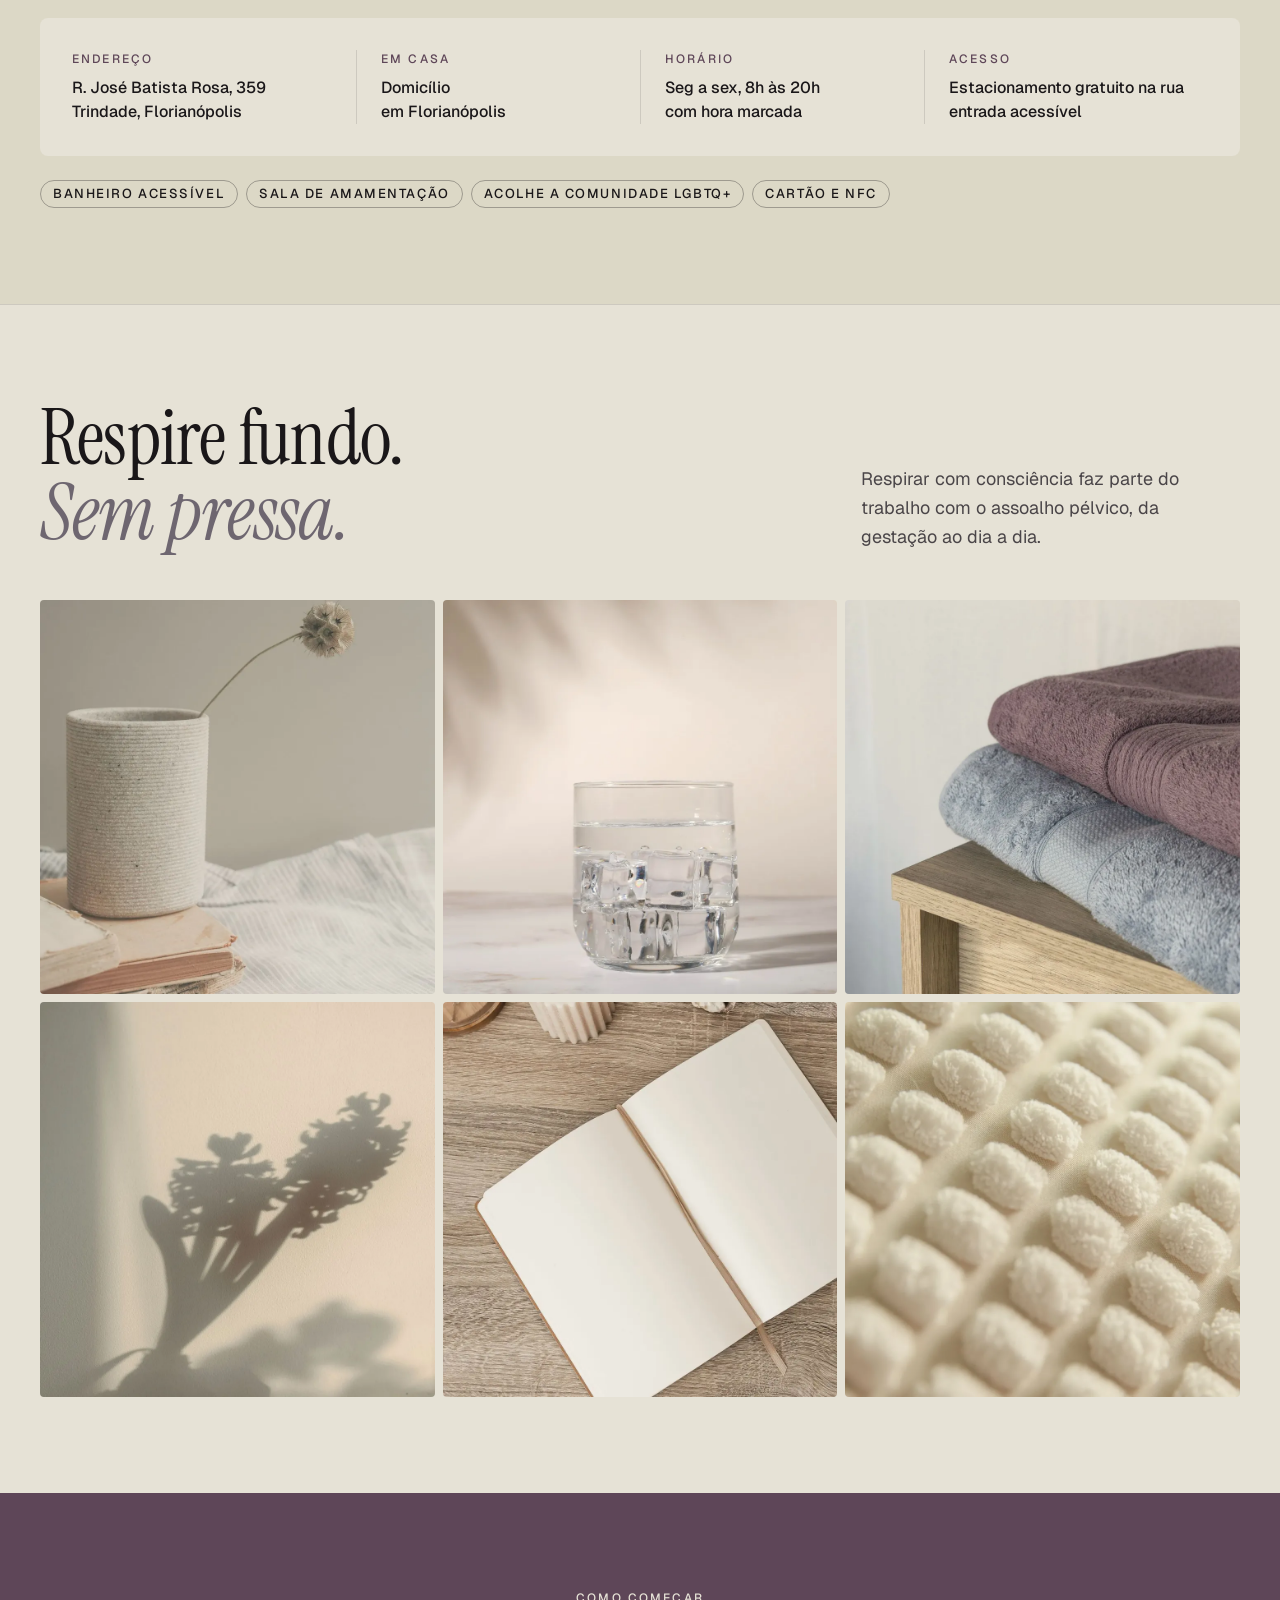
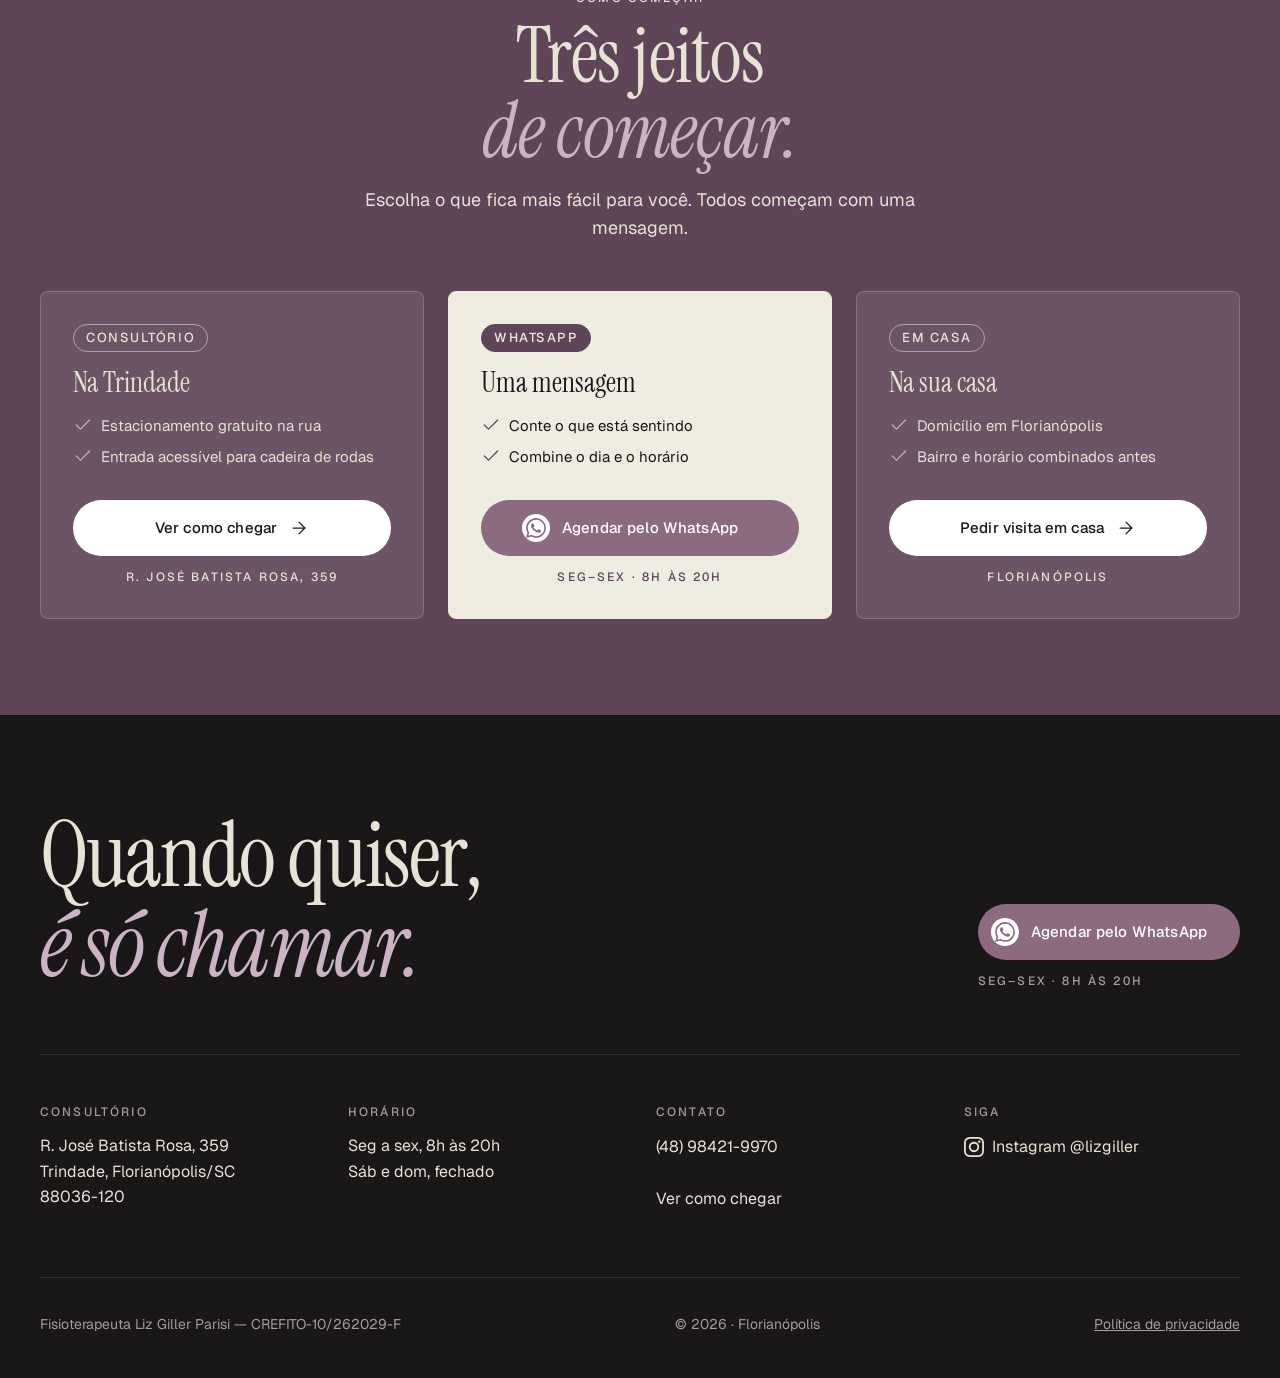
==== commit 2d1464d3: "Revisão via Claude Desktop 2026-10-19 15:05" ====
--- a/index.html
+++ b/index.html
@@ -18,6 +18,7 @@
 <link rel="preconnect" href="https://fonts.googleapis.com">
 <link rel="preconnect" href="https://fonts.gstatic.com" crossorigin>
 <link href="https://fonts.googleapis.com/css2?family=Geist:wght@400;500;600&amp;family=Instrument+Serif:ital@0;1&amp;display=swap" rel="stylesheet">
+<link rel="preload" as="image" media="(max-width: 899px)" imagesrcset="assets/img/heroi-fundo-celular-480.webp 480w, assets/img/heroi-fundo-celular-960.webp 960w" imagesizes="100vw">
 <link rel="stylesheet" href="assets/css/base.css">
 <link rel="stylesheet" href="assets/css/style.css">
 <script type="application/ld+json">{"@context":"https://schema.org","@graph":[{"@type":"Person","@id":"https://infomediamethods-sys.github.io/liz-giller-fisioterapeuta/#liz","name":"Liz Giller Parisi","alternateName":"Liz Giller","jobTitle":"Fisioterapeuta","identifier":"CREFITO-10/262029-F","sameAs":["https://www.instagram.com/lizgiller/"],"worksFor":{"@id":"https://infomediamethods-sys.github.io/liz-giller-fisioterapeuta/#consultorio"}},{"@type":["MedicalBusiness","LocalBusiness"],"@id":"https://infomediamethods-sys.github.io/liz-giller-fisioterapeuta/#consultorio","name":"Liz Giller · Fisioterapia pélvica","url":"https://infomediamethods-sys.github.io/liz-giller-fisioterapeuta/","image":"https://infomediamethods-sys.github.io/liz-giller-fisioterapeuta/assets/img/og-liz.jpg","telephone":"+55 48 98421-9970","description":"Fisioterapia pélvica na Trindade e em domicílio em Florianópolis, com Liz Giller Parisi, fisioterapeuta, CREFITO-10/262029-F.","address":{"@type":"PostalAddress","streetAddress":"R. José Batista Rosa, 359 - Trindade","addressLocality":"Florianópolis","addressRegion":"SC","postalCode":"88036-120","addressCountry":"BR"},"geo":{"@type":"GeoCoordinates","latitude":-27.5886289,"longitude":-48.5274836},"openingHoursSpecification":[{"@type":"OpeningHoursSpecification","dayOfWeek":["Monday","Tuesday","Wednesday","Thursday","Friday"],"opens":"08:00","closes":"20:00"}],"areaServed":"Florianópolis","founder":{"@id":"https://infomediamethods-sys.github.io/liz-giller-fisioterapeuta/#liz"}}]}</script>
@@ -56,7 +57,11 @@
 <main id="conteudo">
 
   <section class="heroi" id="inicio" data-heroi>
-    <picture class="heroi__fundo"><source media="(max-width: 899px)" srcset="assets/img/heroi-fundo-celular.webp" type="image/webp"><source media="(max-width: 899px)" srcset="assets/img/heroi-fundo-celular.jpg"><source srcset="assets/img/heroi-fundo.webp" type="image/webp"><img src="assets/img/heroi-fundo.jpg" alt="" width="2400" height="1600" fetchpriority="high"></picture>
+    <picture>
+  <source type="image/webp" media="(max-width: 899px)" srcset="assets/img/heroi-fundo-celular-480.webp 480w, assets/img/heroi-fundo-celular-960.webp 960w" sizes="100vw">
+  <source type="image/webp" srcset="assets/img/heroi-fundo-960.webp 960w, assets/img/heroi-fundo-1600.webp 1600w, assets/img/heroi-fundo-2400.webp 2400w" sizes="100vw">
+  <img src="assets/img/heroi-fundo-960.jpg" alt="" width="2400" height="1600" decoding="async" fetchpriority="high">
+</picture>
     <div class="container heroi__grade">
       <div class="heroi__texto">
         <p class="capsula"><span class="ponto" aria-hidden="true"></span>Trindade · Florianópolis · Fisioterapia pélvica</p>
@@ -69,7 +74,11 @@
         </div>
       </div>
       <figure class="heroi__cartao midia">
-        <picture><source srcset="assets/img/heroi-liz.webp" type="image/webp"><img src="assets/img/heroi-liz.jpg" alt="Liz Giller, fisioterapeuta, de jaleco branco e óculos, sorrindo" width="1280" height="1600" fetchpriority="high"></picture>
+        <picture>
+  <source type="image/webp" media="(max-width: 899px)" srcset="assets/img/heroi-liz-480.webp 480w, assets/img/heroi-liz-960.webp 960w" sizes="100vw">
+  <source type="image/webp" srcset="assets/img/heroi-liz-960.webp 960w" sizes="50vw">
+  <img src="assets/img/heroi-liz-960.jpg" alt="Liz Giller, fisioterapeuta, de jaleco branco e óculos, sorrindo" width="1280" height="1600" decoding="async">
+</picture>
         <span class="chip chip--claro heroi__chip">CREFITO-10/262029-F</span>
         <figcaption class="heroi__legenda"><span class="rotulo">Atua com fisioterapia pélvica</span><span class="heroi__nome">Liz <em>Giller</em></span></figcaption>
       </figure>
@@ -89,21 +98,33 @@
       <div class="cabeca cabeca--3 revelar"><div class="cabeca__titulo"><p class="rotulo">01 · Momentos</p><h2 class="titulo-secao">Da gestação<br> <em>ao bebê no colo.</em></h2></div><p class="cabeca__apoio">Orientações para a gestação, o trabalho de parto e o puerpério, cada uma no seu tempo. Escolha o momento em que você está.</p></div>
       <ul class="momentos__grade revelar" role="list">
         <li><article class="momento">
-          <div class="momento__midia midia momento__midia--gestacao"><picture><source srcset="assets/img/momento-gestacao.webp" type="image/webp"><img src="assets/img/momento-gestacao.jpg" alt="Bola de exercício de tecido ameixa sobre piso de madeira, em sala clara" width="1200" height="1500" loading="lazy" decoding="async"></picture></div>
+          <div class="momento__midia midia momento__midia--gestacao"><picture>
+  <source type="image/webp" media="(max-width: 899px)" srcset="assets/img/momento-gestacao-480.webp 480w, assets/img/momento-gestacao-960.webp 960w" sizes="100vw">
+  <source type="image/webp" srcset="assets/img/momento-gestacao-960.webp 960w" sizes="50vw">
+  <img src="assets/img/momento-gestacao-960.jpg" alt="Bola de exercício de tecido ameixa sobre piso de madeira, em sala clara" width="1200" height="1500" decoding="async">
+</picture></div>
           <p class="romano">i.</p>
           <h3 class="momento__titulo">Gestação</h3>
           <p class="momento__texto">As dores comuns do terceiro trimestre e o fortalecimento dos músculos íntimos (assoalho pélvico), para uma rotina mais ativa durante a gravidez.</p>
           <a class="link-seta link-seta--cheio" href="https://wa.me/5548984219970?text=Ol%C3%A1%2C%20Liz%21%20Vi%20seu%20site.%20Estou%20gestante%20e%20gostaria%20de%20saber%20sobre%20a%20fisioterapia%20p%C3%A9lvica%20na%20gesta%C3%A7%C3%A3o." target="_blank" rel="noopener">Falar da gestação <svg aria-hidden="true" focusable="false" class="icone icone--arrow-right" xmlns="http://www.w3.org/2000/svg" width="24" height="24" viewBox="0 0 24 24" fill="none" stroke="currentColor" stroke-width="1.5" stroke-linecap="round" stroke-linejoin="round" ><path d="M5 12h14" /><path d="m12 5 7 7-7 7" /></svg></a>
         </article></li>
         <li><article class="momento">
-          <div class="momento__midia midia "><picture><source srcset="assets/img/momento-parto.webp" type="image/webp"><img src="assets/img/momento-parto.jpg" alt="Modelo anatômico de pelve na estante do consultório" width="1200" height="1500" loading="lazy" decoding="async"></picture></div>
+          <div class="momento__midia midia "><picture>
+  <source type="image/webp" media="(max-width: 899px)" srcset="assets/img/momento-parto-480.webp 480w, assets/img/momento-parto-960.webp 960w" sizes="100vw">
+  <source type="image/webp" srcset="assets/img/momento-parto-960.webp 960w" sizes="50vw">
+  <img src="assets/img/momento-parto-960.jpg" alt="Modelo anatômico de pelve na estante do consultório" width="1200" height="1500" decoding="async" loading="lazy">
+</picture></div>
           <p class="romano">ii.</p>
           <h3 class="momento__titulo">Preparo para o parto</h3>
           <p class="momento__texto">Consciência da respiração e da pelve para o trabalho de parto, e técnicas não farmacológicas para lidar com a dor. Também para quem está com medo do parto.</p>
           <a class="link-seta link-seta--cheio" href="https://wa.me/5548984219970?text=Ol%C3%A1%2C%20Liz%21%20Vi%20seu%20site%20e%20gostaria%20de%20me%20preparar%20para%20o%20parto." target="_blank" rel="noopener">Falar do preparo <svg aria-hidden="true" focusable="false" class="icone icone--arrow-right" xmlns="http://www.w3.org/2000/svg" width="24" height="24" viewBox="0 0 24 24" fill="none" stroke="currentColor" stroke-width="1.5" stroke-linecap="round" stroke-linejoin="round" ><path d="M5 12h14" /><path d="m12 5 7 7-7 7" /></svg></a>
         </article></li>
         <li><article class="momento">
-          <div class="momento__midia midia "><picture><source srcset="assets/img/momento-pos-parto.webp" type="image/webp"><img src="assets/img/momento-pos-parto.jpg" alt="Mantas de tricô dobradas e um vaso com capim seco" width="1200" height="1500" loading="lazy" decoding="async"></picture></div>
+          <div class="momento__midia midia "><picture>
+  <source type="image/webp" media="(max-width: 899px)" srcset="assets/img/momento-pos-parto-480.webp 480w, assets/img/momento-pos-parto-960.webp 960w" sizes="100vw">
+  <source type="image/webp" srcset="assets/img/momento-pos-parto-960.webp 960w" sizes="50vw">
+  <img src="assets/img/momento-pos-parto-960.jpg" alt="Mantas de tricô dobradas e um vaso com capim seco" width="1200" height="1500" decoding="async" loading="lazy">
+</picture></div>
           <p class="romano">iii.</p>
           <h3 class="momento__titulo">Pós-parto</h3>
           <p class="momento__texto">A reabilitação pós-parto olha para os escapes de urina depois do parto e para a diástase abdominal, com exercícios respiratórios e hipopressivos.</p>
@@ -218,7 +239,11 @@
   <section class="secao sobre" id="sobre">
     <div class="container sobre__grade">
       <figure class="sobre__retrato midia">
-        <picture><source srcset="assets/img/sobre-liz.webp" type="image/webp"><img src="assets/img/sobre-liz.jpg" alt="Liz Giller Parisi, fisioterapeuta, de jaleco bordado com o nome dela" width="1200" height="1500" loading="lazy" decoding="async"></picture>
+        <picture>
+  <source type="image/webp" media="(max-width: 899px)" srcset="assets/img/sobre-liz-480.webp 480w, assets/img/sobre-liz-960.webp 960w" sizes="100vw">
+  <source type="image/webp" srcset="assets/img/sobre-liz-960.webp 960w" sizes="50vw">
+  <img src="assets/img/sobre-liz-960.jpg" alt="Liz Giller Parisi, fisioterapeuta, de jaleco bordado com o nome dela" width="1200" height="1500" decoding="async" loading="lazy">
+</picture>
         <span class="chip chip--claro sobre__chip">CREFITO-10/262029-F</span>
       </figure>
       <div class="sobre__texto revelar">
@@ -244,7 +269,11 @@
     <div class="container">
       <div class="cabeca cabeca--duvidas revelar"><div class="cabeca__titulo"><p class="rotulo">05 · Dúvidas</p><h2 class="titulo-secao">Antes de agendar,<br> <em>pergunte.</em></h2></div><p class="cabeca__apoio">As dúvidas mais comuns de quem vai pela primeira vez. Se a sua não estiver aqui, mande uma mensagem para esclarecer as suas dúvidas antes de agendar.</p></div>
       <div class="duvidas__grade">
-        <figure class="duvidas__foto midia"><picture><source srcset="assets/img/duvidas-mesa.webp" type="image/webp"><img src="assets/img/duvidas-mesa.jpg" alt="Mesa do consultório com pranchas do assoalho pélvico, um tablet e duas poltronas" width="1200" height="1500" loading="lazy" decoding="async"></picture></figure>
+        <figure class="duvidas__foto midia"><picture>
+  <source type="image/webp" media="(max-width: 899px)" srcset="assets/img/duvidas-mesa-480.webp 480w, assets/img/duvidas-mesa-960.webp 960w" sizes="100vw">
+  <source type="image/webp" srcset="assets/img/duvidas-mesa-960.webp 960w" sizes="50vw">
+  <img src="assets/img/duvidas-mesa-960.jpg" alt="Mesa do consultório com pranchas do assoalho pélvico, um tablet e duas poltronas" width="1200" height="1500" decoding="async" loading="lazy">
+</picture></figure>
         <div class="duvidas__lista revelar">
           <ul class="faq" role="list" data-faq>
           <li class="faq__item" data-aberto="true">
@@ -284,7 +313,11 @@
           <a class="botao botao--escuro" href="https://www.google.com/maps/dir/?api=1&amp;destination=R.+Jos%C3%A9+Batista+Rosa%2C+359+-+Trindade%2C+Florian%C3%B3polis+-+SC&amp;destination_place_id=ChIJnVexeq85J5URpBVqDmecUXg" target="_blank" rel="noopener"><svg aria-hidden="true" focusable="false" class="icone icone--navigation" xmlns="http://www.w3.org/2000/svg" width="24" height="24" viewBox="0 0 24 24" fill="none" stroke="currentColor" stroke-width="1.5" stroke-linecap="round" stroke-linejoin="round" ><polygon points="3 11 22 2 13 21 11 13 3 11" /></svg>Ver como chegar</a>
         </div>
         <figure class="onde__foto midia">
-          <picture><source srcset="assets/img/onde-estante.webp" type="image/webp"><img src="assets/img/onde-estante.jpg" alt="Estante do consultório com o letreiro luminoso “Aqui tem fisio pélvica”, um espelho e um modelo anatômico" width="1600" height="1200" loading="lazy" decoding="async"></picture>
+          <picture>
+  <source type="image/webp" media="(max-width: 899px)" srcset="assets/img/onde-estante-480.webp 480w, assets/img/onde-estante-960.webp 960w" sizes="100vw">
+  <source type="image/webp" srcset="assets/img/onde-estante-960.webp 960w, assets/img/onde-estante-1600.webp 1600w" sizes="50vw">
+  <img src="assets/img/onde-estante-960.jpg" alt="Estante do consultório com o letreiro luminoso “Aqui tem fisio pélvica”, um espelho e um modelo anatômico" width="1600" height="1200" decoding="async" loading="lazy">
+</picture>
           <span class="selo" aria-hidden="true">LG</span>
         </figure>
       </div>
@@ -301,7 +334,31 @@
   <section class="secao mosaico" aria-labelledby="mosaico-titulo">
     <div class="container">
       <div class="cabeca cabeca--3 revelar"><div class="cabeca__titulo"><h2 class="titulo-secao" id="mosaico-titulo">Respire fundo.<br> <em>Sem pressa.</em></h2></div><p class="cabeca__apoio">Respirar com consciência faz parte do trabalho com o assoalho pélvico, da gestação ao dia a dia.</p></div>
-      <ul class="mosaico__grade revelar" role="list"><li class="mosaico__item midia"><picture><source srcset="assets/img/mosaico-1.webp" type="image/webp"><img src="assets/img/mosaico-1.jpg" alt="Vaso de cerâmica com uma flor seca sobre livros" width="1200" height="1200" loading="lazy" decoding="async"></picture></li><li class="mosaico__item midia"><picture><source srcset="assets/img/mosaico-4.webp" type="image/webp"><img src="assets/img/mosaico-4.jpg" alt="Copo d'água sobre mármore claro" width="1200" height="1200" loading="lazy" decoding="async"></picture></li><li class="mosaico__item midia"><picture><source srcset="assets/img/mosaico-3.webp" type="image/webp"><img src="assets/img/mosaico-3.jpg" alt="Toalhas dobradas em tons de malva e cinza" width="1200" height="1200" loading="lazy" decoding="async"></picture></li><li class="mosaico__item midia"><picture><source srcset="assets/img/mosaico-2.webp" type="image/webp"><img src="assets/img/mosaico-2.jpg" alt="Sombra de uma flor numa parede creme" width="1200" height="1200" loading="lazy" decoding="async"></picture></li><li class="mosaico__item midia"><picture><source srcset="assets/img/mosaico-5.webp" type="image/webp"><img src="assets/img/mosaico-5.jpg" alt="Caderno aberto sobre a mesa de madeira" width="1200" height="1200" loading="lazy" decoding="async"></picture></li><li class="mosaico__item midia"><picture><source srcset="assets/img/mosaico-6.webp" type="image/webp"><img src="assets/img/mosaico-6.jpg" alt="Tecido creme em relevo, de perto" width="1200" height="1200" loading="lazy" decoding="async"></picture></li></ul>
+      <ul class="mosaico__grade revelar" role="list"><li class="mosaico__item midia"><picture>
+  <source type="image/webp" media="(max-width: 899px)" srcset="assets/img/mosaico-1-480.webp 480w, assets/img/mosaico-1-960.webp 960w" sizes="100vw">
+  <source type="image/webp" srcset="assets/img/mosaico-1-960.webp 960w" sizes="50vw">
+  <img src="assets/img/mosaico-1-960.jpg" alt="Vaso de cerâmica com uma flor seca sobre livros" width="1200" height="1200" decoding="async" loading="lazy">
+</picture></li><li class="mosaico__item midia"><picture>
+  <source type="image/webp" media="(max-width: 899px)" srcset="assets/img/mosaico-4-480.webp 480w, assets/img/mosaico-4-960.webp 960w" sizes="100vw">
+  <source type="image/webp" srcset="assets/img/mosaico-4-960.webp 960w" sizes="50vw">
+  <img src="assets/img/mosaico-4-960.jpg" alt="Copo d'água sobre mármore claro" width="1200" height="1200" decoding="async" loading="lazy">
+</picture></li><li class="mosaico__item midia"><picture>
+  <source type="image/webp" media="(max-width: 899px)" srcset="assets/img/mosaico-3-480.webp 480w, assets/img/mosaico-3-960.webp 960w" sizes="100vw">
+  <source type="image/webp" srcset="assets/img/mosaico-3-960.webp 960w" sizes="50vw">
+  <img src="assets/img/mosaico-3-960.jpg" alt="Toalhas dobradas em tons de malva e cinza" width="1200" height="1200" decoding="async" loading="lazy">
+</picture></li><li class="mosaico__item midia"><picture>
+  <source type="image/webp" media="(max-width: 899px)" srcset="assets/img/mosaico-2-480.webp 480w, assets/img/mosaico-2-960.webp 960w" sizes="100vw">
+  <source type="image/webp" srcset="assets/img/mosaico-2-960.webp 960w" sizes="50vw">
+  <img src="assets/img/mosaico-2-960.jpg" alt="Sombra de uma flor numa parede creme" width="1200" height="1200" decoding="async" loading="lazy">
+</picture></li><li class="mosaico__item midia"><picture>
+  <source type="image/webp" media="(max-width: 899px)" srcset="assets/img/mosaico-5-480.webp 480w, assets/img/mosaico-5-960.webp 960w" sizes="100vw">
+  <source type="image/webp" srcset="assets/img/mosaico-5-960.webp 960w" sizes="50vw">
+  <img src="assets/img/mosaico-5-960.jpg" alt="Caderno aberto sobre a mesa de madeira" width="1200" height="1200" decoding="async" loading="lazy">
+</picture></li><li class="mosaico__item midia"><picture>
+  <source type="image/webp" media="(max-width: 899px)" srcset="assets/img/mosaico-6-480.webp 480w, assets/img/mosaico-6-960.webp 960w" sizes="100vw">
+  <source type="image/webp" srcset="assets/img/mosaico-6-960.webp 960w" sizes="50vw">
+  <img src="assets/img/mosaico-6-960.jpg" alt="Tecido creme em relevo, de perto" width="1200" height="1200" decoding="async" loading="lazy">
+</picture></li></ul>
     </div>
   </section>
 
--- a/assets/css/style.css
+++ b/assets/css/style.css
@@ -15,8 +15,8 @@
   --muted-escuro: #A39CA1;
   --line: rgba(26, 23, 25, .12);
   --line-escuro: rgba(255, 255, 255, .10);
-  --veu: rgba(26, 23, 25, .70);
-  --veu-base: rgba(26, 23, 25, .90);
+  --veu: rgba(26, 23, 25, .55);
+  --veu-base: rgba(26, 23, 25, .88);
   --paper-82: rgba(230, 226, 214, .82);
   --brand: var(--ink);
   --surface-1: var(--paper);
@@ -155,8 +155,7 @@
   letter-spacing: var(--ls-botao);
   text-decoration: none;
   text-align: center;
-  transition: background-color var(--dur-hover) var(--ease-ref), color var(--dur-hover) var(--ease-ref),
-              border-color var(--dur-hover) var(--ease-ref), transform var(--dur-hover) var(--ease-ref);
+  transition: background-color var(--dur-hover) var(--ease-ref), color var(--dur-hover) var(--ease-ref), border-color var(--dur-hover) var(--ease-ref), transform var(--dur-hover) var(--ease-ref);
 }
 .botao:hover { transform: translateY(-1px); }
 .botao--primario { background: var(--accent); color: #fff; padding-block: var(--space-3); padding-left: var(--space-3); }
@@ -197,7 +196,7 @@
   line-height: 1.3;
   color: var(--ink);
   text-decoration: none;
-  transition: gap var(--dur-hover) var(--ease-ref), border-color var(--dur-hover) var(--ease-ref);
+  transition: border-color var(--dur-hover) var(--ease-ref);
 }
 .link-seta:hover { gap: var(--space-3); border-color: var(--ink); }
 .link-seta .icone { width: var(--icone-linha); height: var(--icone-linha); }
@@ -232,8 +231,7 @@
   border-radius: 50%;
   color: var(--ink);
   flex-shrink: 0;
-  transition: background-color var(--dur-card) var(--ease-ref), color var(--dur-card) var(--ease-ref),
-              border-color var(--dur-card) var(--ease-ref);
+  transition: background-color var(--dur-card) var(--ease-ref), color var(--dur-card) var(--ease-ref), border-color var(--dur-card) var(--ease-ref);
 }
 .circulo-mais .icone { width: var(--icone-linha); height: var(--icone-linha); transition: transform var(--dur-painel) var(--ease-ref); }
 
@@ -371,8 +369,7 @@
   background: var(--paper-lite);
   opacity: 0;
   transform: translateY(var(--space-2));
-  transition: opacity var(--dur-painel) var(--ease-ref), transform var(--dur-painel) var(--ease-ref),
-              visibility 0s linear var(--dur-painel);
+  transition: opacity var(--dur-painel) var(--ease-ref), transform var(--dur-painel) var(--ease-ref), visibility 0s linear var(--dur-painel);
 }
 .menu-celular[data-aberto="true"] { opacity: 1; transform: none; transition-delay: 0s; }
 .menu-celular__topo {
@@ -476,6 +473,12 @@
 .heroi__cartao { position: relative; border-radius: var(--raio-foto); width: 100%; height: clamp(260px, 42svh, 360px); }
 .heroi__cartao picture, .heroi__cartao img { width: 100%; height: 100%; }
 .heroi__cartao img { object-fit: cover; object-position: 50% 12%; }
+/* 16/10: a base da foto dissolve no tecido do fundo (sem retângulo colado) */
+.heroi__cartao picture {
+  display: block;
+  -webkit-mask-image: linear-gradient(to bottom, #000 0%, #000 50%, rgba(0, 0, 0, .45) 66%, rgba(0, 0, 0, 0) 78%);
+  mask-image: linear-gradient(to bottom, #000 0%, #000 50%, rgba(0, 0, 0, .45) 66%, rgba(0, 0, 0, 0) 78%);
+}
 .heroi__chip { position: absolute; top: var(--space-4); left: var(--space-4); }
 .heroi__legenda {
   position: absolute;
@@ -483,7 +486,8 @@
   display: grid;
   gap: var(--space-1);
   padding: var(--space-8) var(--space-5) var(--space-5);
-  background: linear-gradient(to top, rgba(26, 23, 25, .88) 0%, rgba(26, 23, 25, .55) 55%, rgba(26, 23, 25, 0) 100%);
+  /* sem caixa: a foto já dissolve no fundo; a sombra só segura a leitura */
+  text-shadow: 0 1px 14px rgba(20, 16, 19, .75);
 }
 .heroi__legenda .rotulo { color: var(--accent-soft); }
 .heroi__nome { font-family: var(--fonte-titulo); font-size: 1.75rem; line-height: 1.05; color: var(--paper); }
@@ -542,6 +546,10 @@
     border-radius: var(--raio-foto) 0 0 var(--raio-foto);
   }
   .heroi__cartao img { object-position: 50% 15%; }
+  .heroi__cartao picture {
+    -webkit-mask-image: linear-gradient(to bottom, #000 0%, #000 66%, rgba(0, 0, 0, .5) 80%, rgba(0, 0, 0, 0) 92%);
+    mask-image: linear-gradient(to bottom, #000 0%, #000 66%, rgba(0, 0, 0, .5) 80%, rgba(0, 0, 0, 0) 92%);
+  }
   .heroi__chip { top: var(--space-5); left: var(--space-5); }
   .heroi__legenda { padding: var(--space-9) var(--space-6) var(--space-6); }
   .tira { margin-top: var(--space-8); padding-block: var(--space-6); }
@@ -615,8 +623,7 @@
   background: rgba(255, 255, 255, .03);
   color: var(--paper);
   text-decoration: none;
-  transition: transform var(--dur-card) var(--ease-ref), background-color var(--dur-card) var(--ease-ref),
-              border-color var(--dur-card) var(--ease-ref);
+  transition: transform var(--dur-card) var(--ease-ref), background-color var(--dur-card) var(--ease-ref), border-color var(--dur-card) var(--ease-ref);
 }
 .situacao .romano { grid-area: romano; }
 .situacao__titulo { grid-area: titulo; font-size: var(--fs-h3); line-height: 1.08; }
@@ -706,7 +713,7 @@
   display: grid;
   grid-template-rows: 0fr;
   visibility: hidden;
-  transition: grid-template-rows var(--dur-painel) var(--ease-ref), visibility 0s linear var(--dur-painel);
+  transition: visibility 0s linear var(--dur-painel);
 }
 .recurso__detalhe > div { overflow: hidden; }
 .recurso__detalhe p {
@@ -743,7 +750,7 @@
 .sobre__grade > * { min-width: 0; }
 .sobre__retrato { position: relative; aspect-ratio: 4 / 5; width: min(100%, 480px); border-radius: var(--raio-foto); }
 .sobre__retrato picture { display: block; height: 100%; }
-.sobre__retrato img { object-position: 50% 30%; transition: transform var(--dur-retrato) var(--ease-ref), filter var(--dur-retrato) var(--ease-ref); }
+.sobre__retrato img { object-position: 50% 30%; transition: transform var(--dur-retrato) var(--ease-ref); }
 .sobre__retrato:hover img { transform: scale(1.03); filter: brightness(.9); }
 .sobre__chip { position: absolute; top: var(--space-4); left: var(--space-4); }
 .sobre__nome { margin-top: var(--space-6); font-family: var(--fonte-titulo); font-size: 1.75rem; line-height: 1.1; }
@@ -800,7 +807,7 @@
   display: grid;
   grid-template-rows: 0fr;
   visibility: hidden;
-  transition: grid-template-rows var(--dur-painel) var(--ease-ref), visibility 0s linear var(--dur-painel);
+  transition: visibility 0s linear var(--dur-painel);
 }
 .faq__resposta > div { overflow: hidden; }
 .faq__resposta p { max-width: 36em; color: var(--ink-soft); }
@@ -1011,3 +1018,11 @@
   .menu-celular { transform: none; }
   .ponto { animation: none; }
 }
+
+
+/* Regra do Armin, 19/10/2026 (§0 "Rolagem leve no celular"): sem vidro desfocado no celular; fundo quase opaco. Aplicado por aplicar-carregamento.mjs. */
+@media (max-width: 899px) {
+  .cabecalho { -webkit-backdrop-filter: none; backdrop-filter: none; background: rgba(230, 226, 214, 0.96); }
+  .capsula { -webkit-backdrop-filter: none; backdrop-filter: none; background: rgba(255, 255, 255, 0.96); }
+  .selo { -webkit-backdrop-filter: none; backdrop-filter: none; background: rgba(26, 23, 25, 0.96); }
+}
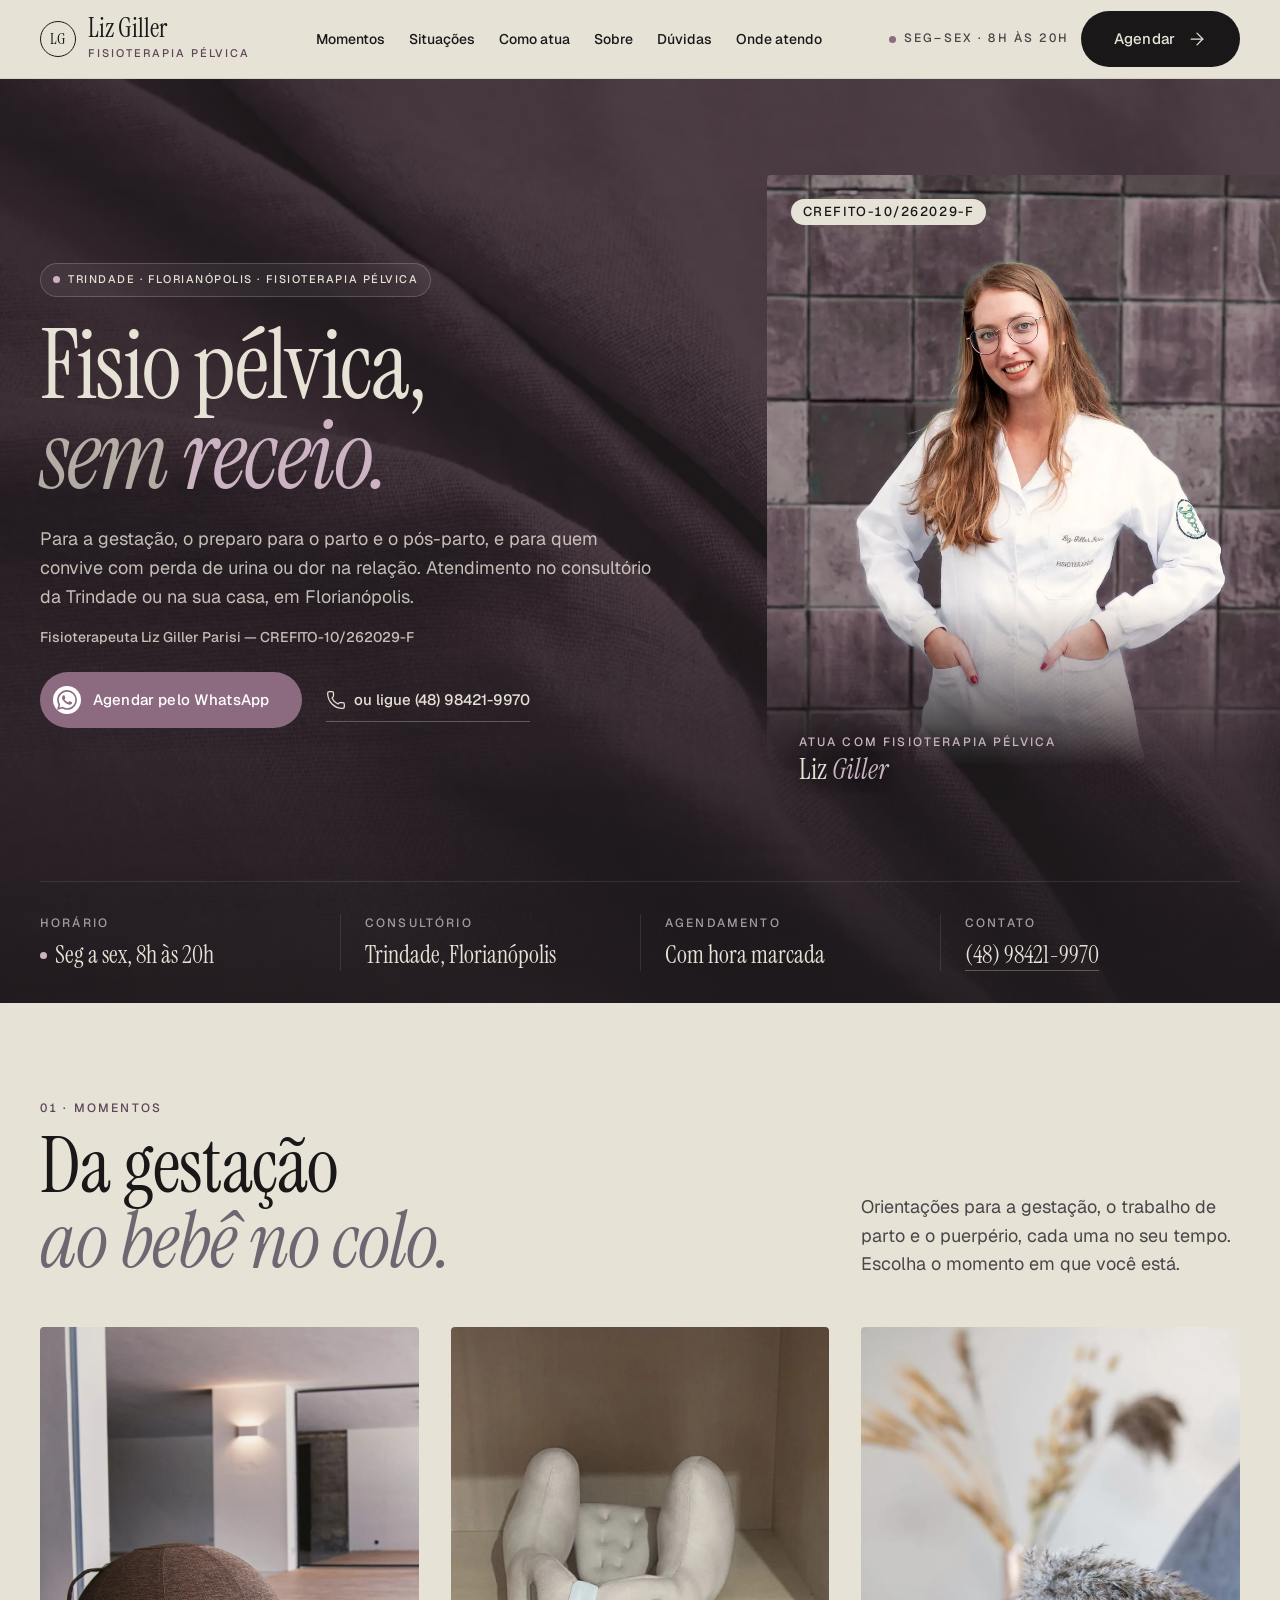
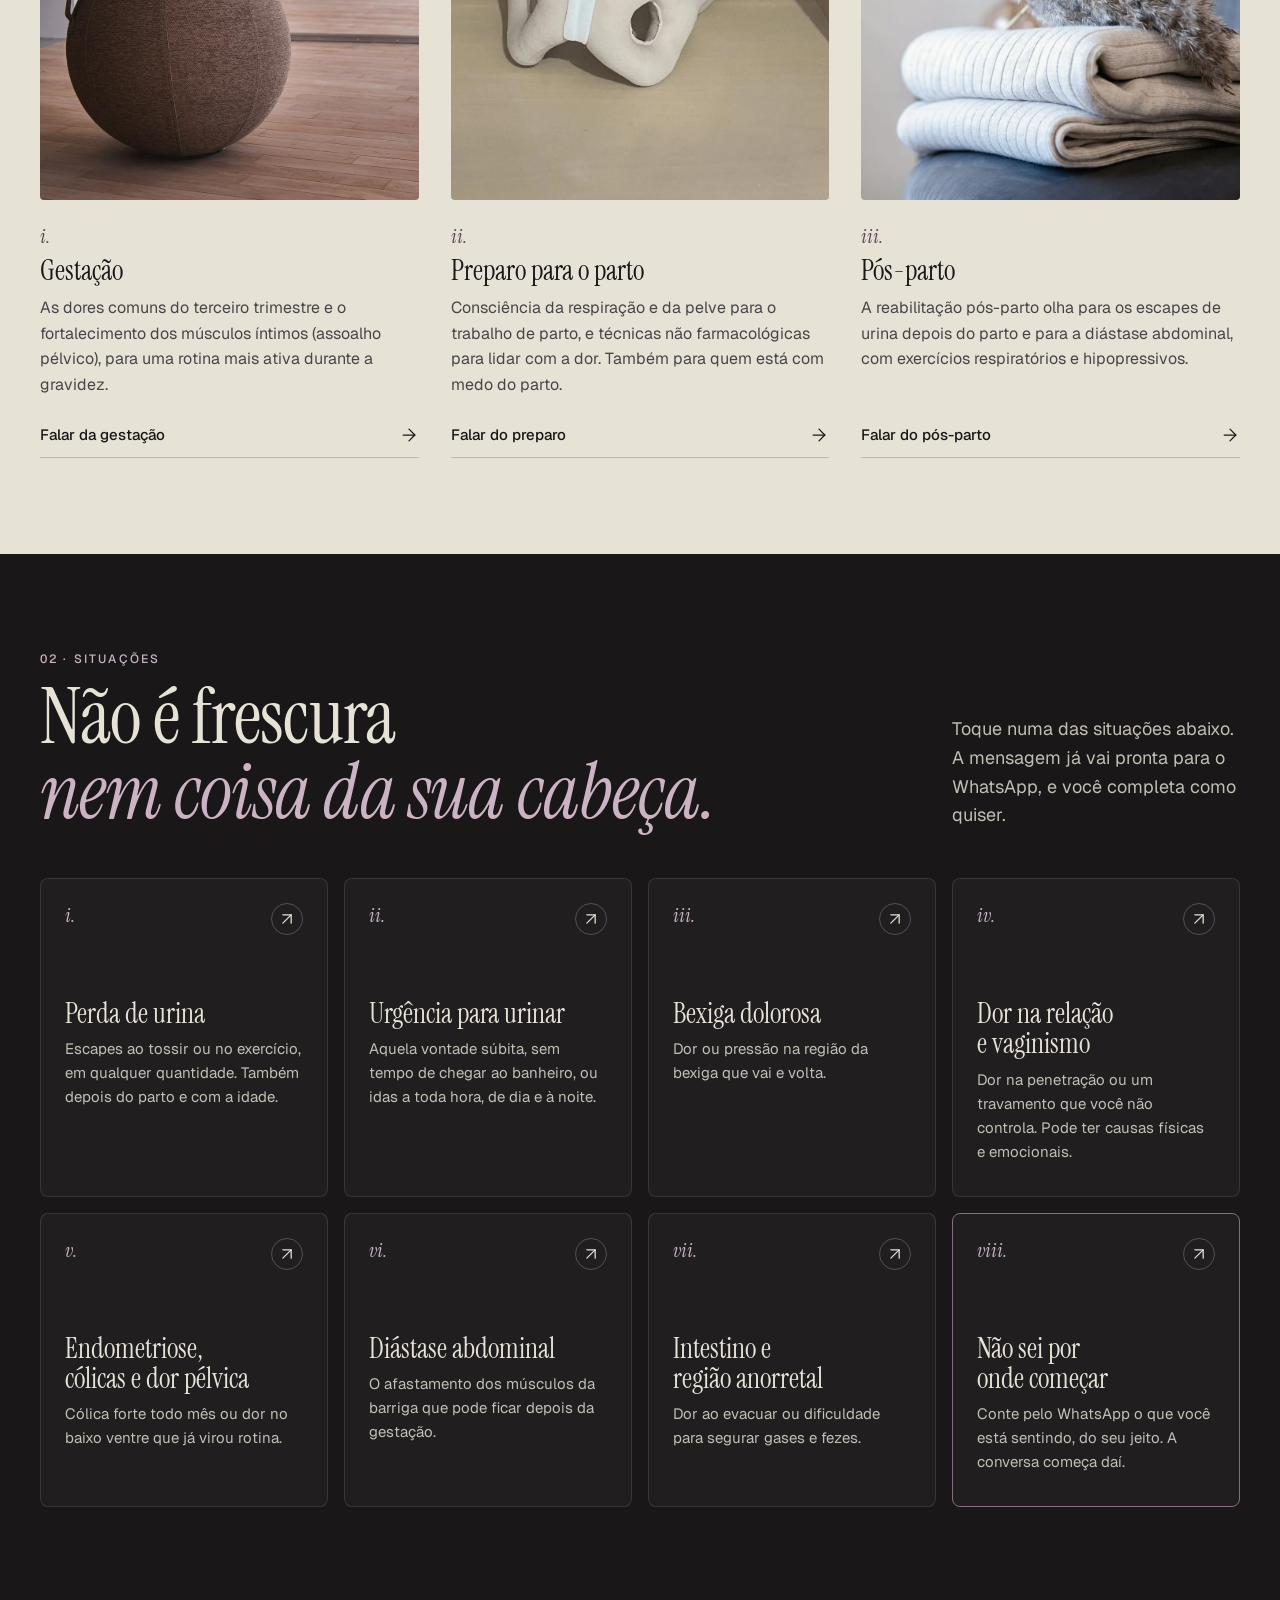
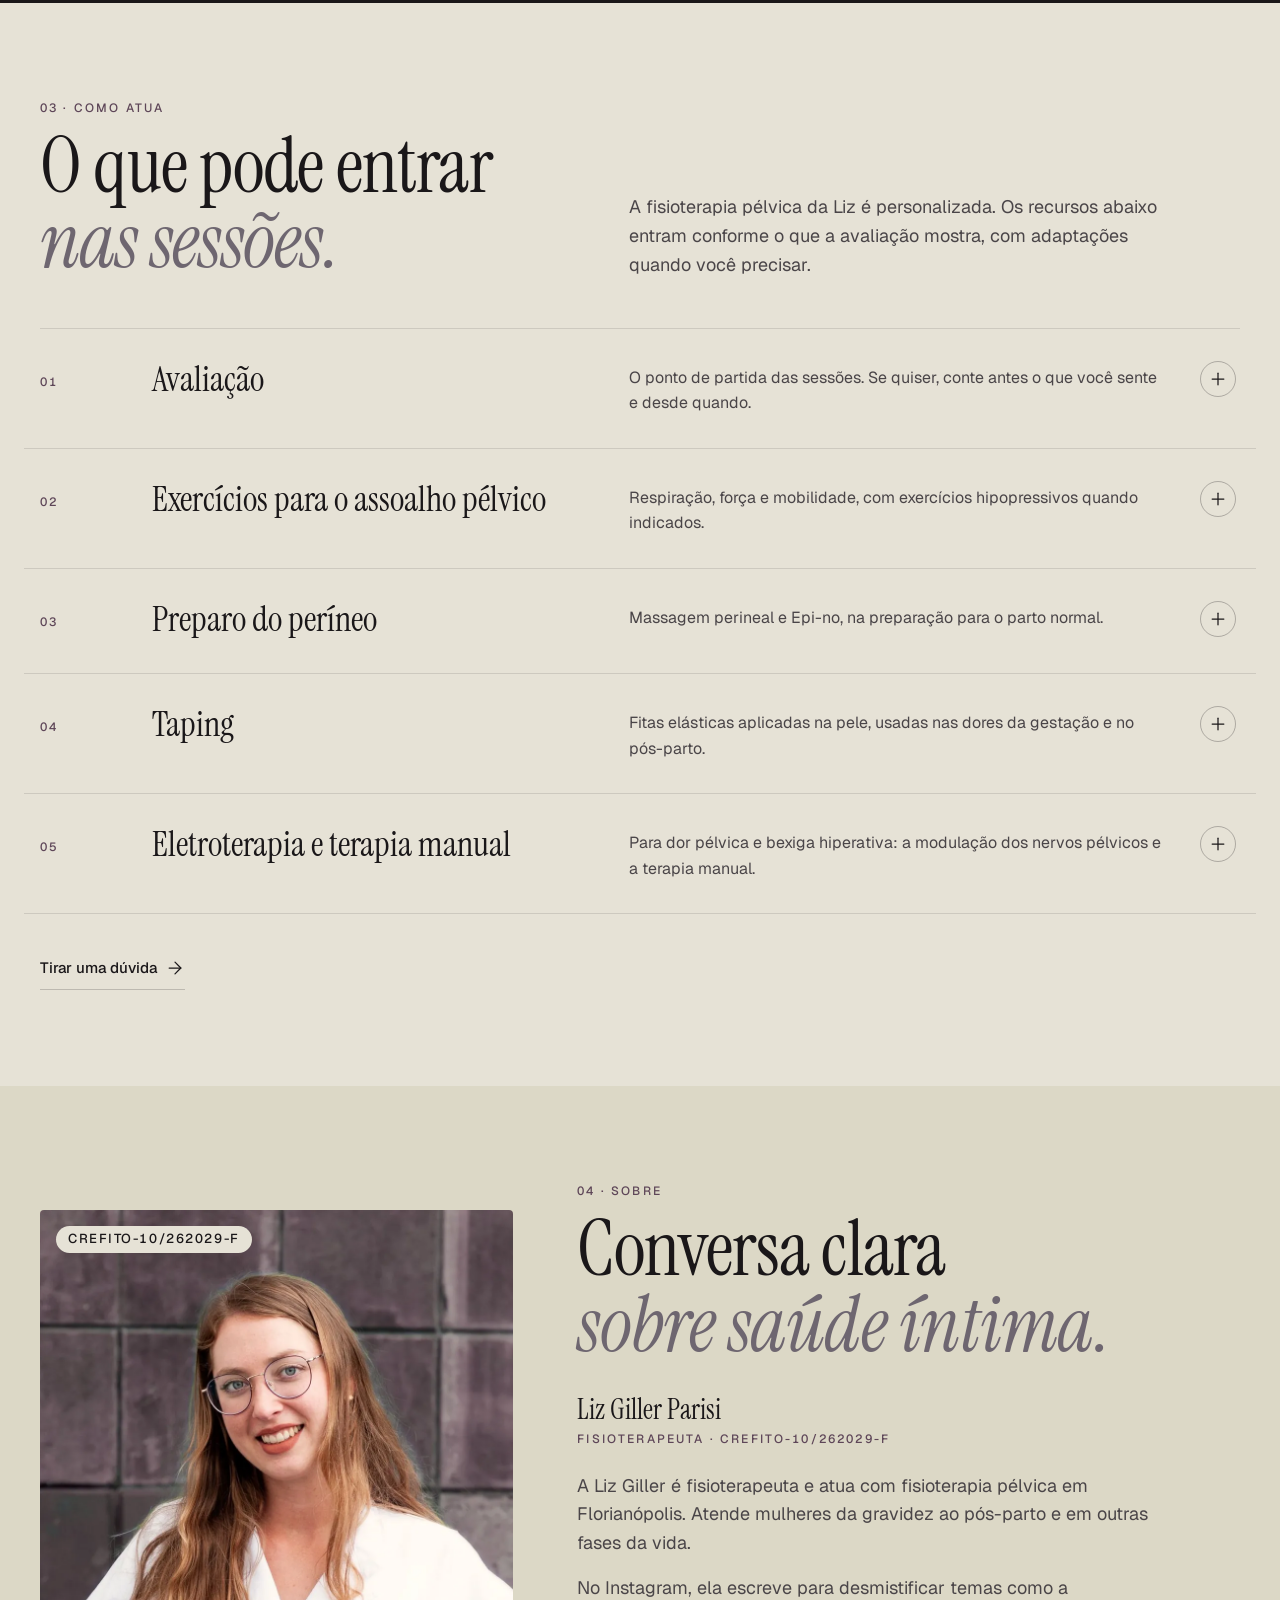
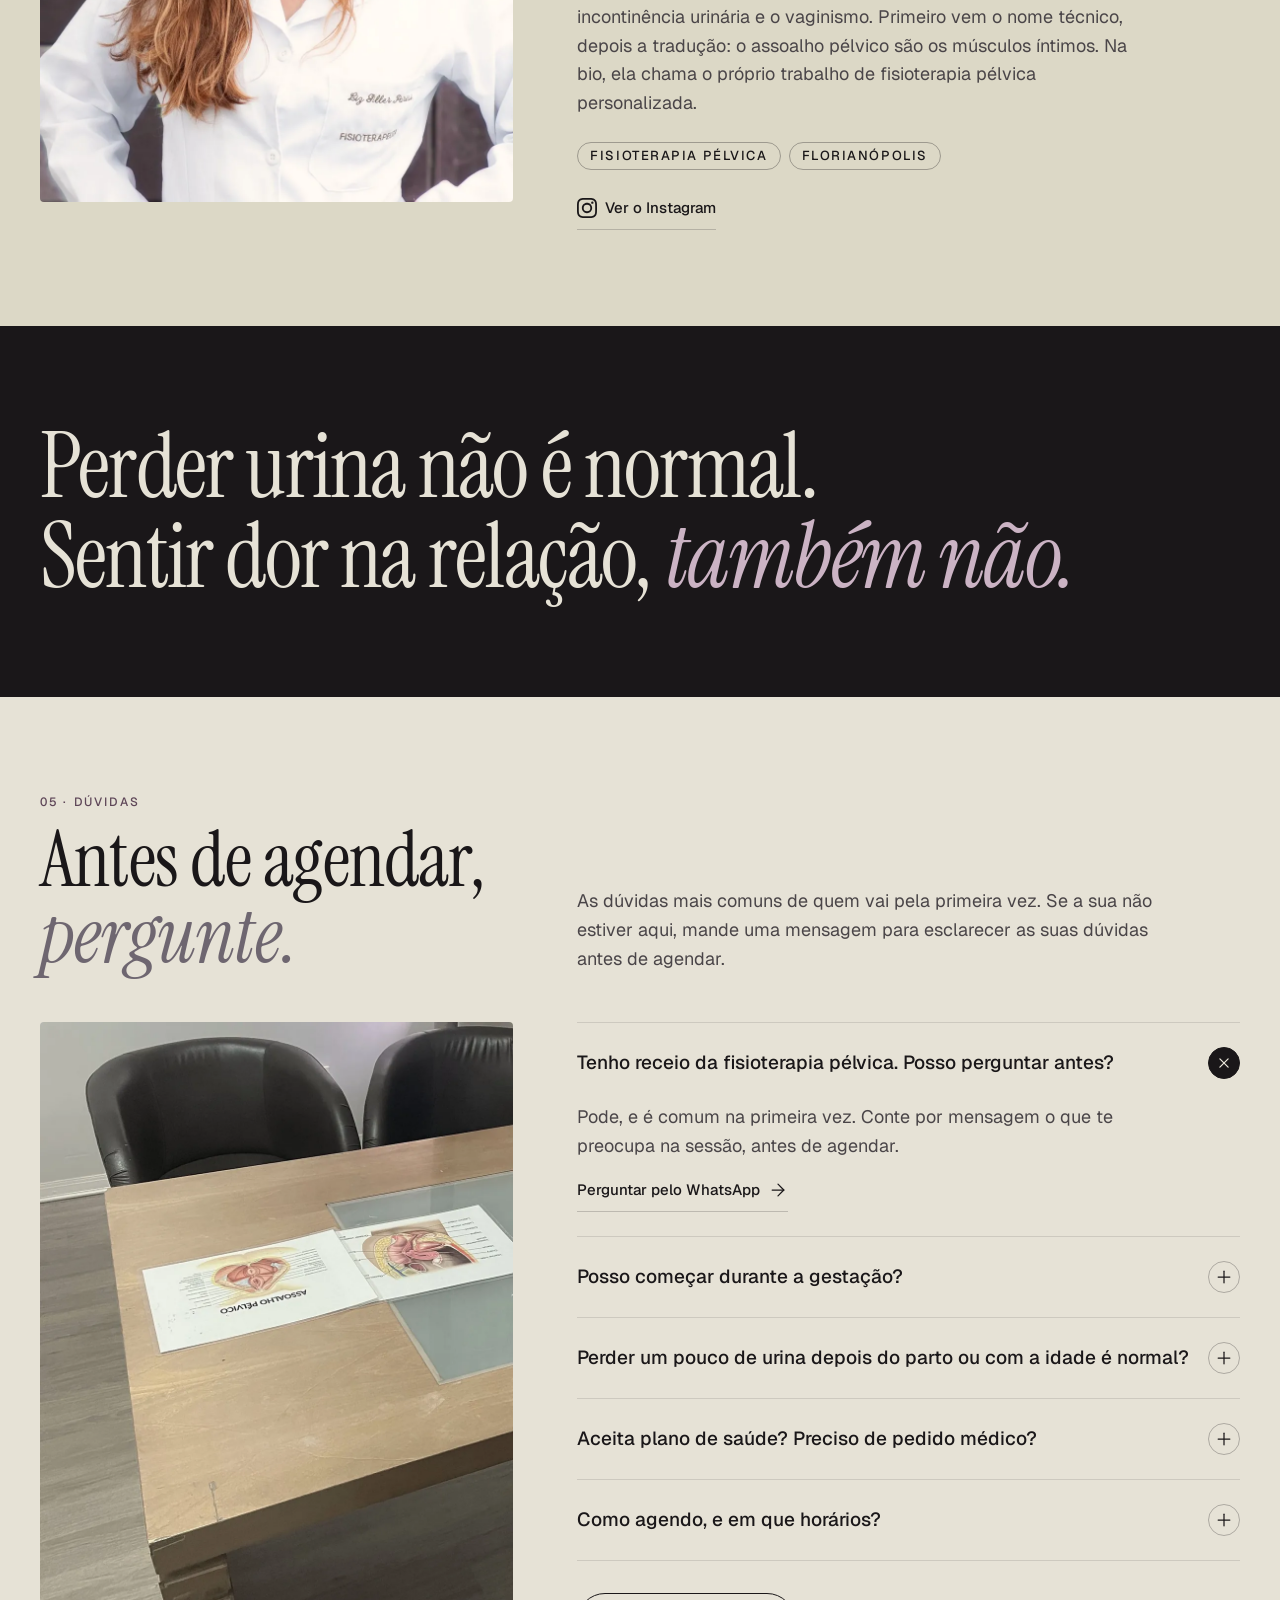
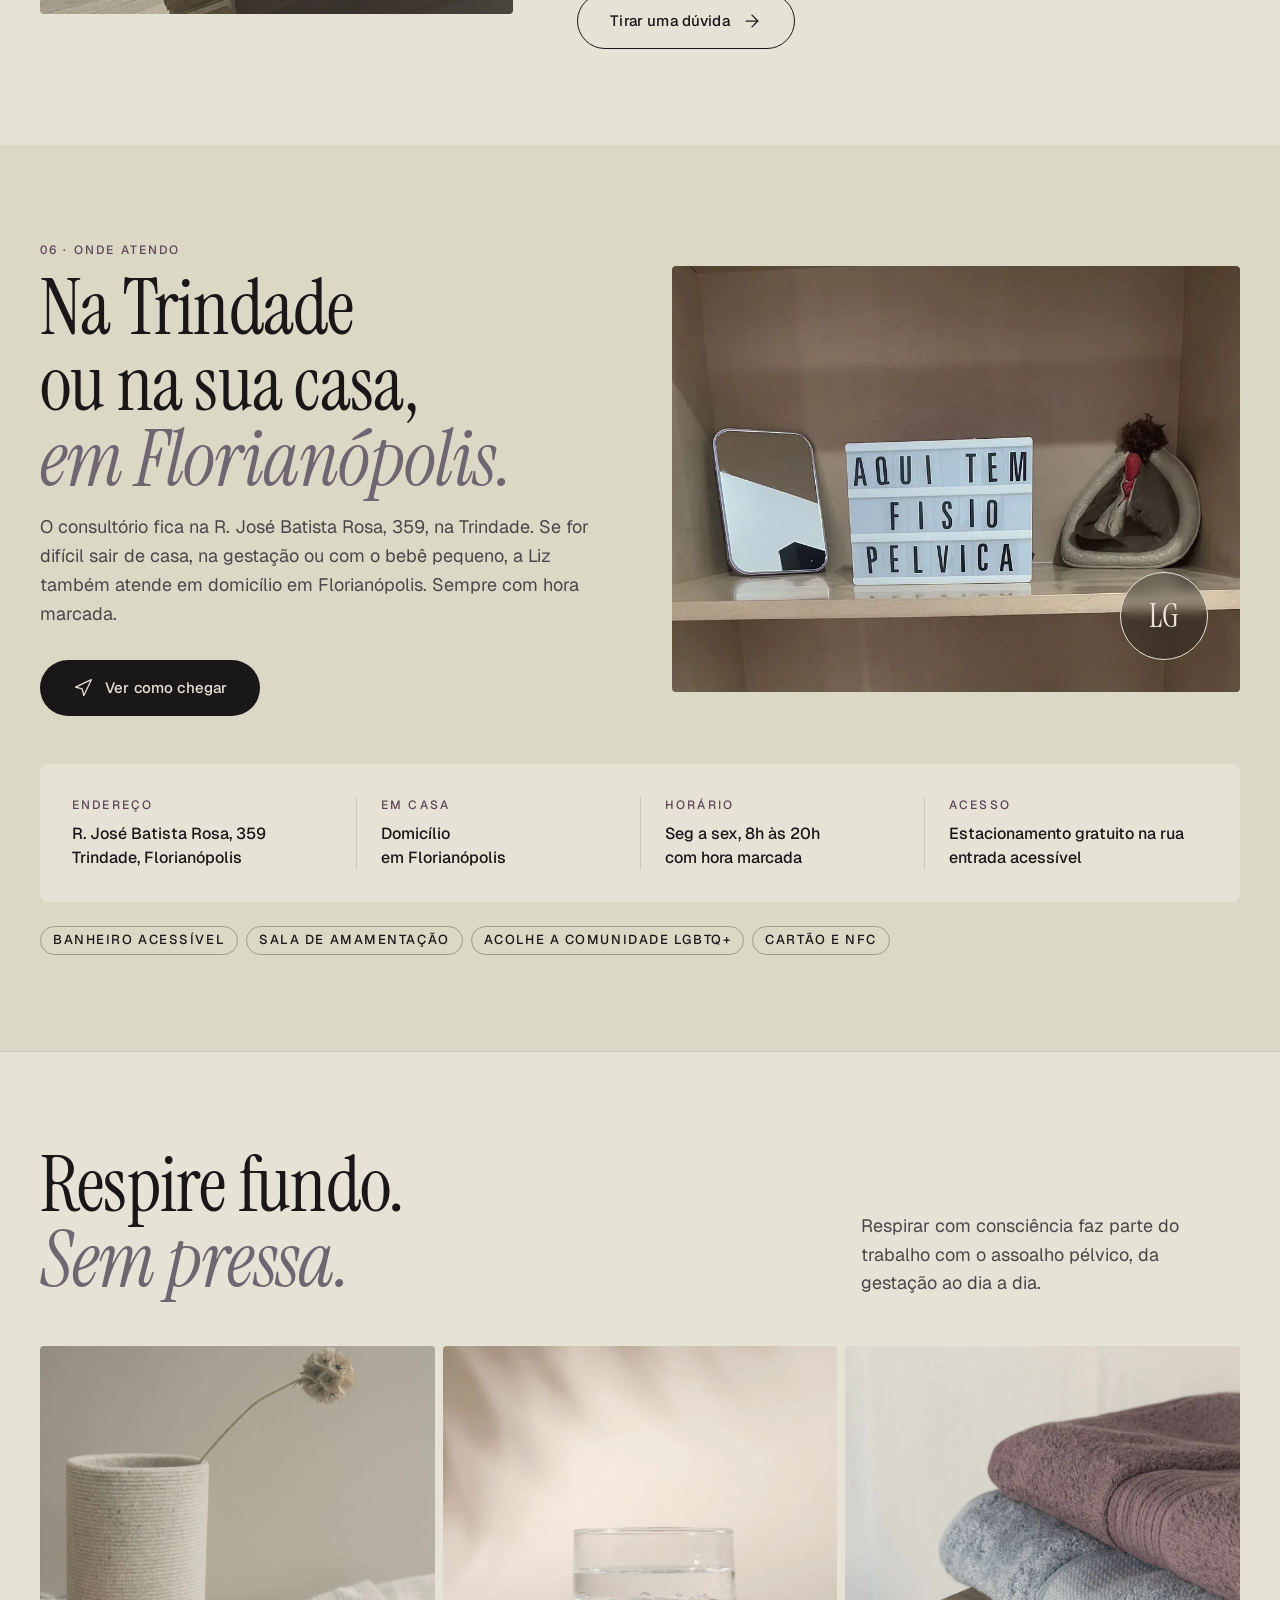
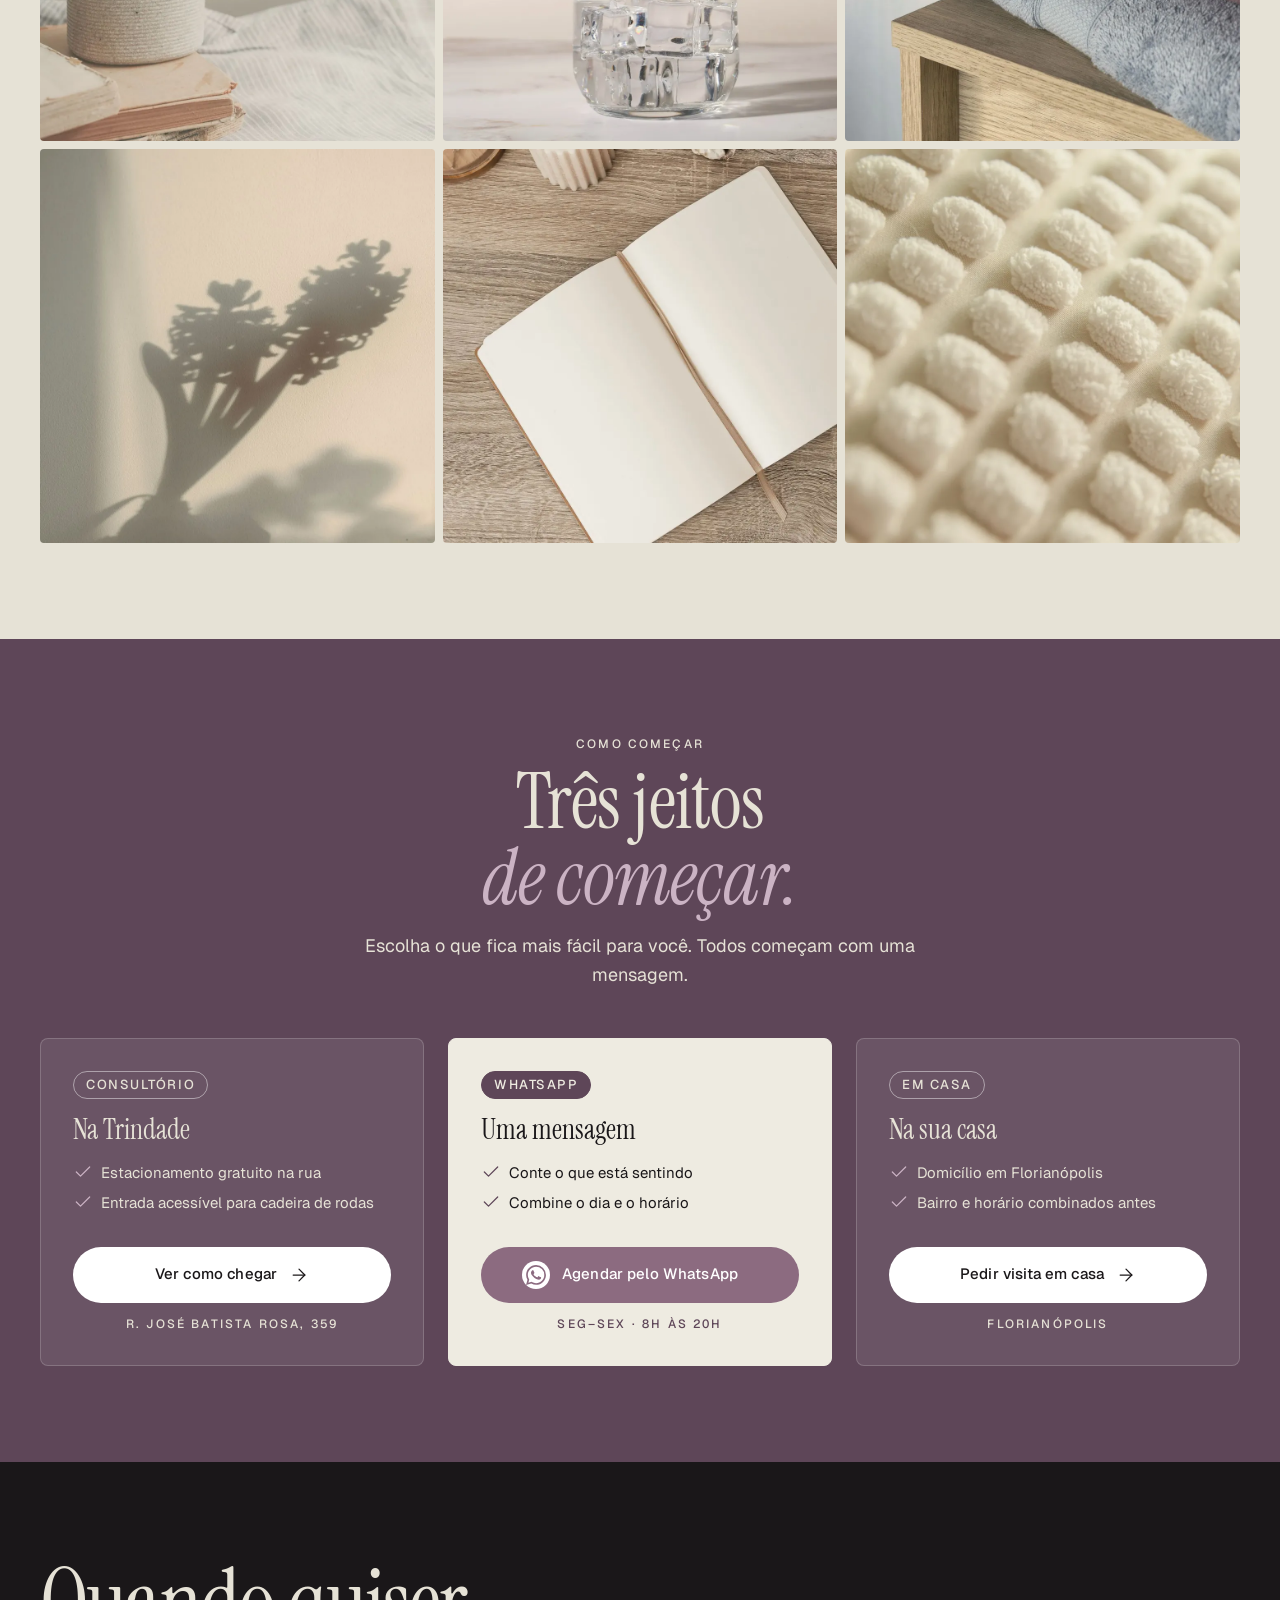
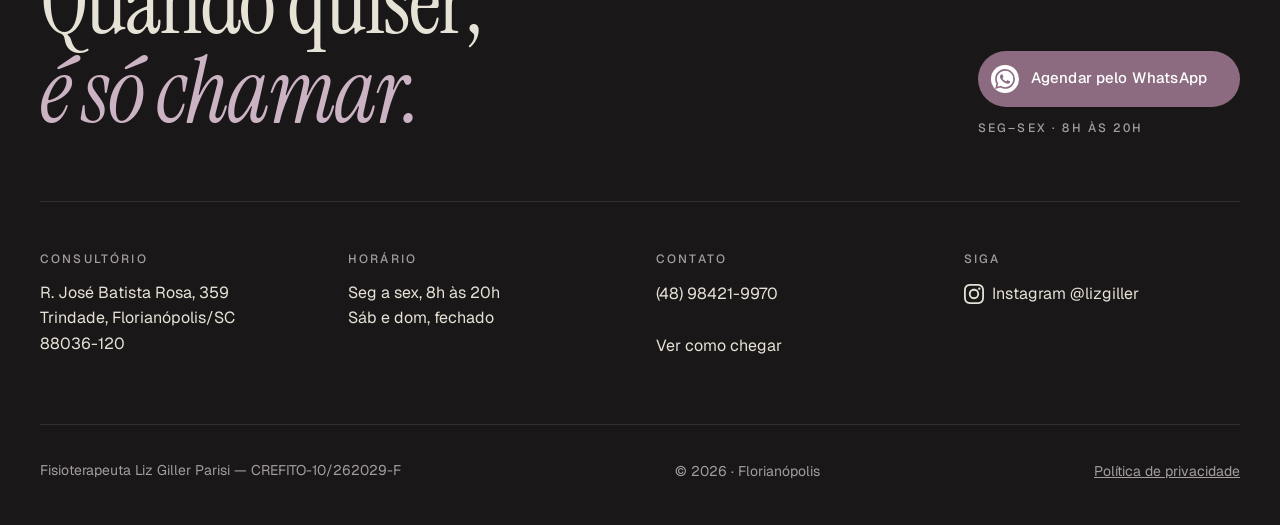
==== commit 6f207fb4: "Revisão via Claude Desktop 2026-10-27 19:57" ====
--- a/index.html
+++ b/index.html
@@ -57,7 +57,7 @@
 <main id="conteudo">
 
   <section class="heroi" id="inicio" data-heroi>
-    <picture>
+    <picture class="heroi__fundo">
   <source type="image/webp" media="(max-width: 899px)" srcset="assets/img/heroi-fundo-celular-480.webp 480w, assets/img/heroi-fundo-celular-960.webp 960w" sizes="100vw">
   <source type="image/webp" srcset="assets/img/heroi-fundo-960.webp 960w, assets/img/heroi-fundo-1600.webp 1600w, assets/img/heroi-fundo-2400.webp 2400w" sizes="100vw">
   <img src="assets/img/heroi-fundo-960.jpg" alt="" width="2400" height="1600" decoding="async" fetchpriority="high">
